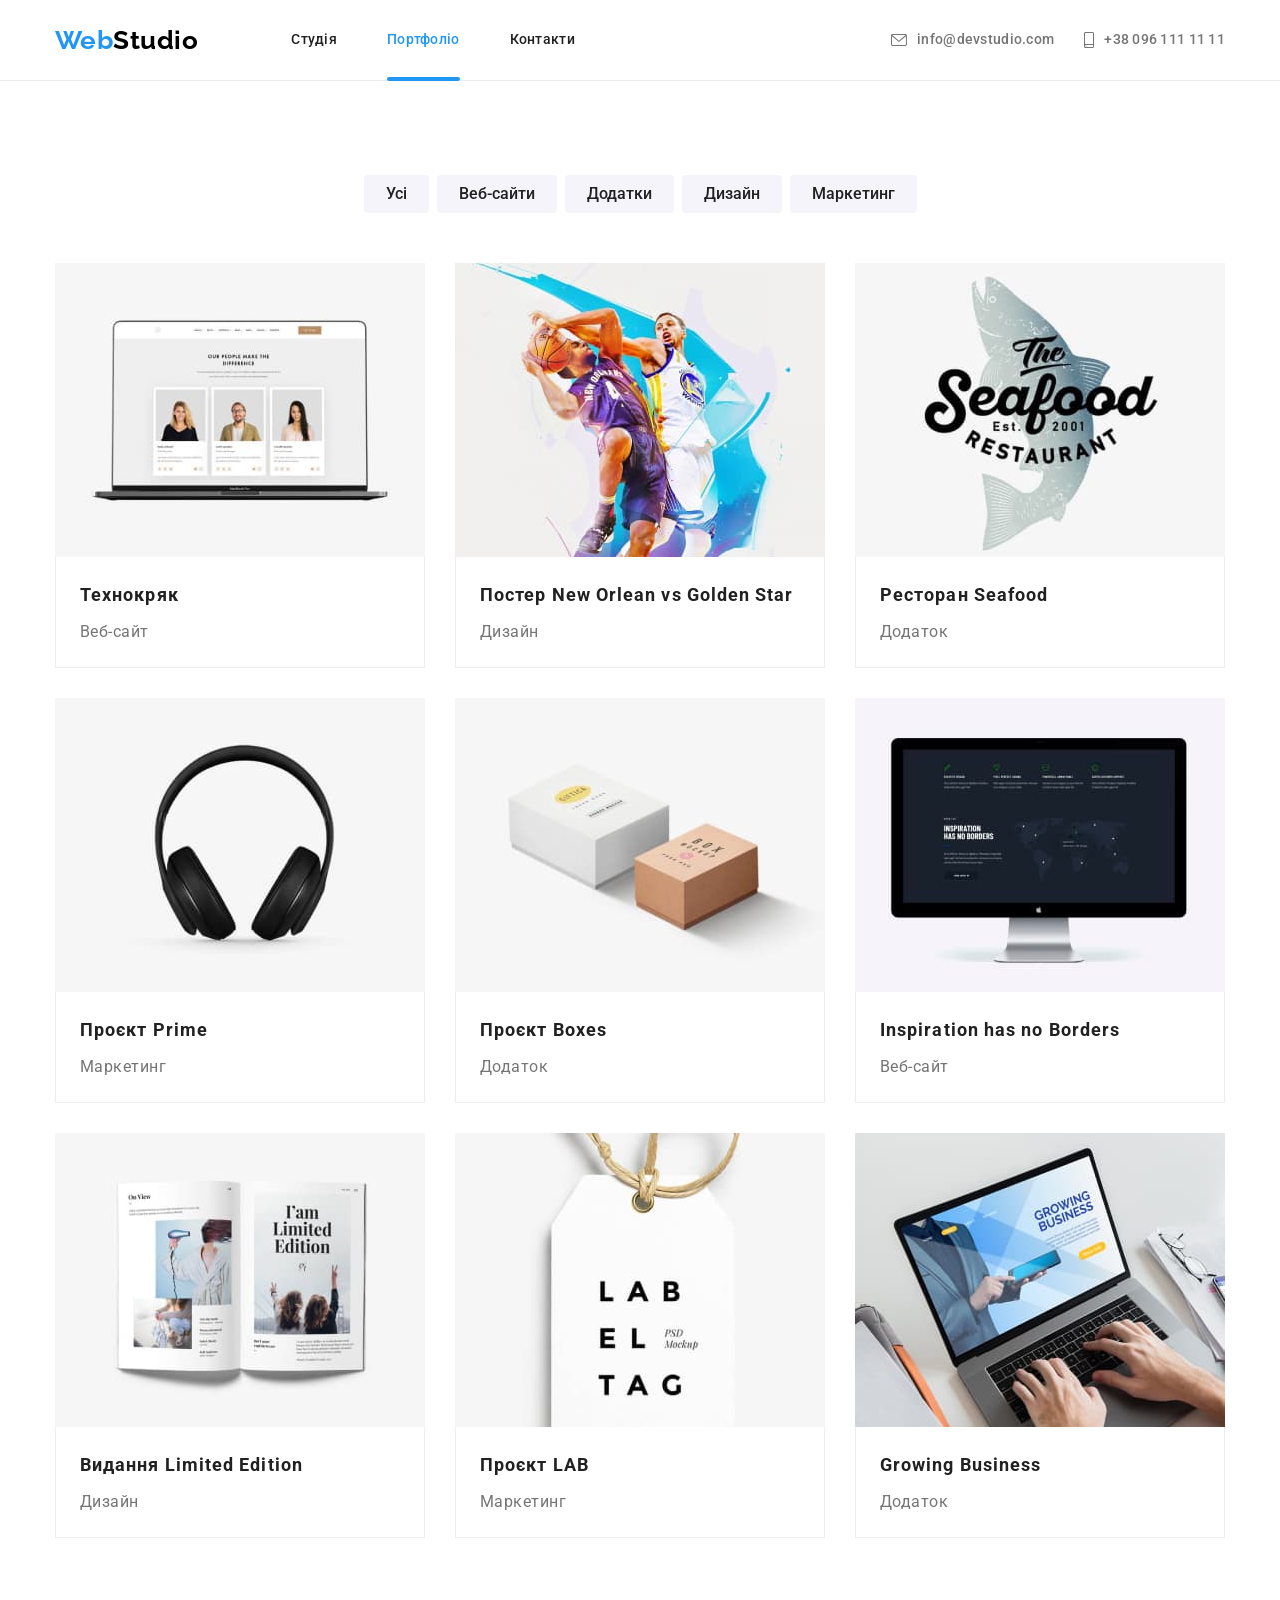
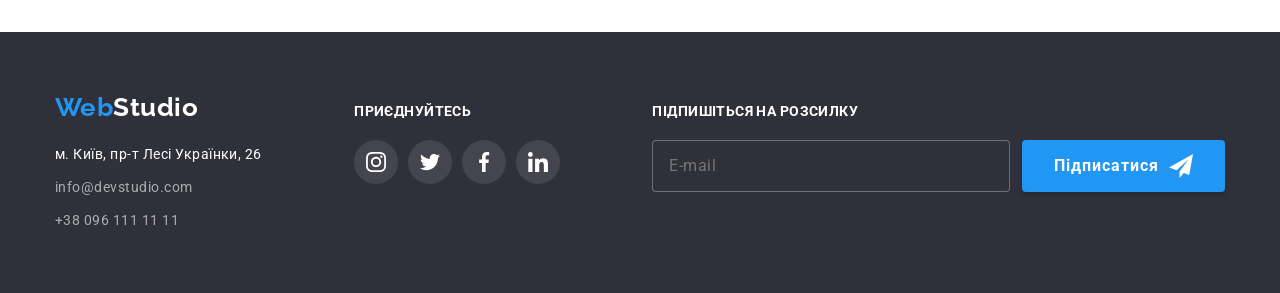
==== portfolio.html @ f2c70aa7 "created the project" ====
<!DOCTYPE html>
<html lang="uk">

<head>
    <meta charset="UTF-8">
    <meta http-equiv="X-UA-Compatible" content="IE=edge">
    <meta name="viewport" content="width=device-width, initial-scale=1.0">
    <link rel="preconnect" href="https://fonts.gstatic.com">
    <link href="https://fonts.googleapis.com/css2?family=Raleway:wght@700&family=Roboto:wght@400;500;700;900&display=swap" rel="stylesheet">

    <!-- <link rel="stylesheet" href="https://cdnjs.cloudflare.com/ajax/libs/modern-normalize/1.1.0/modern-normalize.min.css" integrity="sha512-wpPYUAdjBVSE4KJnH1VR1HeZfpl1ub8YT/NKx4PuQ5NmX2tKuGu6U/JRp5y+Y8XG2tV+wKQpNHVUX03MfMFn9Q==" crossorigin="anonymous" referrerpolicy="no-referrer"> -->

    <link rel="stylesheet" href="./css/main.min.css">
    <!-- <link rel="stylesheet" href="./css/style.css"> -->
    <title>Портфоліо</title>
</head>

<body>

    <!--header-->
    <header class="header">
        <div class="container">
            <div class="header__container">
                <nav class="header__main-nav">
                    <a class="logo logo__header link" href="./index.html" lang="en"><span class="logo-first">Web</span>Studio</a>
                    <ul class="header__menu">
                        <li class="header__item">
                            <a href=" ./index.html" class="link header__link">Студія</a>
                        </li>
                        <li class="header__item">
                            <a href="./portfolio.html" class="link header__link active">Портфоліо</a>
                        </li>
                        <li class="header__item">
                            <a href=" #" class="link header__link">Контакти</a>
                        </li>
                    </ul>
                </nav>
                <ul class="header__contacts">
                    <li class="header__item">
                        <a href="mailto:info@devstudio.com" class="header__contacts-link link ">
                            <svg class="envelope" width="16" height="12">
                                <use href="./images/icons.svg#envelope"></use>
                            </svg>info@devstudio.com
                        </a>
                    </li>
                    <li class="header__item">
                        <a href="tel:+380961111111" class="header__contacts-link link">
                            <svg class="smartphone" width="10" height="16">
                                <use href="./images/icons.svg#smartphone"></use>
                            </svg>+38 096 111 11 11
                        </a>
                    </li>
                </ul>
            </div>
        </div>
    </header>

    <!--Main content-->
    <main class="main">
        <section class="section">
            <div class="container">
                <!--This header must be hidden-->
                <h1 class="visually-hidden">Наші проекти</h1>
                <!--Filter-->
                <ul class="filter__list">
                    <li class="filter__item">
                        <button class="filter__button" type="button">Усі</button>
                    </li>
                    <li class="filter__item"><button class="filter__button" type="button">Веб-сайти</button></li>
                    <li class="filter__item"><button class="filter__button" type="button">Додатки</button></li>
                    <li class="filter__item"><button class="filter__button" type="button">Дизайн</button></li>
                    <li class="filter__item"><button class="filter__button" type="button">Маркетинг</button></li>
                </ul>
                <!--Galery projects-->
                <ul class="gallery">
                    <li class="project">
                        <a class="project__link link" href="#">
                            <div class="project__about">
                                <img src="./images/techcrack.jpg" alt="Технокряк" width="370">
                                <p class="project__about-text">Ресурс пропонує комплексні пропозиції з різним рівнем функціоналу та сервісів. Все це дозволить відвідувачу отримати вичерпні відомості про компанію чи приватну особу.</p>
                            </div>
                            <div class="project__description">
                                <h3 class="project__title">Технокряк</h3>
                                <p class="project__text">Веб-сайт</p>
                            </div>
                        </a>
                    </li>
                    <li class="project">
                        <a class="link project__link" href="#">
                            <div class="project__about">
                                <img src="./images/neworlean.jpg" alt="Постер New Orlean vs Golden Star" width="370">
                                <p class="project__about-text">Ресурс пропонує комплексні пропозиції з різним рівнем функціоналу та сервісів. Все це дозволить відвідувачу отримати вичерпні відомості про компанію чи приватну особу.</p>
                            </div>
                            <div class="project__description">
                                <h3 class="project__title"> Постер New Orlean vs Golden Star</h3>
                                <p class="project__text">Дизайн</p>
                            </div>
                        </a>
                    </li>
                    <li class="project">
                        <a class="link project__link" href="#">
                            <div class="project__about">
                                <img src="./images/seafood.jpg" alt="Ресторан Seafood" width="370">
                                <p class="project__about-text">Ресурс пропонує комплексні пропозиції з різним рівнем функціоналу та сервісів. Все це дозволить відвідувачу отримати вичерпні відомості про компанію чи приватну особу.</p>
                            </div>
                            <div class="project__description">
                                <h3 class="project__title"> Ресторан Seafood</h3>
                                <p class="project__text">Додаток</p>
                            </div>
                        </a>
                    </li>
                    <li class="project">
                        <a class="link project__link" href="#">
                            <div class="project__about">
                                <img src="./images/prime.jpg" alt="Проєкт Prime" width="370">
                                <p class="project__about-text">Ресурс пропонує комплексні пропозиції з різним рівнем функціоналу та сервісів. Все це дозволить відвідувачу отримати вичерпні відомості про компанію чи приватну особу.</p>
                            </div>
                            <div class="project__description">
                                <h3 class="project__title"> Проєкт Prime</h3>
                                <p class="project__text">Маркетинг</p>
                            </div>
                        </a>
                    </li>
                    <li class="project">
                        <a class="link project__link" href="#">
                            <div class="project__about">
                                <img src="./images/boxes.jpg" alt="Проєкт Boxes" width="370">
                                <p class="project__about-text">Ресурс пропонує комплексні пропозиції з різним рівнем функціоналу та сервісів. Все це дозволить відвідувачу отримати вичерпні відомості про компанію чи приватну особу.</p>
                            </div>
                            <div class="project__description">
                                <h3 class="project__title"> Проєкт Boxes</h3>
                                <p class="project__text">Додаток</p>
                            </div>
                        </a>
                    </li>
                    <li class="project">
                        <a class="link project__link" href="#">
                            <div class="project__about">
                                <img src="./images/inspiration.jpg" alt="Inspiration has no Borders" width="370">
                                <p class="project__about-text">Ресурс пропонує комплексні пропозиції з різним рівнем функціоналу та сервісів. Все це дозволить відвідувачу отримати вичерпні відомості про компанію чи приватну особу.</p>
                            </div>
                            <div class="project__description">
                                <h3 class="project__title"> Inspiration has no Borders</h3>
                                <p class="project__text">Веб-сайт</p>
                            </div>
                        </a>
                    </li>
                    <li class="project">
                        <a class="link project__link" href="#">
                            <div class="project__about">
                                <img src="./images/limitededition.jpg" alt="Видання Limited Edition" width="370">
                                <p class="project__about-text">Ресурс пропонує комплексні пропозиції з різним рівнем функціоналу та сервісів. Все це дозволить відвідувачу отримати вичерпні відомості про компанію чи приватну особу.</p>
                            </div>
                            <div class="project__description">
                                <h3 class="project__title"> Видання Limited Edition</h3>
                                <p class="project__text">Дизайн</p>
                            </div>
                        </a>
                    </li>
                    <li class="project">
                        <a class="link project__link" href="#">
                            <div class="project__about">
                                <img src="./images/lab.jpg" alt="Проєкт LAB" width="370">
                                <p class="project__about-text">Ресурс пропонує комплексні пропозиції з різним рівнем функціоналу та сервісів. Все це дозволить відвідувачу отримати вичерпні відомості про компанію чи приватну особу.</p>
                            </div>
                            <div class="project__description">
                                <h3 class="project__title"> Проєкт LAB</h3>
                                <p class="project__text">Маркетинг</p>
                            </div>
                        </a>
                    </li>
                    <li class="project">
                        <a class="link project__link" href="#">
                            <div class="project__about">
                                <img src="./images/growingbusiness.jpg" alt="Growing Business" width="370">
                                <p class="project__about-text">Ресурс пропонує комплексні пропозиції з різним рівнем функціоналу та сервісів. Все це дозволить відвідувачу отримати вичерпні відомості про компанію чи приватну особу.</p>
                            </div>
                            <div class="project__description">
                                <h3 class="project__title"> Growing Business</h3>
                                <p class="project__text">Додаток</p>
                            </div>
                        </a>
                    </li>
                </ul>
            </div>
        </section>
    </main>

    <!-- Footer -->
    <footer class="footer">
        <div class="container">
            <div class="footer__container">
                <div class="footer__post">
                    <a class="logo logo__footer link" href="./index.html" lang="en"><span class="logo-first">Web</span>Studio</a>
                    <address class="footer__address">
                        <ul class="footer__contacts">
                            <li class="footer__item"><a href="https://goo.gl/maps/LnJfRQLmFY5JwcpX6" class="link footer__postal-address" target="_blank" rel="nofollow noopener noreferrer">м. Київ, пр-т Лесі Українки, 26</a></li>
                            <li class="footer__item"><a href="mailto:info@devstudio.com" class="link footer__link">info@devstudio.com</a></li>
                            <li class="footer__item"><a href="tel:+380961111111" class="link footer__link">+38 096 111 11 11</a></li>
                        </ul>
                    </address>
                </div>
                <div class="footer__join">
                    <h3 class="footer__title">Приєднуйтесь</h3>
                    <ul class="social-list">
                        <li class="social-list__item">
                            <a class="social-list__link" href="#">
                                <svg class="social-list__icon">
                                    <use href="./images/icons.svg#instagram"></use>
                                </svg>
                            </a>
                        </li>
                        <li class="social-list__item">
                            <a class="social-list__link" href="#">
                                <svg class="social-list__icon">
                                    <use href="./images/icons.svg#twitter"></use>
                                </svg>
                            </a>
                        </li>
                        <li class="social-list__item">
                            <a class="social-list__link" href="#">
                                <svg class="social-list__icon">
                                    <use href="./images/icons.svg#facebook"></use>
                                </svg>
                            </a>
                        </li>
                        <li class="social-list__item">
                            <a class="social-list__link" href="#">
                                <svg class="social-list__icon">
                                    <use href="./images/icons.svg#linkedin"></use>
                                </svg>
                            </a>
                        </li>
                    </ul>
                </div>
                <div class="footer__subscribe">
                    <form class="footer__form-subscribe">
                        <p class="footer__title">Підпишіться на розсилку</p>
                        <div class="footer__form-wrop">
                            <input class="footer__form-input" type="text" id="user-email-subscribe" placeholder="E-mail">
                            <button class="button footer__button" type="submit">Підписатися
                                <svg class="icon-subscribe" width="24" height="24">
                                    <use href="./images/icons.svg#send"></use>
                                </svg>
                            </button>
                        </div>
                    </form>
                </div>
            </div>
        </div>
    </footer>

</body>

</html>
---- css/main.min.css ----
.visually-hidden{position:absolute;white-space:nowrap;width:1px;height:1px;overflow:hidden;border:0;padding:0;clip:rect(0 0 0 0);-webkit-clip-path:inset(50%);clip-path:inset(50%);margin:-1px}/*! modern-normalize v1.1.0 | MIT License | https://github.com/sindresorhus/modern-normalize */*,::before,::after{box-sizing:border-box}html{-moz-tab-size:4;-o-tab-size:4;tab-size:4}html{line-height:1.15;-webkit-text-size-adjust:100%}body{margin:0}body{font-family:system-ui,-apple-system,"Segoe UI",Roboto,Helvetica,Arial,sans-serif,"Apple Color Emoji","Segoe UI Emoji"}hr{height:0;color:inherit}abbr[title]{-webkit-text-decoration:underline dotted;text-decoration:underline dotted}b,strong{font-weight:bolder}code,kbd,samp,pre{font-family:ui-monospace,SFMono-Regular,Consolas,"Liberation Mono",Menlo,monospace;font-size:1em}small{font-size:80%}sub,sup{font-size:75%;line-height:0;position:relative;vertical-align:baseline}sub{bottom:-0.25em}sup{top:-0.5em}table{text-indent:0;border-color:inherit}button,input,optgroup,select,textarea{font-family:inherit;font-size:100%;line-height:1.15;margin:0}button,select{text-transform:none}button,[type=button],[type=reset],[type=submit]{-webkit-appearance:button}::-moz-focus-inner{border-style:none;padding:0}:-moz-focusring{outline:1px dotted ButtonText}:-moz-ui-invalid{box-shadow:none}legend{padding:0}progress{vertical-align:baseline}::-webkit-inner-spin-button,::-webkit-outer-spin-button{height:auto}[type=search]{-webkit-appearance:textfield;outline-offset:-2px}::-webkit-search-decoration{-webkit-appearance:none}::-webkit-file-upload-button{-webkit-appearance:button;font:inherit}summary{display:list-item}ul,p{list-style:none;margin:0;padding:0}h1,h2,h3{margin:0}.link{text-decoration:none}.section{padding-top:94px;padding-bottom:94px}body{background-color:#fff;color:#757575;font-family:roboto,sans-serif;letter-spacing:.03em}img{display:block}.logo{display:block;font-family:"Raleway";font-weight:700;font-size:26px;line-height:1.19}.logo-first{color:#2196f3}.logo__header{margin-right:93px;color:#000}.logo__footer{margin:0 0 20px 0;color:#fff}.button{padding:10px 32px;color:#fff;font-family:inherit;font-weight:700;font-size:16px;line-height:1.88;letter-spacing:.06em;cursor:pointer;border-radius:4px;border:none;background-color:#2196f3;box-shadow:0px 4px 4px rgba(0,0,0,.15);transition:background-color 250ms cubic-bezier(0.4, 0, 0.2, 1)}.button:hover,.button:focus{background-color:#188ce8}.order__button{display:block;margin-left:auto;margin-right:auto}.footer__button{display:flex;align-items:center}.modal__button{display:block;margin-left:auto;margin-right:auto}.modal__button-close{position:absolute;display:flex;width:30px;height:30px;padding:0;top:8px;right:8px;justify-content:center;align-items:center;cursor:pointer;border-radius:50%;background-color:#fff;border:1px solid rgba(0,0,0,.1)}.modal__icon-close{width:18px;height:18px;transition:fill 250ms cubic-bezier(0.4, 0, 0.2, 1)}.filter__button{padding:6px 22px;color:#212121;background-color:#f5f4fa;font-family:inherit;font-weight:500;font-size:16px;line-height:1.63;cursor:pointer;border:none;border-radius:4px;transition:color 250ms cubic-bezier(0.4, 0, 0.2, 1),background-color 250ms cubic-bezier(0.4, 0, 0.2, 1),box-shadow 250ms cubic-bezier(0.4, 0, 0.2, 1)}.filter__button:hover,.filter__button:focus{color:#fff;background-color:#2196f3;box-shadow:0px 3px 1px rgba(0,0,0,.1),0px 1px 2px rgba(0,0,0,.08),0px 2px 2px rgba(0,0,0,.12)}.social-list{display:flex;justify-content:center;-moz-column-gap:10px;column-gap:10px}.social-list__item{width:44px;height:44px}.social-list__link{display:flex;width:100%;height:100%;justify-content:center;align-items:center;border-radius:50%;fill:#afb1b8;background-color:rgba(255,255,255,.1);transition:background-color 250ms cubic-bezier(0.4, 0, 0.2, 1),fill 250ms cubic-bezier(0.4, 0, 0.2, 1)}.social-list__link:hover,.social-list__link:focus{background-color:#2196f3;fill:#fff}.social-list__icon{width:20px;height:20px}.overlay{max-width:1600px;margin-left:auto;margin-right:auto;padding:200px 0;background-color:#c4c4c4;background-image:linear-gradient(to right, rgba(47, 48, 58, 0.4), rgba(47, 48, 58, 0.4)),url(../images/overlay.jpg);background-position:center center;background-size:cover;background-repeat:no-repeat}.employee-cards{display:flex;align-items:center;-moz-column-gap:30px;column-gap:30px}.employee-cards__item{background-color:#fff;box-shadow:0px 1px 3px rgba(0,0,0,.12),0px 1px 1px rgba(0,0,0,.14),0px 2px 1px rgba(0,0,0,.2);border-radius:0px 0px 4px 4px}.employee-cards-text{padding:30px 0;text-align:center}.employee-title{margin-bottom:10px;color:#212121;font-weight:500;font-size:16px;line-height:1.19}.employee-description{margin-bottom:16px;color:#757575;font-size:16px;line-height:1.19}.clients__list{display:flex;align-items:center;-moz-column-gap:30px;column-gap:30px}.clients__link{display:flex;justify-content:center;width:170px;height:92px;fill:#afb1b8;border:1px solid #afb1b8;border-radius:4px;transition:color 250ms cubic-bezier(0.4, 0, 0.2, 1),fill 250ms cubic-bezier(0.4, 0, 0.2, 1),border 250ms cubic-bezier(0.4, 0, 0.2, 1)}.clients__link:hover,.clients__link:focus{color:#2196f3;fill:#2196f3;border:1px solid #2196f3}.footer__postal-address{color:#fff;font-style:normal;font-size:14px;line-height:1.71;transition:color 250ms cubic-bezier(0.4, 0, 0.2, 1)}.footer__postal-address:hover,.footer__postal-address:focus{color:#2196f3}.footer__link{color:rgba(255,255,255,.6);font-style:normal;font-size:14px;line-height:1.71;transition:color 250ms cubic-bezier(0.4, 0, 0.2, 1)}.footer__link:hover,.footer__link:focus{color:#2196f3}.footer__item:not(:last-child){margin-bottom:9px}.footer__title{margin-bottom:20px;font-size:14px;font-weight:700;line-height:1.14;letter-spacing:.03em;text-transform:uppercase;color:#fff}.project{flex-basis:calc(33.3333333333% - 30px)}.project__link{display:block;transition:box-shadow 250ms cubic-bezier(0.4, 0, 0.2, 1)}.project__link:hover,.project__link:focus{box-shadow:0px 1px 1px rgba(0,0,0,.12),0px 4px 4px rgba(0,0,0,.06),1px 4px 6px rgba(0,0,0,.16)}.project__link:hover .project__about-text,.project__link:focus .project__about-text{transform:translateY(-100%)}.project__description{padding:20px 24px;border-left:1px solid #eee;border-right:1px solid #eee;border-bottom:1px solid #eee}.project__title{margin-bottom:4px;color:#212121;font-weight:700;font-size:18px;line-height:2;letter-spacing:.06em}.project__text{color:#757575;font-size:16px;line-height:1.88}.project__about{position:relative;width:370px;height:294px;overflow:hidden}.project__about-text{position:absolute;width:100%;height:100%;padding:63px 24px;color:#fff;font-size:18px;line-height:1.56;letter-spacing:.03em;background-color:rgba(33,150,243,.9);transition:transform 250ms cubic-bezier(0.4, 0, 0.2, 1)}.container{max-width:1200px;margin:0 auto;padding:0 15px}.header{border-bottom:1px solid #ececec}.header__container,.header__main-nav{display:flex;align-items:center;justify-content:space-between}.header__contacts{display:flex;align-items:center;-moz-column-gap:30px;column-gap:30px}.header__contacts-link{display:flex;align-items:center;padding-top:32px;padding-bottom:32px;color:#757575;fill:#757575;font-weight:500;font-size:14px;line-height:1.14;letter-spacing:.02em;transition:color 250ms cubic-bezier(0.4, 0, 0.2, 1),fill 250ms cubic-bezier(0.4, 0, 0.2, 1)}.header__contacts-link:hover,.header__contacts-link:focus{color:#2196f3;fill:#2196f3}.header__link{display:block;padding-top:32px;padding-bottom:32px;color:#212121;font-weight:500;font-size:14px;line-height:1.14;letter-spacing:.02em;transition:color 250ms cubic-bezier(0.4, 0, 0.2, 1)}.header__item{position:relative}.header__menu{display:flex;align-items:center;-moz-column-gap:50px;column-gap:50px}.header__menu .active,.header__menu a:hover,.header__menu a:focus{color:#2196f3}.header .active::after{content:"";position:absolute;width:100%;height:4px;left:0;bottom:-1px;background-color:#2196f3;border-radius:2px}.envelope,.smartphone{margin-right:10px}.order-service{text-align:center}.main__title{max-width:696px;margin:0 auto 30px;color:#fff;font-weight:900;font-size:44px;line-height:1.36;letter-spacing:.06em;text-transform:uppercase}.features__list{display:flex;align-items:center;-moz-column-gap:30px;column-gap:30px}.feauteres__icons{width:70px;height:70px}.features__background{display:flex;justify-content:center;align-items:center;height:120px;margin-bottom:30px;background-color:#f5f4fa;border-radius:4px}.feature-title{margin-bottom:10px;color:#212121;font-weight:700;font-size:14px;line-height:1.14;text-transform:uppercase}.features__list{align-items:start}.features__item{width:270px}.feature-description{font-size:14px;line-height:1.7}.services{padding-top:0}.services__title{margin-bottom:50px;color:#212121;font-weight:700;font-size:36px;line-height:1.14;text-align:center}.services__subtitle{position:absolute;bottom:0;width:370px;padding:27px 0;font-size:14px;line-height:1.14;text-align:center;letter-spacing:.03em;text-transform:uppercase;color:#fff;background:rgba(47,48,58,.8)}.services__list{display:flex;align-items:center;-moz-column-gap:30px;column-gap:30px}.services__item{position:relative}.team{background-color:#f5f4fa}.team__title{margin-bottom:50px;color:#212121;font-weight:700;font-size:36px;line-height:1.14;text-align:center}.clients__title{margin-bottom:50px;color:#212121;font-weight:700;font-size:36px;line-height:1.14;text-align:center}.filter__list{display:flex;margin-bottom:50px;-moz-column-gap:8px;column-gap:8px;align-items:center;justify-content:center}.gallery{display:flex;align-items:center;flex-wrap:wrap;gap:30px}.footer{padding-top:60px;padding-bottom:60px;background-color:#2f303a}.footer__container{display:flex;-moz-column-gap:70px;column-gap:70px;justify-content:space-between;align-items:baseline}.footer .social-list__link{fill:#fff}.modal__form-field{display:flex;flex-direction:column;height:58px;margin-bottom:10px}.modal__form-label{margin-bottom:4px;font-size:12px;line-height:.86;letter-spacing:.01em;color:#757575}.modal__wrop{position:relative}.modal__form-input{width:100%;height:40px;padding-left:42px}.modal__form-icon{position:absolute;width:18px;height:18px;top:50%;left:12px;transform:translateY(-50%);transition:color 250ms cubic-bezier(0.4, 0, 0.2, 1),fill 250ms cubic-bezier(0.4, 0, 0.2, 1),border 250ms cubic-bezier(0.4, 0, 0.2, 1)}.modal__form-input,.modal__form-textarea{border:1px solid rgba(33,33,33,.2);border-radius:4px;transition:border 250ms cubic-bezier(0.4, 0, 0.2, 1)}.modal__form-comment{display:flex;flex-direction:column;margin-bottom:20px}.modal__form-textarea{height:120px;padding:12px 16px;resize:none}.modal__form-textarea::-moz-placeholder{font-family:inherit;font-size:12px;line-height:1.17;letter-spacing:.01em;color:rgba(117,117,117,.5)}.modal__form-textarea:-ms-input-placeholder{font-family:inherit;font-size:12px;line-height:1.17;letter-spacing:.01em;color:rgba(117,117,117,.5)}.modal__form-textarea::placeholder{font-family:inherit;font-size:12px;line-height:1.17;letter-spacing:.01em;color:rgba(117,117,117,.5)}:active,:hover,:focus{outline:0;outline-offset:0}.modal__icon-close:hover,.modal__button-close:focus,.modal__form-input:hover,.modal__form-input:hover+.modal__form-icon,.modal__form-input:focus,.modal__form-input:focus+.modal__form-icon,.modal__form-textarea:hover,.modal__form-textarea:focus{cursor:pointer;border-color:#2196f3;fill:#2196f3}.modal__form-check{margin-bottom:30px;text-align:center}.modal__check{-webkit-appearance:none;-moz-appearance:none;appearance:none}.modal__check:checked+.modal__icon-check{fill:#fff;background-color:#2196f3;border-color:#2196f3}.modal__icon-check{margin-right:8px;vertical-align:middle;border:2px solid #212121;border-radius:2px;fill:rgba(0,0,0,0);transition:color 250ms cubic-bezier(0.4, 0, 0.2, 1),fill 250ms cubic-bezier(0.4, 0, 0.2, 1),border 250ms cubic-bezier(0.4, 0, 0.2, 1)}.modal__form-agreement{display:inline-block;font-size:14px;line-height:1.71;letter-spacing:.03em;color:#757575}.terms-agreement{color:#2196f3}.footer__form-wrop{display:flex;-moz-column-gap:12px;column-gap:12px}.footer__form-input{width:358px;padding:15px 16px;font-size:16px;line-height:1.25;letter-spacing:.03em;color:var(--footer-contact-color);background-color:#2f303a;border:1px solid rgba(255,255,255,.3);border-radius:4px}.icon-subscribe{fill:#fff;margin-left:10px}.backdrop{position:fixed;width:100%;height:100%;top:0;background-color:rgba(0,0,0,.2);transition:opacity 250ms linear,visibility 250ms linear,transform 250ms linear}.backdrop.is-hidden{visibility:hidden;opacity:0;pointer-events:none;transform:scale(2)}.modal{display:flex;padding:20px 0;height:100%;align-content:center;justify-content:center;align-items:center}.modal__container{position:relative;max-width:528px;width:100%;max-height:581px;height:100%;background-color:#fff;border-radius:4px;overflow-y:auto;padding:40px}.modal__title{margin-bottom:12px;font-size:20px;line-height:1.15;text-align:center;letter-spacing:.03em;color:#212121}/*# sourceMappingURL=main.min.css.map */
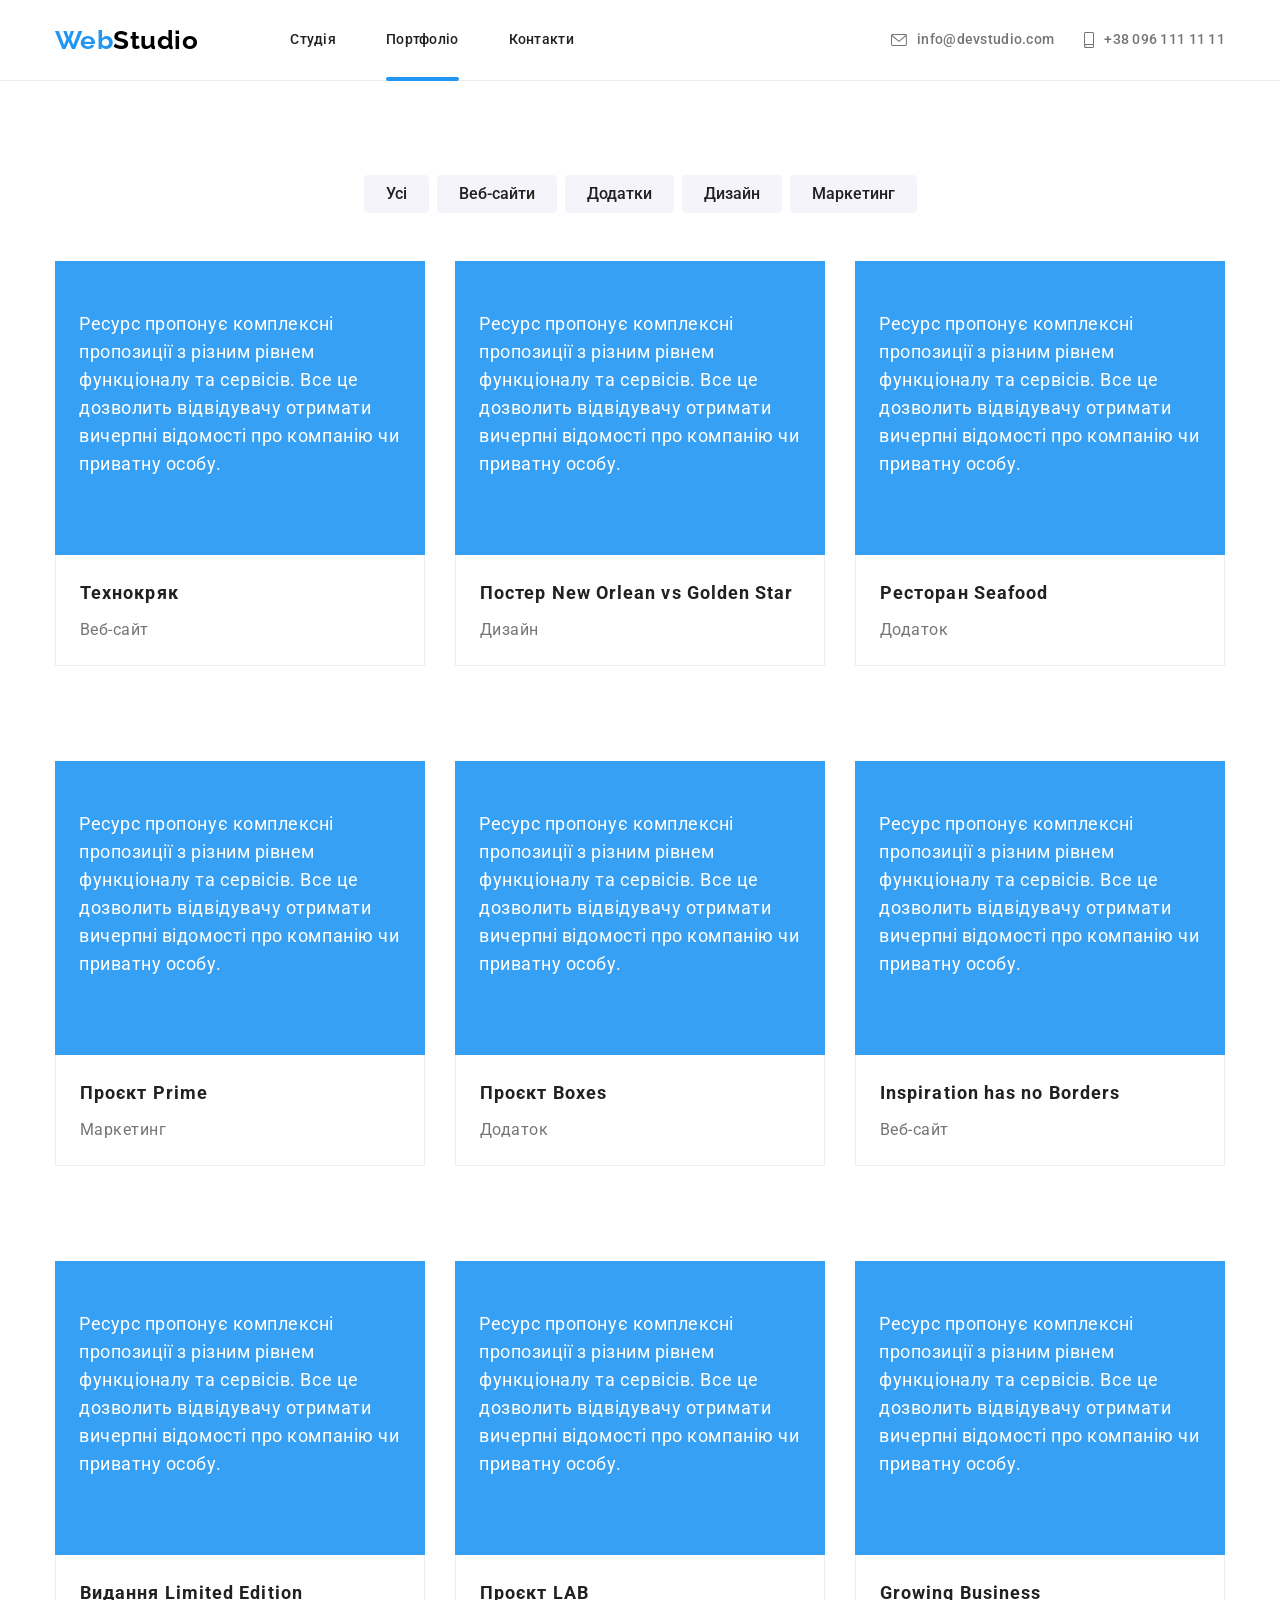
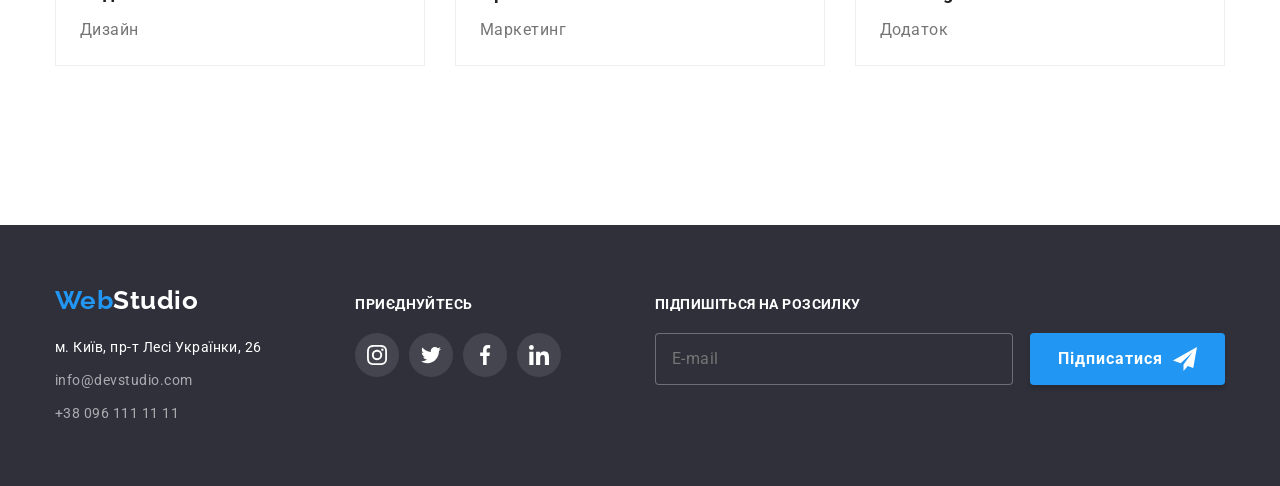
==== commit b3357859: "add adaptive for GALLERY" ====
--- a/portfolio.html
+++ b/portfolio.html
@@ -51,6 +51,13 @@
                         </a>
                     </li>
                 </ul>
+
+                <button class="mobile-menu__button-menu">
+                    <svg class="mobile-menu__button-menu__icon">
+                        <use href="./images/icons.svg#mobile-menu"></use>
+                    </svg>
+                </button>
+
             </div>
         </div>
     </header>
@@ -76,7 +83,7 @@
                     <li class="project">
                         <a class="project__link link" href="#">
                             <div class="project__about">
-                                <img src="./images/techcrack.jpg" alt="Технокряк" width="370">
+                                <!-- <img src="./images/techcrack.jpg" alt="Технокряк" width="370"> -->
                                 <p class="project__about-text">Ресурс пропонує комплексні пропозиції з різним рівнем функціоналу та сервісів. Все це дозволить відвідувачу отримати вичерпні відомості про компанію чи приватну особу.</p>
                             </div>
                             <div class="project__description">
@@ -88,7 +95,7 @@
                     <li class="project">
                         <a class="link project__link" href="#">
                             <div class="project__about">
-                                <img src="./images/neworlean.jpg" alt="Постер New Orlean vs Golden Star" width="370">
+                                <!-- <img src="./images/neworlean.jpg" alt="Постер New Orlean vs Golden Star" width="370"> -->
                                 <p class="project__about-text">Ресурс пропонує комплексні пропозиції з різним рівнем функціоналу та сервісів. Все це дозволить відвідувачу отримати вичерпні відомості про компанію чи приватну особу.</p>
                             </div>
                             <div class="project__description">
@@ -100,7 +107,7 @@
                     <li class="project">
                         <a class="link project__link" href="#">
                             <div class="project__about">
-                                <img src="./images/seafood.jpg" alt="Ресторан Seafood" width="370">
+                                <!-- <img src="./images/seafood.jpg" alt="Ресторан Seafood" width="370"> -->
                                 <p class="project__about-text">Ресурс пропонує комплексні пропозиції з різним рівнем функціоналу та сервісів. Все це дозволить відвідувачу отримати вичерпні відомості про компанію чи приватну особу.</p>
                             </div>
                             <div class="project__description">
@@ -112,7 +119,7 @@
                     <li class="project">
                         <a class="link project__link" href="#">
                             <div class="project__about">
-                                <img src="./images/prime.jpg" alt="Проєкт Prime" width="370">
+                                <!-- <img src="./images/prime.jpg" alt="Проєкт Prime" width="370"> -->
                                 <p class="project__about-text">Ресурс пропонує комплексні пропозиції з різним рівнем функціоналу та сервісів. Все це дозволить відвідувачу отримати вичерпні відомості про компанію чи приватну особу.</p>
                             </div>
                             <div class="project__description">
@@ -124,7 +131,7 @@
                     <li class="project">
                         <a class="link project__link" href="#">
                             <div class="project__about">
-                                <img src="./images/boxes.jpg" alt="Проєкт Boxes" width="370">
+                                <!-- <img src="./images/boxes.jpg" alt="Проєкт Boxes" width="370"> -->
                                 <p class="project__about-text">Ресурс пропонує комплексні пропозиції з різним рівнем функціоналу та сервісів. Все це дозволить відвідувачу отримати вичерпні відомості про компанію чи приватну особу.</p>
                             </div>
                             <div class="project__description">
@@ -136,7 +143,7 @@
                     <li class="project">
                         <a class="link project__link" href="#">
                             <div class="project__about">
-                                <img src="./images/inspiration.jpg" alt="Inspiration has no Borders" width="370">
+                                <!-- <img src="./images/inspiration.jpg" alt="Inspiration has no Borders" width="370"> -->
                                 <p class="project__about-text">Ресурс пропонує комплексні пропозиції з різним рівнем функціоналу та сервісів. Все це дозволить відвідувачу отримати вичерпні відомості про компанію чи приватну особу.</p>
                             </div>
                             <div class="project__description">
@@ -148,7 +155,7 @@
                     <li class="project">
                         <a class="link project__link" href="#">
                             <div class="project__about">
-                                <img src="./images/limitededition.jpg" alt="Видання Limited Edition" width="370">
+                                <!-- <img src="./images/limitededition.jpg" alt="Видання Limited Edition" width="370"> -->
                                 <p class="project__about-text">Ресурс пропонує комплексні пропозиції з різним рівнем функціоналу та сервісів. Все це дозволить відвідувачу отримати вичерпні відомості про компанію чи приватну особу.</p>
                             </div>
                             <div class="project__description">
@@ -160,7 +167,7 @@
                     <li class="project">
                         <a class="link project__link" href="#">
                             <div class="project__about">
-                                <img src="./images/lab.jpg" alt="Проєкт LAB" width="370">
+                                <!-- <img src="./images/lab.jpg" alt="Проєкт LAB" width="370"> -->
                                 <p class="project__about-text">Ресурс пропонує комплексні пропозиції з різним рівнем функціоналу та сервісів. Все це дозволить відвідувачу отримати вичерпні відомості про компанію чи приватну особу.</p>
                             </div>
                             <div class="project__description">
@@ -172,7 +179,7 @@
                     <li class="project">
                         <a class="link project__link" href="#">
                             <div class="project__about">
-                                <img src="./images/growingbusiness.jpg" alt="Growing Business" width="370">
+                                <!-- <img src="./images/growingbusiness.jpg" alt="Growing Business" width="370"> -->
                                 <p class="project__about-text">Ресурс пропонує комплексні пропозиції з різним рівнем функціоналу та сервісів. Все це дозволить відвідувачу отримати вичерпні відомості про компанію чи приватну особу.</p>
                             </div>
                             <div class="project__description">
--- a/css/main.min.css
+++ b/css/main.min.css
@@ -1 +1 @@
-.visually-hidden{position:absolute;white-space:nowrap;width:1px;height:1px;overflow:hidden;border:0;padding:0;clip:rect(0 0 0 0);-webkit-clip-path:inset(50%);clip-path:inset(50%);margin:-1px}/*! modern-normalize v1.1.0 | MIT License | https://github.com/sindresorhus/modern-normalize */*,::before,::after{box-sizing:border-box}html{-moz-tab-size:4;-o-tab-size:4;tab-size:4}html{line-height:1.15;-webkit-text-size-adjust:100%}body{margin:0}body{font-family:system-ui,-apple-system,"Segoe UI",Roboto,Helvetica,Arial,sans-serif,"Apple Color Emoji","Segoe UI Emoji"}hr{height:0;color:inherit}abbr[title]{-webkit-text-decoration:underline dotted;text-decoration:underline dotted}b,strong{font-weight:bolder}code,kbd,samp,pre{font-family:ui-monospace,SFMono-Regular,Consolas,"Liberation Mono",Menlo,monospace;font-size:1em}small{font-size:80%}sub,sup{font-size:75%;line-height:0;position:relative;vertical-align:baseline}sub{bottom:-0.25em}sup{top:-0.5em}table{text-indent:0;border-color:inherit}button,input,optgroup,select,textarea{font-family:inherit;font-size:100%;line-height:1.15;margin:0}button,select{text-transform:none}button,[type=button],[type=reset],[type=submit]{-webkit-appearance:button}::-moz-focus-inner{border-style:none;padding:0}:-moz-focusring{outline:1px dotted ButtonText}:-moz-ui-invalid{box-shadow:none}legend{padding:0}progress{vertical-align:baseline}::-webkit-inner-spin-button,::-webkit-outer-spin-button{height:auto}[type=search]{-webkit-appearance:textfield;outline-offset:-2px}::-webkit-search-decoration{-webkit-appearance:none}::-webkit-file-upload-button{-webkit-appearance:button;font:inherit}summary{display:list-item}ul,p{list-style:none;margin:0;padding:0}h1,h2,h3{margin:0}.link{text-decoration:none}.section{padding-top:94px;padding-bottom:94px}body{background-color:#fff;color:#757575;font-family:roboto,sans-serif;letter-spacing:.03em}img{display:block}.logo{display:block;font-family:"Raleway";font-weight:700;font-size:26px;line-height:1.19}.logo-first{color:#2196f3}.logo__header{margin-right:93px;color:#000}.logo__footer{margin:0 0 20px 0;color:#fff}.button{padding:10px 32px;color:#fff;font-family:inherit;font-weight:700;font-size:16px;line-height:1.88;letter-spacing:.06em;cursor:pointer;border-radius:4px;border:none;background-color:#2196f3;box-shadow:0px 4px 4px rgba(0,0,0,.15);transition:background-color 250ms cubic-bezier(0.4, 0, 0.2, 1)}.button:hover,.button:focus{background-color:#188ce8}.order__button{display:block;margin-left:auto;margin-right:auto}.footer__button{display:flex;align-items:center}.modal__button{display:block;margin-left:auto;margin-right:auto}.modal__button-close{position:absolute;display:flex;width:30px;height:30px;padding:0;top:8px;right:8px;justify-content:center;align-items:center;cursor:pointer;border-radius:50%;background-color:#fff;border:1px solid rgba(0,0,0,.1)}.modal__icon-close{width:18px;height:18px;transition:fill 250ms cubic-bezier(0.4, 0, 0.2, 1)}.filter__button{padding:6px 22px;color:#212121;background-color:#f5f4fa;font-family:inherit;font-weight:500;font-size:16px;line-height:1.63;cursor:pointer;border:none;border-radius:4px;transition:color 250ms cubic-bezier(0.4, 0, 0.2, 1),background-color 250ms cubic-bezier(0.4, 0, 0.2, 1),box-shadow 250ms cubic-bezier(0.4, 0, 0.2, 1)}.filter__button:hover,.filter__button:focus{color:#fff;background-color:#2196f3;box-shadow:0px 3px 1px rgba(0,0,0,.1),0px 1px 2px rgba(0,0,0,.08),0px 2px 2px rgba(0,0,0,.12)}.social-list{display:flex;justify-content:center;-moz-column-gap:10px;column-gap:10px}.social-list__item{width:44px;height:44px}.social-list__link{display:flex;width:100%;height:100%;justify-content:center;align-items:center;border-radius:50%;fill:#afb1b8;background-color:rgba(255,255,255,.1);transition:background-color 250ms cubic-bezier(0.4, 0, 0.2, 1),fill 250ms cubic-bezier(0.4, 0, 0.2, 1)}.social-list__link:hover,.social-list__link:focus{background-color:#2196f3;fill:#fff}.social-list__icon{width:20px;height:20px}.overlay{max-width:1600px;margin-left:auto;margin-right:auto;padding:200px 0;background-color:#c4c4c4;background-image:linear-gradient(to right, rgba(47, 48, 58, 0.4), rgba(47, 48, 58, 0.4)),url(../images/overlay.jpg);background-position:center center;background-size:cover;background-repeat:no-repeat}.employee-cards{display:flex;align-items:center;-moz-column-gap:30px;column-gap:30px}.employee-cards__item{background-color:#fff;box-shadow:0px 1px 3px rgba(0,0,0,.12),0px 1px 1px rgba(0,0,0,.14),0px 2px 1px rgba(0,0,0,.2);border-radius:0px 0px 4px 4px}.employee-cards-text{padding:30px 0;text-align:center}.employee-title{margin-bottom:10px;color:#212121;font-weight:500;font-size:16px;line-height:1.19}.employee-description{margin-bottom:16px;color:#757575;font-size:16px;line-height:1.19}.clients__list{display:flex;align-items:center;-moz-column-gap:30px;column-gap:30px}.clients__link{display:flex;justify-content:center;width:170px;height:92px;fill:#afb1b8;border:1px solid #afb1b8;border-radius:4px;transition:color 250ms cubic-bezier(0.4, 0, 0.2, 1),fill 250ms cubic-bezier(0.4, 0, 0.2, 1),border 250ms cubic-bezier(0.4, 0, 0.2, 1)}.clients__link:hover,.clients__link:focus{color:#2196f3;fill:#2196f3;border:1px solid #2196f3}.footer__postal-address{color:#fff;font-style:normal;font-size:14px;line-height:1.71;transition:color 250ms cubic-bezier(0.4, 0, 0.2, 1)}.footer__postal-address:hover,.footer__postal-address:focus{color:#2196f3}.footer__link{color:rgba(255,255,255,.6);font-style:normal;font-size:14px;line-height:1.71;transition:color 250ms cubic-bezier(0.4, 0, 0.2, 1)}.footer__link:hover,.footer__link:focus{color:#2196f3}.footer__item:not(:last-child){margin-bottom:9px}.footer__title{margin-bottom:20px;font-size:14px;font-weight:700;line-height:1.14;letter-spacing:.03em;text-transform:uppercase;color:#fff}.project{flex-basis:calc(33.3333333333% - 30px)}.project__link{display:block;transition:box-shadow 250ms cubic-bezier(0.4, 0, 0.2, 1)}.project__link:hover,.project__link:focus{box-shadow:0px 1px 1px rgba(0,0,0,.12),0px 4px 4px rgba(0,0,0,.06),1px 4px 6px rgba(0,0,0,.16)}.project__link:hover .project__about-text,.project__link:focus .project__about-text{transform:translateY(-100%)}.project__description{padding:20px 24px;border-left:1px solid #eee;border-right:1px solid #eee;border-bottom:1px solid #eee}.project__title{margin-bottom:4px;color:#212121;font-weight:700;font-size:18px;line-height:2;letter-spacing:.06em}.project__text{color:#757575;font-size:16px;line-height:1.88}.project__about{position:relative;width:370px;height:294px;overflow:hidden}.project__about-text{position:absolute;width:100%;height:100%;padding:63px 24px;color:#fff;font-size:18px;line-height:1.56;letter-spacing:.03em;background-color:rgba(33,150,243,.9);transition:transform 250ms cubic-bezier(0.4, 0, 0.2, 1)}.container{max-width:1200px;margin:0 auto;padding:0 15px}.header{border-bottom:1px solid #ececec}.header__container,.header__main-nav{display:flex;align-items:center;justify-content:space-between}.header__contacts{display:flex;align-items:center;-moz-column-gap:30px;column-gap:30px}.header__contacts-link{display:flex;align-items:center;padding-top:32px;padding-bottom:32px;color:#757575;fill:#757575;font-weight:500;font-size:14px;line-height:1.14;letter-spacing:.02em;transition:color 250ms cubic-bezier(0.4, 0, 0.2, 1),fill 250ms cubic-bezier(0.4, 0, 0.2, 1)}.header__contacts-link:hover,.header__contacts-link:focus{color:#2196f3;fill:#2196f3}.header__link{display:block;padding-top:32px;padding-bottom:32px;color:#212121;font-weight:500;font-size:14px;line-height:1.14;letter-spacing:.02em;transition:color 250ms cubic-bezier(0.4, 0, 0.2, 1)}.header__item{position:relative}.header__menu{display:flex;align-items:center;-moz-column-gap:50px;column-gap:50px}.header__menu .active,.header__menu a:hover,.header__menu a:focus{color:#2196f3}.header .active::after{content:"";position:absolute;width:100%;height:4px;left:0;bottom:-1px;background-color:#2196f3;border-radius:2px}.envelope,.smartphone{margin-right:10px}.order-service{text-align:center}.main__title{max-width:696px;margin:0 auto 30px;color:#fff;font-weight:900;font-size:44px;line-height:1.36;letter-spacing:.06em;text-transform:uppercase}.features__list{display:flex;align-items:center;-moz-column-gap:30px;column-gap:30px}.feauteres__icons{width:70px;height:70px}.features__background{display:flex;justify-content:center;align-items:center;height:120px;margin-bottom:30px;background-color:#f5f4fa;border-radius:4px}.feature-title{margin-bottom:10px;color:#212121;font-weight:700;font-size:14px;line-height:1.14;text-transform:uppercase}.features__list{align-items:start}.features__item{width:270px}.feature-description{font-size:14px;line-height:1.7}.services{padding-top:0}.services__title{margin-bottom:50px;color:#212121;font-weight:700;font-size:36px;line-height:1.14;text-align:center}.services__subtitle{position:absolute;bottom:0;width:370px;padding:27px 0;font-size:14px;line-height:1.14;text-align:center;letter-spacing:.03em;text-transform:uppercase;color:#fff;background:rgba(47,48,58,.8)}.services__list{display:flex;align-items:center;-moz-column-gap:30px;column-gap:30px}.services__item{position:relative}.team{background-color:#f5f4fa}.team__title{margin-bottom:50px;color:#212121;font-weight:700;font-size:36px;line-height:1.14;text-align:center}.clients__title{margin-bottom:50px;color:#212121;font-weight:700;font-size:36px;line-height:1.14;text-align:center}.filter__list{display:flex;margin-bottom:50px;-moz-column-gap:8px;column-gap:8px;align-items:center;justify-content:center}.gallery{display:flex;align-items:center;flex-wrap:wrap;gap:30px}.footer{padding-top:60px;padding-bottom:60px;background-color:#2f303a}.footer__container{display:flex;-moz-column-gap:70px;column-gap:70px;justify-content:space-between;align-items:baseline}.footer .social-list__link{fill:#fff}.modal__form-field{display:flex;flex-direction:column;height:58px;margin-bottom:10px}.modal__form-label{margin-bottom:4px;font-size:12px;line-height:.86;letter-spacing:.01em;color:#757575}.modal__wrop{position:relative}.modal__form-input{width:100%;height:40px;padding-left:42px}.modal__form-icon{position:absolute;width:18px;height:18px;top:50%;left:12px;transform:translateY(-50%);transition:color 250ms cubic-bezier(0.4, 0, 0.2, 1),fill 250ms cubic-bezier(0.4, 0, 0.2, 1),border 250ms cubic-bezier(0.4, 0, 0.2, 1)}.modal__form-input,.modal__form-textarea{border:1px solid rgba(33,33,33,.2);border-radius:4px;transition:border 250ms cubic-bezier(0.4, 0, 0.2, 1)}.modal__form-comment{display:flex;flex-direction:column;margin-bottom:20px}.modal__form-textarea{height:120px;padding:12px 16px;resize:none}.modal__form-textarea::-moz-placeholder{font-family:inherit;font-size:12px;line-height:1.17;letter-spacing:.01em;color:rgba(117,117,117,.5)}.modal__form-textarea:-ms-input-placeholder{font-family:inherit;font-size:12px;line-height:1.17;letter-spacing:.01em;color:rgba(117,117,117,.5)}.modal__form-textarea::placeholder{font-family:inherit;font-size:12px;line-height:1.17;letter-spacing:.01em;color:rgba(117,117,117,.5)}:active,:hover,:focus{outline:0;outline-offset:0}.modal__icon-close:hover,.modal__button-close:focus,.modal__form-input:hover,.modal__form-input:hover+.modal__form-icon,.modal__form-input:focus,.modal__form-input:focus+.modal__form-icon,.modal__form-textarea:hover,.modal__form-textarea:focus{cursor:pointer;border-color:#2196f3;fill:#2196f3}.modal__form-check{margin-bottom:30px;text-align:center}.modal__check{-webkit-appearance:none;-moz-appearance:none;appearance:none}.modal__check:checked+.modal__icon-check{fill:#fff;background-color:#2196f3;border-color:#2196f3}.modal__icon-check{margin-right:8px;vertical-align:middle;border:2px solid #212121;border-radius:2px;fill:rgba(0,0,0,0);transition:color 250ms cubic-bezier(0.4, 0, 0.2, 1),fill 250ms cubic-bezier(0.4, 0, 0.2, 1),border 250ms cubic-bezier(0.4, 0, 0.2, 1)}.modal__form-agreement{display:inline-block;font-size:14px;line-height:1.71;letter-spacing:.03em;color:#757575}.terms-agreement{color:#2196f3}.footer__form-wrop{display:flex;-moz-column-gap:12px;column-gap:12px}.footer__form-input{width:358px;padding:15px 16px;font-size:16px;line-height:1.25;letter-spacing:.03em;color:var(--footer-contact-color);background-color:#2f303a;border:1px solid rgba(255,255,255,.3);border-radius:4px}.icon-subscribe{fill:#fff;margin-left:10px}.backdrop{position:fixed;width:100%;height:100%;top:0;background-color:rgba(0,0,0,.2);transition:opacity 250ms linear,visibility 250ms linear,transform 250ms linear}.backdrop.is-hidden{visibility:hidden;opacity:0;pointer-events:none;transform:scale(2)}.modal{display:flex;padding:20px 0;height:100%;align-content:center;justify-content:center;align-items:center}.modal__container{position:relative;max-width:528px;width:100%;max-height:581px;height:100%;background-color:#fff;border-radius:4px;overflow-y:auto;padding:40px}.modal__title{margin-bottom:12px;font-size:20px;line-height:1.15;text-align:center;letter-spacing:.03em;color:#212121}/*# sourceMappingURL=main.min.css.map */+.visually-hidden{position:absolute;white-space:nowrap;width:1px;height:1px;overflow:hidden;border:0;padding:0;clip:rect(0 0 0 0);-webkit-clip-path:inset(50%);clip-path:inset(50%);margin:-1px}.active{color:#2196f3}/*! modern-normalize v1.1.0 | MIT License | https://github.com/sindresorhus/modern-normalize */*,::before,::after{box-sizing:border-box}html{-moz-tab-size:4;-o-tab-size:4;tab-size:4}html{line-height:1.15;-webkit-text-size-adjust:100%}body{margin:0}body{font-family:system-ui,-apple-system,"Segoe UI",Roboto,Helvetica,Arial,sans-serif,"Apple Color Emoji","Segoe UI Emoji"}hr{height:0;color:inherit}abbr[title]{-webkit-text-decoration:underline dotted;text-decoration:underline dotted}b,strong{font-weight:bolder}code,kbd,samp,pre{font-family:ui-monospace,SFMono-Regular,Consolas,"Liberation Mono",Menlo,monospace;font-size:1em}small{font-size:80%}sub,sup{font-size:75%;line-height:0;position:relative;vertical-align:baseline}sub{bottom:-0.25em}sup{top:-0.5em}table{text-indent:0;border-color:inherit}button,input,optgroup,select,textarea{font-family:inherit;font-size:100%;line-height:1.15;margin:0}button,select{text-transform:none}button,[type=button],[type=reset],[type=submit]{-webkit-appearance:button}::-moz-focus-inner{border-style:none;padding:0}:-moz-focusring{outline:1px dotted ButtonText}:-moz-ui-invalid{box-shadow:none}legend{padding:0}progress{vertical-align:baseline}::-webkit-inner-spin-button,::-webkit-outer-spin-button{height:auto}[type=search]{-webkit-appearance:textfield;outline-offset:-2px}::-webkit-search-decoration{-webkit-appearance:none}::-webkit-file-upload-button{-webkit-appearance:button;font:inherit}summary{display:list-item}ul,p{list-style:none;margin:0;padding:0}h1,h2,h3{margin:0}.link{text-decoration:none}.section{padding:60px 0}@media screen and (min-width: 1200px){.section{padding-top:94px;padding-bottom:94px}}body{background-color:#fff;color:#757575;font-family:roboto,sans-serif;letter-spacing:.03em;min-width:240px}img{display:block}.logo{display:block;font-family:"Raleway";font-weight:700;font-size:24px;line-height:1.17}.logo-first{color:#2196f3}.logo__header{color:#000}.logo__footer{margin:0 0 20px 0;color:#fff}@media screen and (min-width: 1200px){.logo{font-size:26px;line-height:1.19}}.button{padding:10px 24px;color:#fff;font-family:inherit;font-weight:700;font-size:16px;line-height:1.88;letter-spacing:.06em;cursor:pointer;border-radius:4px;border:none;background-color:#2196f3;box-shadow:0px 4px 4px rgba(0,0,0,.15);transition:background-color 250ms cubic-bezier(0.4, 0, 0.2, 1)}.button:hover,.button:focus{background-color:#188ce8}@media screen and (min-width: 1200px){.button{padding:10px 32px}}.mobile-menu__button-close{display:flex;padding:0;justify-content:center;align-items:center;width:40px;height:40px;position:absolute;top:10px;right:15px;border:none;background-color:rgba(0,0,0,0)}.mobile-menu__button-menu{width:40px;height:40px;top:10px;right:15px;padding:0;border:none;background:none}@media screen and (min-width: 768px){.mobile-menu__button-menu{display:none}}.mobile-menu__button-menu__icon{width:40px;height:40px}.order__button{display:block;margin-left:auto;margin-right:auto}.footer__button{display:flex;align-items:center;margin-left:auto;margin-right:auto;padding:10px 28px}@media screen and (min-width: 1200px){.footer__button{margin:0}}.modal__button{display:block;margin-left:auto;margin-right:auto}.modal__button-close{position:absolute;display:flex;width:30px;height:30px;padding:0;top:8px;right:8px;justify-content:center;align-items:center;cursor:pointer;border-radius:50%;background-color:#fff;border:1px solid rgba(0,0,0,.1)}.modal__icon-close{width:18px;height:18px;transition:fill 250ms cubic-bezier(0.4, 0, 0.2, 1)}.filter__button{padding:6px 22px;color:#212121;background-color:#f5f4fa;font-family:inherit;font-weight:500;font-size:16px;line-height:1.63;cursor:pointer;border:none;border-radius:4px;transition:color 250ms cubic-bezier(0.4, 0, 0.2, 1),background-color 250ms cubic-bezier(0.4, 0, 0.2, 1),box-shadow 250ms cubic-bezier(0.4, 0, 0.2, 1)}.filter__button:hover,.filter__button:focus{color:#fff;background-color:#2196f3;box-shadow:0px 3px 1px rgba(0,0,0,.1),0px 1px 2px rgba(0,0,0,.08),0px 2px 2px rgba(0,0,0,.12)}.social-list{display:flex;justify-content:center;-moz-column-gap:10px;column-gap:10px}.social-list__item{width:44px;height:44px}.social-list__link{display:flex;width:100%;height:100%;justify-content:center;align-items:center;border-radius:50%;fill:#afb1b8;background-color:rgba(255,255,255,.1);transition:background-color 250ms cubic-bezier(0.4, 0, 0.2, 1),fill 250ms cubic-bezier(0.4, 0, 0.2, 1)}.social-list__link:hover,.social-list__link:focus{background-color:#2196f3;fill:#fff}.social-list__icon{width:20px;height:20px}.overlay{height:400px;margin-left:auto;margin-right:auto;padding:118px 0;background-color:#c4c4c4;background-position:center center;background-size:cover;background-repeat:no-repeat}@media screen and (min-width: 1200px){.overlay{max-width:1600px;height:600px;padding:200px 0}}@media screen and (min-width: 768px){.employee-cards{max-width:768px;margin-left:auto;margin-right:auto;display:flex;flex-wrap:wrap;justify-content:center;gap:30px}}@media screen and (min-width: 1200px){.employee-cards{max-width:1200px}}.employee-cards__item{max-width:450px;height:622px;margin-bottom:30px;margin-left:auto;margin-right:auto;background-color:#fff;box-shadow:0px 1px 3px rgba(0,0,0,.12),0px 1px 1px rgba(0,0,0,.14),0px 2px 1px rgba(0,0,0,.2);border-radius:0px 0px 4px 4px}@media screen and (min-width: 768px){.employee-cards__item{margin-bottom:0;width:354px;height:536px}}@media screen and (min-width: 1200px){.employee-cards__item{width:270px;height:428px}}.employee-cards-text{padding:30px 0;text-align:center}.employee-title{margin-bottom:10px;color:#212121;font-weight:500;font-size:16px;line-height:1.19}.employee-description{margin-bottom:16px;color:#757575;font-size:16px;line-height:1.19}.clients__list{display:flex;align-items:center;gap:30px;flex-wrap:wrap;justify-content:center}@media screen and (min-width: 480px){.clients__list{max-width:480px;margin-left:auto;margin-right:auto}}@media screen and (min-width: 768px){.clients__list{max-width:768px;margin-left:auto;margin-right:auto}}@media screen and (min-width: 1200px){.clients__list{max-width:1200px;margin-left:auto;margin-right:auto}}.clients__link{display:flex;justify-content:center;width:210px;height:92px;fill:#afb1b8;border:1px solid #afb1b8;border-radius:4px;transition:color 250ms cubic-bezier(0.4, 0, 0.2, 1),fill 250ms cubic-bezier(0.4, 0, 0.2, 1),border 250ms cubic-bezier(0.4, 0, 0.2, 1)}.clients__link:hover,.clients__link:focus{color:#2196f3;fill:#2196f3;border:1px solid #2196f3}@media screen and (min-width: 1200px){.clients__link{width:170px}}.footer__postal-address{color:#fff;font-style:normal;font-size:14px;line-height:1.71;transition:color 250ms cubic-bezier(0.4, 0, 0.2, 1)}.footer__postal-address:hover,.footer__postal-address:focus{color:#2196f3}.footer__link{color:rgba(255,255,255,.6);font-style:normal;font-size:14px;line-height:1.71;transition:color 250ms cubic-bezier(0.4, 0, 0.2, 1)}.footer__link:hover,.footer__link:focus{color:#2196f3}.footer__item:not(:last-child){margin-bottom:8px}@media screen and (min-width: 1200px){.footer__item:not(:last-child){margin-bottom:9px}}.footer__title{margin-bottom:20px;font-size:14px;font-weight:700;line-height:1.14;letter-spacing:.03em;text-transform:uppercase;color:#fff}.project{max-width:450px;margin-left:auto;margin-right:auto;overflow-y:hidden}.project:not(:last-child){margin-bottom:30px}@media screen and (min-width: 768px){.project{width:354px;height:440px;margin-left:initial;margin-right:auto}}@media screen and (min-width: 1200px){.project{width:370px}}.project__link{display:block;transition:box-shadow 250ms cubic-bezier(0.4, 0, 0.2, 1)}.project__link:hover,.project__link:focus{box-shadow:0px 1px 1px rgba(0,0,0,.12),0px 4px 4px rgba(0,0,0,.06),1px 4px 6px rgba(0,0,0,.16)}.project__link:hover .project__about-text,.project__link:focus .project__about-text{transform:translateY(-100%)}.project__description{padding:20px 24px;border-left:1px solid #eee;border-right:1px solid #eee;border-bottom:1px solid #eee}.project__title{margin-bottom:4px;color:#212121;font-weight:700;font-size:18px;line-height:2;letter-spacing:.06em}.project__text{color:#757575;font-size:16px;line-height:1.88}.project__about{position:relative;height:294px;overflow:hidden}.project__about-text{position:absolute;width:100%;height:100%;padding:77px 24px;overflow:auto;color:#fff;font-size:18px;line-height:1.56;letter-spacing:.03em;background-color:rgba(33,150,243,.9);transition:transform 250ms cubic-bezier(0.4, 0, 0.2, 1)}@media screen and (min-width: 768px){.project__about-text{padding:49px 24px}}.container{min-width:200px;max-width:1200px;margin:0 auto;padding:0 15px}.header{border-bottom:1px solid #ececec}.header__main-nav{display:flex;align-items:center;justify-content:space-between}@media screen and (min-width: 480px){.header__main-nav{-moz-column-gap:87px;column-gap:87px}}@media screen and (min-width: 1200px){.header__main-nav{-moz-column-gap:92px;column-gap:92px}}.header__container{display:flex;align-items:center;justify-content:space-between}@media screen and (min-width: 768px){.header__container{padding:0}}.header__contacts{display:none}@media screen and (min-width: 768px){.header__contacts{display:flex;row-gap:10px;flex-direction:column;align-items:flex-start}}@media screen and (min-width: 1200px){.header__contacts{align-items:center;-moz-column-gap:30px;column-gap:30px;flex-direction:row}}.header__contacts-link{display:flex;align-items:center;color:#757575;fill:#757575;font-weight:500;font-size:12px;line-height:1.17;letter-spacing:.02em;transition:color 250ms cubic-bezier(0.4, 0, 0.2, 1),fill 250ms cubic-bezier(0.4, 0, 0.2, 1)}@media screen and (min-width: 1200px){.header__contacts-link{font-size:14px;line-height:1.14}}.header__contacts-link:hover,.header__contacts-link:focus{color:#2196f3;fill:#2196f3}.header__link{display:block;padding-top:32px;padding-bottom:32px;color:#212121;font-weight:500;font-size:14px;line-height:1.14;letter-spacing:.02em;transition:color 250ms cubic-bezier(0.4, 0, 0.2, 1)}.header__item{position:relative}.header__menu{display:none}.header__menu a:hover,.header__menu a:focus{color:#2196f3}@media screen and (min-width: 768px){.header__menu{display:flex;-moz-column-gap:50px;column-gap:50px;align-items:center}}.header .active::after{content:"";position:absolute;width:100%;height:4px;left:0;bottom:-1px;background-color:#2196f3;border-radius:2px}.envelope,.smartphone{margin-right:10px}.order-service{text-align:center}.main__title{max-width:360px;margin:0 auto 30px;color:#fff;font-weight:900;font-size:26px;line-height:1.62;letter-spacing:.06em;text-transform:uppercase}@media screen and (min-width: 1200px){.main__title{max-width:696px;font-size:44px;line-height:1.36}}@media screen and (min-width: 768px){.features{max-width:768px;margin-left:auto;margin-right:auto}}@media screen and (min-width: 1200px){.features{min-width:1200px}}@media screen and (min-width: 768px){.features__list{display:flex;align-items:center;gap:30px;flex-wrap:wrap;justify-content:center}}@media screen and (min-width: 1200px){.features__list{flex-wrap:nowrap;align-items:normal;justify-content:normal}}.feauteres__icons{width:70px;height:70px}.features__background{display:flex;justify-content:center;align-items:center;height:120px;margin-bottom:30px;background-color:#f5f4fa;border-radius:4px}.feature-title{margin-bottom:10px;color:#212121;font-weight:700;font-size:14px;line-height:1.14;text-transform:uppercase;text-align:center}@media screen and (min-width: 768px){.feature-title{text-align:start}}.features__item{width:100%;margin-bottom:30px}@media screen and (min-width: 768px){.features__item{width:354px}}@media screen and (min-width: 1200px){.features__item{width:270px}}.feature-description{font-size:14px;line-height:1.7}.services{display:none;padding-top:0}.services__title{margin-bottom:50px;color:#212121;font-weight:700;font-size:36px;line-height:1.14;text-align:center}.services__subtitle{position:absolute;bottom:0;width:370px;padding:27px 0;font-size:14px;line-height:1.14;text-align:center;letter-spacing:.03em;text-transform:uppercase;color:#fff;background:rgba(47,48,58,.8)}.services__list{display:flex;align-items:center;-moz-column-gap:30px;column-gap:30px}.services__item{position:relative}@media screen and (min-width: 1200px){.services{display:block}}.team{background-color:#f5f4fa}.team__title{margin-bottom:30px;color:#212121;font-weight:700;font-size:28px;line-height:1.18;text-align:center}@media screen and (min-width: 1200px){.team__title{font-size:36px;line-height:1.14;margin-bottom:50px}}.team img{max-width:450px}.clients__title{margin-bottom:30px;color:#212121;font-weight:700;font-size:24px;line-height:1.18;text-align:center}@media screen and (min-width: 1200px){.clients__title{margin-bottom:50px;font-size:36px;line-height:1.14}}.filter__list{display:flex;max-width:326px;margin-left:auto;margin-right:auto;margin-bottom:40px;-moz-column-gap:8px;column-gap:8px;row-gap:15px;flex-wrap:wrap;align-items:center;justify-content:center}@media screen and (min-width: 768px){.filter__list{max-width:768px;margin-bottom:30px}}@media screen and (min-width: 1200px){.filter__list{max-width:1200px;margin-bottom:48px}}@media screen and (min-width: 768px){.gallery{display:flex;max-width:738px;margin-left:auto;margin-right:auto;flex-wrap:wrap;justify-content:center;gap:30px}}@media screen and (min-width: 1200px){.gallery{max-width:1200px}}.footer{padding-top:60px;padding-bottom:60px;background-color:#2f303a}.footer__container{-moz-column-gap:70px;column-gap:70px;text-align:center;justify-content:space-between;align-items:baseline}@media screen and (min-width: 768px){.footer__container{max-width:768px;margin-left:auto;margin-right:auto;display:flex;flex-wrap:wrap;justify-content:space-around}}@media screen and (min-width: 1200px){.footer__container{max-width:1200px;text-align:start;margin:0;display:flex;flex-wrap:nowrap;justify-content:space-between;align-items:baseline}}.footer .social-list__link{fill:#fff}.footer__post{margin-bottom:60px}@media screen and (min-width: 1200px){.footer__post{margin-bottom:0}}.footer__join{margin-bottom:60px}@media screen and (min-width: 1200px){.footer__join{margin-bottom:0}}.modal__form-field{display:flex;flex-direction:column;height:58px;margin-bottom:10px}.modal__form-label{margin-bottom:4px;font-size:12px;line-height:.86;letter-spacing:.01em;color:#757575}.modal__wrop{position:relative}.modal__form-input{width:100%;height:40px;padding-left:42px}.modal__form-icon{position:absolute;width:18px;height:18px;top:50%;left:12px;transform:translateY(-50%);transition:color 250ms cubic-bezier(0.4, 0, 0.2, 1),fill 250ms cubic-bezier(0.4, 0, 0.2, 1),border 250ms cubic-bezier(0.4, 0, 0.2, 1)}.modal__form-input,.modal__form-textarea{border:1px solid rgba(33,33,33,.2);border-radius:4px;transition:border 250ms cubic-bezier(0.4, 0, 0.2, 1)}.modal__form-comment{display:flex;flex-direction:column;margin-bottom:20px}.modal__form-textarea{height:120px;padding:12px 16px;resize:none}.modal__form-textarea::-moz-placeholder{font-family:inherit;font-size:12px;line-height:1.17;letter-spacing:.01em;color:rgba(117,117,117,.5)}.modal__form-textarea:-ms-input-placeholder{font-family:inherit;font-size:12px;line-height:1.17;letter-spacing:.01em;color:rgba(117,117,117,.5)}.modal__form-textarea::placeholder{font-family:inherit;font-size:12px;line-height:1.17;letter-spacing:.01em;color:rgba(117,117,117,.5)}:active,:hover,:focus{outline:0;outline-offset:0}.modal__icon-close:hover,.modal__button-close:focus,.modal__form-input:hover,.modal__form-input:hover+.modal__form-icon,.modal__form-input:focus,.modal__form-input:focus+.modal__form-icon,.modal__form-textarea:hover,.modal__form-textarea:focus{cursor:pointer;border-color:#2196f3;fill:#2196f3}.modal__form-check{margin-bottom:30px;text-align:center}.modal__check{-webkit-appearance:none;-moz-appearance:none;appearance:none}.modal__check:checked+.modal__icon-check{fill:#fff;background-color:#2196f3;border-color:#2196f3}.modal__icon-check{margin-right:8px;vertical-align:middle;border:2px solid #212121;border-radius:2px;fill:rgba(0,0,0,0);transition:color 250ms cubic-bezier(0.4, 0, 0.2, 1),fill 250ms cubic-bezier(0.4, 0, 0.2, 1),border 250ms cubic-bezier(0.4, 0, 0.2, 1)}.modal__form-agreement{display:inline-block;font-size:14px;line-height:1.71;letter-spacing:.03em;color:#757575}.terms-agreement{color:#2196f3}@media screen and (min-width: 768px){.footer__form-subscribe{width:450px}}@media screen and (min-width: 1200px){.footer__form-subscribe{width:570px}}.footer__form-wrop{margin-left:auto;margin-right:auto}@media screen and (min-width: 1200px){.footer__form-wrop{display:flex;-moz-column-gap:12px;column-gap:12px;justify-content:space-between}}.footer__form-input{width:100%;max-width:450px;margin-bottom:20px;padding:15px 16px;font-size:16px;line-height:1.25;letter-spacing:.03em;color:var(--footer-contact-color);background-color:#2f303a;border:1px solid rgba(255,255,255,.3);border-radius:4px}@media screen and (min-width: 1200px){.footer__form-input{width:358px;margin-bottom:0}}.icon-subscribe{fill:#fff;margin-left:10px}.backdrop{position:fixed;width:100%;height:100%;top:0;background-color:rgba(0,0,0,.2);transition:opacity 250ms linear,visibility 250ms linear,transform 250ms linear}.backdrop.is-hidden{visibility:hidden;opacity:0;pointer-events:none;transform:scale(2)}.modal{display:flex;padding:20px 0;height:100%;align-content:center;justify-content:center;align-items:center}.modal__container{position:relative;max-width:528px;width:100%;max-height:581px;height:100%;background-color:#fff;border-radius:4px;overflow-y:auto;padding:40px}.modal__title{margin-bottom:12px;font-size:20px;line-height:1.15;text-align:center;letter-spacing:.03em;color:#212121}.mobile-menu{outline:solid red;display:none;background:gray;position:fixed;top:0;left:0;width:100%}/*# sourceMappingURL=main.min.css.map */
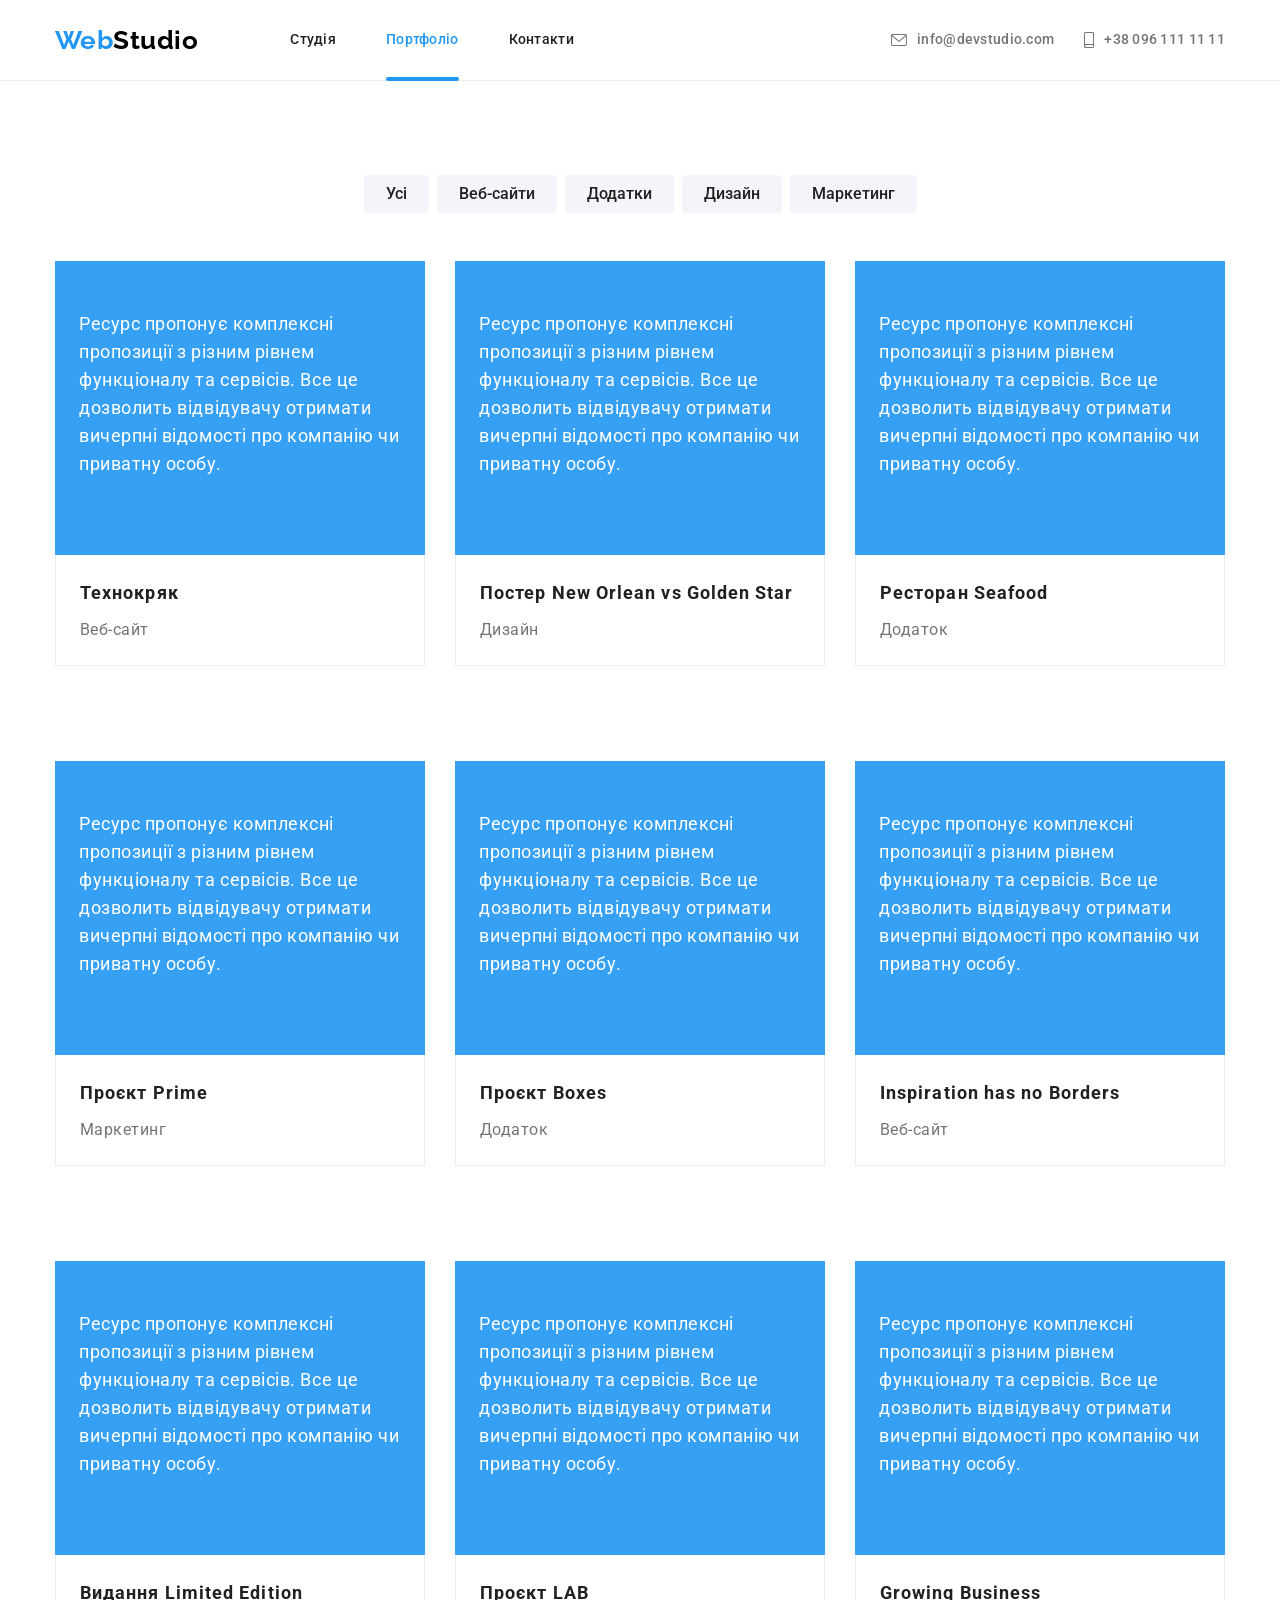
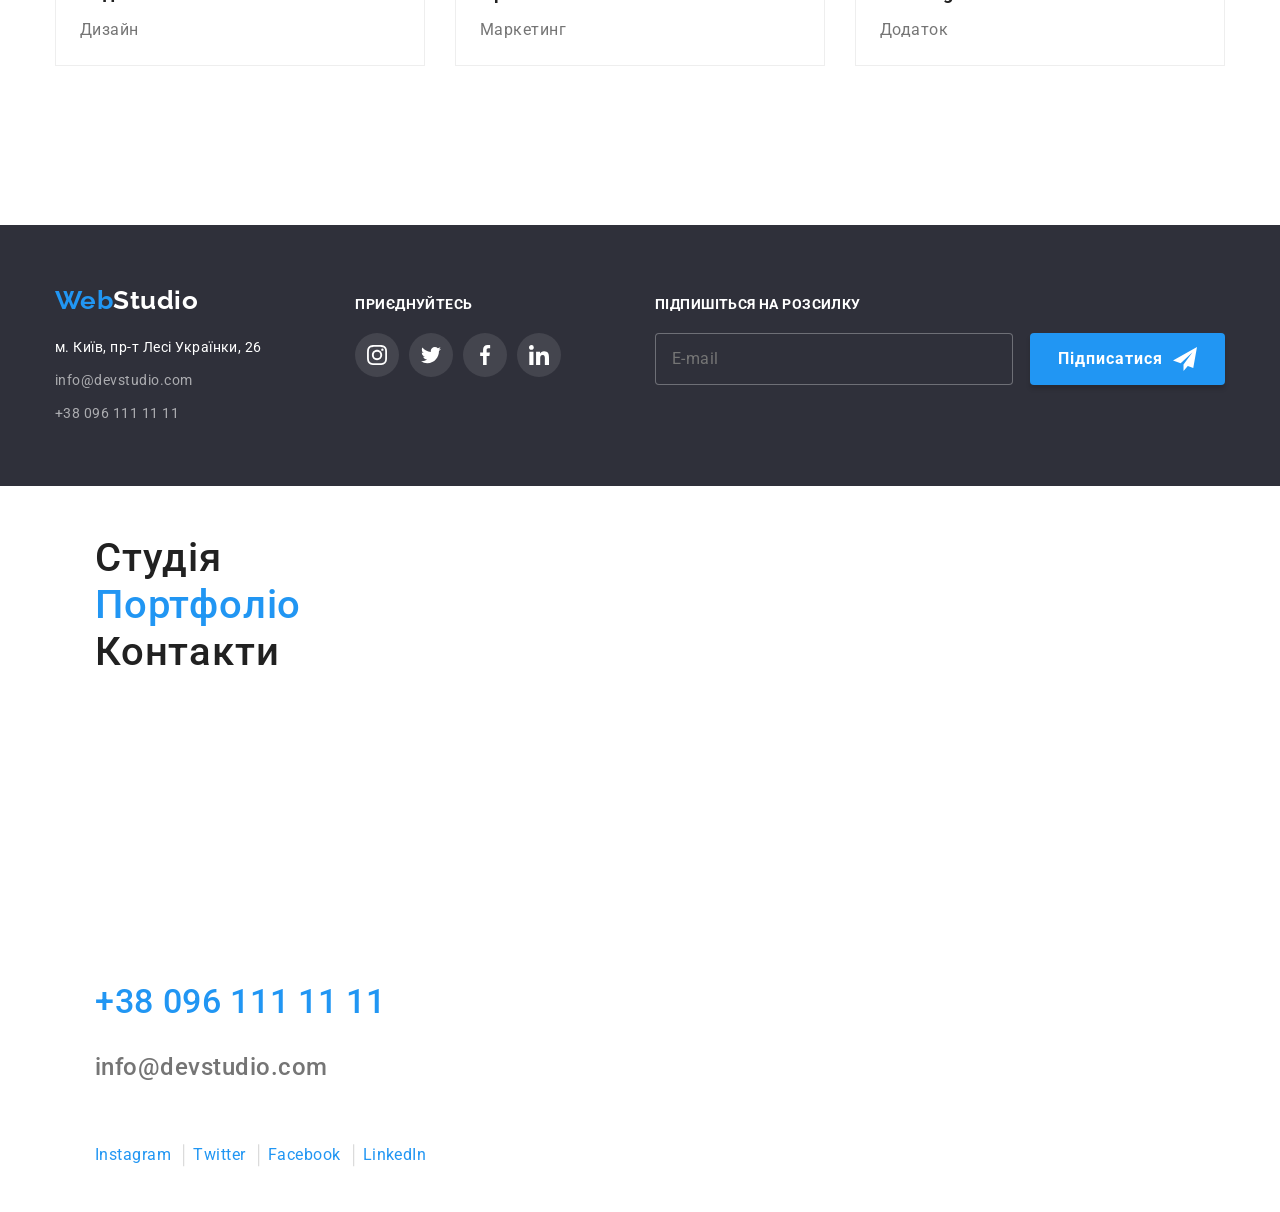
==== commit 0e0014e4: "created MOBILE-MENU" ====
--- a/portfolio.html
+++ b/portfolio.html
@@ -28,7 +28,7 @@
                             <a href=" ./index.html" class="link header__link">Студія</a>
                         </li>
                         <li class="header__item">
-                            <a href="./portfolio.html" class="link header__link active">Портфоліо</a>
+                            <a href="./portfolio.html" class="link header__link  active">Портфоліо</a>
                         </li>
                         <li class="header__item">
                             <a href=" #" class="link header__link">Контакти</a>
@@ -52,12 +52,13 @@
                     </li>
                 </ul>
 
-                <button class="mobile-menu__button-menu">
-                    <svg class="mobile-menu__button-menu__icon">
-                        <use href="./images/icons.svg#mobile-menu"></use>
+                <button class="mobile-menu__button-menu" type="button" mobile-menu-open>
+                    <svg class="mobile-menu__button-menu__icon" aria-label="Mobile menu">
+                        <use class="mobile-menu__open" href="./images/icons.svg#mobile-menu"></use>
+                        <!-- <use class="mobile-menu__close " href="./images/icons.svg#mobile-close"></use> -->
                     </svg>
                 </button>
-
+                
             </div>
         </div>
     </header>
@@ -257,6 +258,55 @@
         </div>
     </footer>
 
+        <!-- Mobile menu -->
+        <div class="mobile-menu" mobile-menu>
+            <div class="container">
+                <button class="mobile-menu__button-close" type="button" mobile-menu-close>
+                    <svg class="mobile-menu__icon-close">
+                        <use href="./images/icons.svg#mobile-close"></use>
+                    </svg>
+                </button>
+                <div class="mobile-menu__content">
+                    <ul class="mobile-menu__nav">
+                        <li class="mobile-menu__item">
+                            <a href=" ./index.html" class="link mobile-menu__link">Студія</a>
+                        </li>
+                        <li class="mobile-menu__item">
+                            <a href="./portfolio.html" class="link mobile-menu__link active">Портфоліо</a>
+                        </li>
+                        <li class="mobile-menu__item">
+                        <a href=" #" class="link mobile-menu__link">Контакти</a>
+                        </li>
+                    </ul>
+                    <ul class="mobile-menu__contacts">
+                    
+                        <li class="mobile-menu__contacts-item">
+                            <a href="tel:+380961111111" class="mobile-menu__contacts-phone link">+38 096 111 11 11</a>
+                        </li>
+                        <li class="mobile-menu__contacts-item">
+                            <a href="mailto:info@devstudio.com" class="mobile-menu__contacts-mail link ">info@devstudio.com</a>
+                        </li>
+                    </ul>
+                    <ul class="mobile-menu__socials">
+                        <li class="mobile-menu__socials-item">
+                            <a href="" class="mobile-menu__socials-link link">Instagram</a>
+                        </li>
+                        <li class="mobile-menu-socials__item">
+                            <a href="" class="mobile-menu__socials-link soclink-before link">Twitter</a>
+                        </li>
+                        <li class="mobile-menu-socials__item">
+                            <a href="" class="mobile-menu__socials-link soclink-before link">Facebook</a>
+                        </li>
+                        <li class="mobile-menu-socials__item">
+                            <a href="" class="mobile-menu__socials-link soclink-before link">LinkedIn</a>
+                        </li>
+                    </ul>
+                </div>
+            </div>
+        </div>
+        
+        <script src="./js/mobile-menu.js"></script>
+
 </body>
 
 </html>
--- a/css/main.min.css
+++ b/css/main.min.css
@@ -1 +1 @@
-.visually-hidden{position:absolute;white-space:nowrap;width:1px;height:1px;overflow:hidden;border:0;padding:0;clip:rect(0 0 0 0);-webkit-clip-path:inset(50%);clip-path:inset(50%);margin:-1px}.active{color:#2196f3}/*! modern-normalize v1.1.0 | MIT License | https://github.com/sindresorhus/modern-normalize */*,::before,::after{box-sizing:border-box}html{-moz-tab-size:4;-o-tab-size:4;tab-size:4}html{line-height:1.15;-webkit-text-size-adjust:100%}body{margin:0}body{font-family:system-ui,-apple-system,"Segoe UI",Roboto,Helvetica,Arial,sans-serif,"Apple Color Emoji","Segoe UI Emoji"}hr{height:0;color:inherit}abbr[title]{-webkit-text-decoration:underline dotted;text-decoration:underline dotted}b,strong{font-weight:bolder}code,kbd,samp,pre{font-family:ui-monospace,SFMono-Regular,Consolas,"Liberation Mono",Menlo,monospace;font-size:1em}small{font-size:80%}sub,sup{font-size:75%;line-height:0;position:relative;vertical-align:baseline}sub{bottom:-0.25em}sup{top:-0.5em}table{text-indent:0;border-color:inherit}button,input,optgroup,select,textarea{font-family:inherit;font-size:100%;line-height:1.15;margin:0}button,select{text-transform:none}button,[type=button],[type=reset],[type=submit]{-webkit-appearance:button}::-moz-focus-inner{border-style:none;padding:0}:-moz-focusring{outline:1px dotted ButtonText}:-moz-ui-invalid{box-shadow:none}legend{padding:0}progress{vertical-align:baseline}::-webkit-inner-spin-button,::-webkit-outer-spin-button{height:auto}[type=search]{-webkit-appearance:textfield;outline-offset:-2px}::-webkit-search-decoration{-webkit-appearance:none}::-webkit-file-upload-button{-webkit-appearance:button;font:inherit}summary{display:list-item}ul,p{list-style:none;margin:0;padding:0}h1,h2,h3{margin:0}.link{text-decoration:none}.section{padding:60px 0}@media screen and (min-width: 1200px){.section{padding-top:94px;padding-bottom:94px}}body{background-color:#fff;color:#757575;font-family:roboto,sans-serif;letter-spacing:.03em;min-width:240px}img{display:block}.logo{display:block;font-family:"Raleway";font-weight:700;font-size:24px;line-height:1.17}.logo-first{color:#2196f3}.logo__header{color:#000}.logo__footer{margin:0 0 20px 0;color:#fff}@media screen and (min-width: 1200px){.logo{font-size:26px;line-height:1.19}}.button{padding:10px 24px;color:#fff;font-family:inherit;font-weight:700;font-size:16px;line-height:1.88;letter-spacing:.06em;cursor:pointer;border-radius:4px;border:none;background-color:#2196f3;box-shadow:0px 4px 4px rgba(0,0,0,.15);transition:background-color 250ms cubic-bezier(0.4, 0, 0.2, 1)}.button:hover,.button:focus{background-color:#188ce8}@media screen and (min-width: 1200px){.button{padding:10px 32px}}.mobile-menu__button-close{display:flex;padding:0;justify-content:center;align-items:center;width:40px;height:40px;position:absolute;top:10px;right:15px;border:none;background-color:rgba(0,0,0,0)}.mobile-menu__button-menu{width:40px;height:40px;top:10px;right:15px;padding:0;border:none;background:none}@media screen and (min-width: 768px){.mobile-menu__button-menu{display:none}}.mobile-menu__button-menu__icon{width:40px;height:40px}.order__button{display:block;margin-left:auto;margin-right:auto}.footer__button{display:flex;align-items:center;margin-left:auto;margin-right:auto;padding:10px 28px}@media screen and (min-width: 1200px){.footer__button{margin:0}}.modal__button{display:block;margin-left:auto;margin-right:auto}.modal__button-close{position:absolute;display:flex;width:30px;height:30px;padding:0;top:8px;right:8px;justify-content:center;align-items:center;cursor:pointer;border-radius:50%;background-color:#fff;border:1px solid rgba(0,0,0,.1)}.modal__icon-close{width:18px;height:18px;transition:fill 250ms cubic-bezier(0.4, 0, 0.2, 1)}.filter__button{padding:6px 22px;color:#212121;background-color:#f5f4fa;font-family:inherit;font-weight:500;font-size:16px;line-height:1.63;cursor:pointer;border:none;border-radius:4px;transition:color 250ms cubic-bezier(0.4, 0, 0.2, 1),background-color 250ms cubic-bezier(0.4, 0, 0.2, 1),box-shadow 250ms cubic-bezier(0.4, 0, 0.2, 1)}.filter__button:hover,.filter__button:focus{color:#fff;background-color:#2196f3;box-shadow:0px 3px 1px rgba(0,0,0,.1),0px 1px 2px rgba(0,0,0,.08),0px 2px 2px rgba(0,0,0,.12)}.social-list{display:flex;justify-content:center;-moz-column-gap:10px;column-gap:10px}.social-list__item{width:44px;height:44px}.social-list__link{display:flex;width:100%;height:100%;justify-content:center;align-items:center;border-radius:50%;fill:#afb1b8;background-color:rgba(255,255,255,.1);transition:background-color 250ms cubic-bezier(0.4, 0, 0.2, 1),fill 250ms cubic-bezier(0.4, 0, 0.2, 1)}.social-list__link:hover,.social-list__link:focus{background-color:#2196f3;fill:#fff}.social-list__icon{width:20px;height:20px}.overlay{height:400px;margin-left:auto;margin-right:auto;padding:118px 0;background-color:#c4c4c4;background-position:center center;background-size:cover;background-repeat:no-repeat}@media screen and (min-width: 1200px){.overlay{max-width:1600px;height:600px;padding:200px 0}}@media screen and (min-width: 768px){.employee-cards{max-width:768px;margin-left:auto;margin-right:auto;display:flex;flex-wrap:wrap;justify-content:center;gap:30px}}@media screen and (min-width: 1200px){.employee-cards{max-width:1200px}}.employee-cards__item{max-width:450px;height:622px;margin-bottom:30px;margin-left:auto;margin-right:auto;background-color:#fff;box-shadow:0px 1px 3px rgba(0,0,0,.12),0px 1px 1px rgba(0,0,0,.14),0px 2px 1px rgba(0,0,0,.2);border-radius:0px 0px 4px 4px}@media screen and (min-width: 768px){.employee-cards__item{margin-bottom:0;width:354px;height:536px}}@media screen and (min-width: 1200px){.employee-cards__item{width:270px;height:428px}}.employee-cards-text{padding:30px 0;text-align:center}.employee-title{margin-bottom:10px;color:#212121;font-weight:500;font-size:16px;line-height:1.19}.employee-description{margin-bottom:16px;color:#757575;font-size:16px;line-height:1.19}.clients__list{display:flex;align-items:center;gap:30px;flex-wrap:wrap;justify-content:center}@media screen and (min-width: 480px){.clients__list{max-width:480px;margin-left:auto;margin-right:auto}}@media screen and (min-width: 768px){.clients__list{max-width:768px;margin-left:auto;margin-right:auto}}@media screen and (min-width: 1200px){.clients__list{max-width:1200px;margin-left:auto;margin-right:auto}}.clients__link{display:flex;justify-content:center;width:210px;height:92px;fill:#afb1b8;border:1px solid #afb1b8;border-radius:4px;transition:color 250ms cubic-bezier(0.4, 0, 0.2, 1),fill 250ms cubic-bezier(0.4, 0, 0.2, 1),border 250ms cubic-bezier(0.4, 0, 0.2, 1)}.clients__link:hover,.clients__link:focus{color:#2196f3;fill:#2196f3;border:1px solid #2196f3}@media screen and (min-width: 1200px){.clients__link{width:170px}}.footer__postal-address{color:#fff;font-style:normal;font-size:14px;line-height:1.71;transition:color 250ms cubic-bezier(0.4, 0, 0.2, 1)}.footer__postal-address:hover,.footer__postal-address:focus{color:#2196f3}.footer__link{color:rgba(255,255,255,.6);font-style:normal;font-size:14px;line-height:1.71;transition:color 250ms cubic-bezier(0.4, 0, 0.2, 1)}.footer__link:hover,.footer__link:focus{color:#2196f3}.footer__item:not(:last-child){margin-bottom:8px}@media screen and (min-width: 1200px){.footer__item:not(:last-child){margin-bottom:9px}}.footer__title{margin-bottom:20px;font-size:14px;font-weight:700;line-height:1.14;letter-spacing:.03em;text-transform:uppercase;color:#fff}.project{max-width:450px;margin-left:auto;margin-right:auto;overflow-y:hidden}.project:not(:last-child){margin-bottom:30px}@media screen and (min-width: 768px){.project{width:354px;height:440px;margin-left:initial;margin-right:auto}}@media screen and (min-width: 1200px){.project{width:370px}}.project__link{display:block;transition:box-shadow 250ms cubic-bezier(0.4, 0, 0.2, 1)}.project__link:hover,.project__link:focus{box-shadow:0px 1px 1px rgba(0,0,0,.12),0px 4px 4px rgba(0,0,0,.06),1px 4px 6px rgba(0,0,0,.16)}.project__link:hover .project__about-text,.project__link:focus .project__about-text{transform:translateY(-100%)}.project__description{padding:20px 24px;border-left:1px solid #eee;border-right:1px solid #eee;border-bottom:1px solid #eee}.project__title{margin-bottom:4px;color:#212121;font-weight:700;font-size:18px;line-height:2;letter-spacing:.06em}.project__text{color:#757575;font-size:16px;line-height:1.88}.project__about{position:relative;height:294px;overflow:hidden}.project__about-text{position:absolute;width:100%;height:100%;padding:77px 24px;overflow:auto;color:#fff;font-size:18px;line-height:1.56;letter-spacing:.03em;background-color:rgba(33,150,243,.9);transition:transform 250ms cubic-bezier(0.4, 0, 0.2, 1)}@media screen and (min-width: 768px){.project__about-text{padding:49px 24px}}.container{min-width:200px;max-width:1200px;margin:0 auto;padding:0 15px}.header{border-bottom:1px solid #ececec}.header__main-nav{display:flex;align-items:center;justify-content:space-between}@media screen and (min-width: 480px){.header__main-nav{-moz-column-gap:87px;column-gap:87px}}@media screen and (min-width: 1200px){.header__main-nav{-moz-column-gap:92px;column-gap:92px}}.header__container{display:flex;align-items:center;justify-content:space-between}@media screen and (min-width: 768px){.header__container{padding:0}}.header__contacts{display:none}@media screen and (min-width: 768px){.header__contacts{display:flex;row-gap:10px;flex-direction:column;align-items:flex-start}}@media screen and (min-width: 1200px){.header__contacts{align-items:center;-moz-column-gap:30px;column-gap:30px;flex-direction:row}}.header__contacts-link{display:flex;align-items:center;color:#757575;fill:#757575;font-weight:500;font-size:12px;line-height:1.17;letter-spacing:.02em;transition:color 250ms cubic-bezier(0.4, 0, 0.2, 1),fill 250ms cubic-bezier(0.4, 0, 0.2, 1)}@media screen and (min-width: 1200px){.header__contacts-link{font-size:14px;line-height:1.14}}.header__contacts-link:hover,.header__contacts-link:focus{color:#2196f3;fill:#2196f3}.header__link{display:block;padding-top:32px;padding-bottom:32px;color:#212121;font-weight:500;font-size:14px;line-height:1.14;letter-spacing:.02em;transition:color 250ms cubic-bezier(0.4, 0, 0.2, 1)}.header__item{position:relative}.header__menu{display:none}.header__menu a:hover,.header__menu a:focus{color:#2196f3}@media screen and (min-width: 768px){.header__menu{display:flex;-moz-column-gap:50px;column-gap:50px;align-items:center}}.header .active::after{content:"";position:absolute;width:100%;height:4px;left:0;bottom:-1px;background-color:#2196f3;border-radius:2px}.envelope,.smartphone{margin-right:10px}.order-service{text-align:center}.main__title{max-width:360px;margin:0 auto 30px;color:#fff;font-weight:900;font-size:26px;line-height:1.62;letter-spacing:.06em;text-transform:uppercase}@media screen and (min-width: 1200px){.main__title{max-width:696px;font-size:44px;line-height:1.36}}@media screen and (min-width: 768px){.features{max-width:768px;margin-left:auto;margin-right:auto}}@media screen and (min-width: 1200px){.features{min-width:1200px}}@media screen and (min-width: 768px){.features__list{display:flex;align-items:center;gap:30px;flex-wrap:wrap;justify-content:center}}@media screen and (min-width: 1200px){.features__list{flex-wrap:nowrap;align-items:normal;justify-content:normal}}.feauteres__icons{width:70px;height:70px}.features__background{display:flex;justify-content:center;align-items:center;height:120px;margin-bottom:30px;background-color:#f5f4fa;border-radius:4px}.feature-title{margin-bottom:10px;color:#212121;font-weight:700;font-size:14px;line-height:1.14;text-transform:uppercase;text-align:center}@media screen and (min-width: 768px){.feature-title{text-align:start}}.features__item{width:100%;margin-bottom:30px}@media screen and (min-width: 768px){.features__item{width:354px}}@media screen and (min-width: 1200px){.features__item{width:270px}}.feature-description{font-size:14px;line-height:1.7}.services{display:none;padding-top:0}.services__title{margin-bottom:50px;color:#212121;font-weight:700;font-size:36px;line-height:1.14;text-align:center}.services__subtitle{position:absolute;bottom:0;width:370px;padding:27px 0;font-size:14px;line-height:1.14;text-align:center;letter-spacing:.03em;text-transform:uppercase;color:#fff;background:rgba(47,48,58,.8)}.services__list{display:flex;align-items:center;-moz-column-gap:30px;column-gap:30px}.services__item{position:relative}@media screen and (min-width: 1200px){.services{display:block}}.team{background-color:#f5f4fa}.team__title{margin-bottom:30px;color:#212121;font-weight:700;font-size:28px;line-height:1.18;text-align:center}@media screen and (min-width: 1200px){.team__title{font-size:36px;line-height:1.14;margin-bottom:50px}}.team img{max-width:450px}.clients__title{margin-bottom:30px;color:#212121;font-weight:700;font-size:24px;line-height:1.18;text-align:center}@media screen and (min-width: 1200px){.clients__title{margin-bottom:50px;font-size:36px;line-height:1.14}}.filter__list{display:flex;max-width:326px;margin-left:auto;margin-right:auto;margin-bottom:40px;-moz-column-gap:8px;column-gap:8px;row-gap:15px;flex-wrap:wrap;align-items:center;justify-content:center}@media screen and (min-width: 768px){.filter__list{max-width:768px;margin-bottom:30px}}@media screen and (min-width: 1200px){.filter__list{max-width:1200px;margin-bottom:48px}}@media screen and (min-width: 768px){.gallery{display:flex;max-width:738px;margin-left:auto;margin-right:auto;flex-wrap:wrap;justify-content:center;gap:30px}}@media screen and (min-width: 1200px){.gallery{max-width:1200px}}.footer{padding-top:60px;padding-bottom:60px;background-color:#2f303a}.footer__container{-moz-column-gap:70px;column-gap:70px;text-align:center;justify-content:space-between;align-items:baseline}@media screen and (min-width: 768px){.footer__container{max-width:768px;margin-left:auto;margin-right:auto;display:flex;flex-wrap:wrap;justify-content:space-around}}@media screen and (min-width: 1200px){.footer__container{max-width:1200px;text-align:start;margin:0;display:flex;flex-wrap:nowrap;justify-content:space-between;align-items:baseline}}.footer .social-list__link{fill:#fff}.footer__post{margin-bottom:60px}@media screen and (min-width: 1200px){.footer__post{margin-bottom:0}}.footer__join{margin-bottom:60px}@media screen and (min-width: 1200px){.footer__join{margin-bottom:0}}.modal__form-field{display:flex;flex-direction:column;height:58px;margin-bottom:10px}.modal__form-label{margin-bottom:4px;font-size:12px;line-height:.86;letter-spacing:.01em;color:#757575}.modal__wrop{position:relative}.modal__form-input{width:100%;height:40px;padding-left:42px}.modal__form-icon{position:absolute;width:18px;height:18px;top:50%;left:12px;transform:translateY(-50%);transition:color 250ms cubic-bezier(0.4, 0, 0.2, 1),fill 250ms cubic-bezier(0.4, 0, 0.2, 1),border 250ms cubic-bezier(0.4, 0, 0.2, 1)}.modal__form-input,.modal__form-textarea{border:1px solid rgba(33,33,33,.2);border-radius:4px;transition:border 250ms cubic-bezier(0.4, 0, 0.2, 1)}.modal__form-comment{display:flex;flex-direction:column;margin-bottom:20px}.modal__form-textarea{height:120px;padding:12px 16px;resize:none}.modal__form-textarea::-moz-placeholder{font-family:inherit;font-size:12px;line-height:1.17;letter-spacing:.01em;color:rgba(117,117,117,.5)}.modal__form-textarea:-ms-input-placeholder{font-family:inherit;font-size:12px;line-height:1.17;letter-spacing:.01em;color:rgba(117,117,117,.5)}.modal__form-textarea::placeholder{font-family:inherit;font-size:12px;line-height:1.17;letter-spacing:.01em;color:rgba(117,117,117,.5)}:active,:hover,:focus{outline:0;outline-offset:0}.modal__icon-close:hover,.modal__button-close:focus,.modal__form-input:hover,.modal__form-input:hover+.modal__form-icon,.modal__form-input:focus,.modal__form-input:focus+.modal__form-icon,.modal__form-textarea:hover,.modal__form-textarea:focus{cursor:pointer;border-color:#2196f3;fill:#2196f3}.modal__form-check{margin-bottom:30px;text-align:center}.modal__check{-webkit-appearance:none;-moz-appearance:none;appearance:none}.modal__check:checked+.modal__icon-check{fill:#fff;background-color:#2196f3;border-color:#2196f3}.modal__icon-check{margin-right:8px;vertical-align:middle;border:2px solid #212121;border-radius:2px;fill:rgba(0,0,0,0);transition:color 250ms cubic-bezier(0.4, 0, 0.2, 1),fill 250ms cubic-bezier(0.4, 0, 0.2, 1),border 250ms cubic-bezier(0.4, 0, 0.2, 1)}.modal__form-agreement{display:inline-block;font-size:14px;line-height:1.71;letter-spacing:.03em;color:#757575}.terms-agreement{color:#2196f3}@media screen and (min-width: 768px){.footer__form-subscribe{width:450px}}@media screen and (min-width: 1200px){.footer__form-subscribe{width:570px}}.footer__form-wrop{margin-left:auto;margin-right:auto}@media screen and (min-width: 1200px){.footer__form-wrop{display:flex;-moz-column-gap:12px;column-gap:12px;justify-content:space-between}}.footer__form-input{width:100%;max-width:450px;margin-bottom:20px;padding:15px 16px;font-size:16px;line-height:1.25;letter-spacing:.03em;color:var(--footer-contact-color);background-color:#2f303a;border:1px solid rgba(255,255,255,.3);border-radius:4px}@media screen and (min-width: 1200px){.footer__form-input{width:358px;margin-bottom:0}}.icon-subscribe{fill:#fff;margin-left:10px}.backdrop{position:fixed;width:100%;height:100%;top:0;background-color:rgba(0,0,0,.2);transition:opacity 250ms linear,visibility 250ms linear,transform 250ms linear}.backdrop.is-hidden{visibility:hidden;opacity:0;pointer-events:none;transform:scale(2)}.modal{display:flex;padding:20px 0;height:100%;align-content:center;justify-content:center;align-items:center}.modal__container{position:relative;max-width:528px;width:100%;max-height:581px;height:100%;background-color:#fff;border-radius:4px;overflow-y:auto;padding:40px}.modal__title{margin-bottom:12px;font-size:20px;line-height:1.15;text-align:center;letter-spacing:.03em;color:#212121}.mobile-menu{outline:solid red;display:none;background:gray;position:fixed;top:0;left:0;width:100%}/*# sourceMappingURL=main.min.css.map */+.visually-hidden{position:absolute;white-space:nowrap;width:1px;height:1px;overflow:hidden;border:0;padding:0;clip:rect(0 0 0 0);-webkit-clip-path:inset(50%);clip-path:inset(50%);margin:-1px}.mobile-menu.is-open{display:block;opacity:1;visibility:visible;pointer-events:auto}/*! modern-normalize v1.1.0 | MIT License | https://github.com/sindresorhus/modern-normalize */*,::before,::after{box-sizing:border-box}html{-moz-tab-size:4;-o-tab-size:4;tab-size:4}html{line-height:1.15;-webkit-text-size-adjust:100%}body{margin:0}body{font-family:system-ui,-apple-system,"Segoe UI",Roboto,Helvetica,Arial,sans-serif,"Apple Color Emoji","Segoe UI Emoji"}hr{height:0;color:inherit}abbr[title]{-webkit-text-decoration:underline dotted;text-decoration:underline dotted}b,strong{font-weight:bolder}code,kbd,samp,pre{font-family:ui-monospace,SFMono-Regular,Consolas,"Liberation Mono",Menlo,monospace;font-size:1em}small{font-size:80%}sub,sup{font-size:75%;line-height:0;position:relative;vertical-align:baseline}sub{bottom:-0.25em}sup{top:-0.5em}table{text-indent:0;border-color:inherit}button,input,optgroup,select,textarea{font-family:inherit;font-size:100%;line-height:1.15;margin:0}button,select{text-transform:none}button,[type=button],[type=reset],[type=submit]{-webkit-appearance:button}::-moz-focus-inner{border-style:none;padding:0}:-moz-focusring{outline:1px dotted ButtonText}:-moz-ui-invalid{box-shadow:none}legend{padding:0}progress{vertical-align:baseline}::-webkit-inner-spin-button,::-webkit-outer-spin-button{height:auto}[type=search]{-webkit-appearance:textfield;outline-offset:-2px}::-webkit-search-decoration{-webkit-appearance:none}::-webkit-file-upload-button{-webkit-appearance:button;font:inherit}summary{display:list-item}ul,p{list-style:none;margin:0;padding:0}h1,h2,h3{margin:0}.link{text-decoration:none}.section{padding:60px 0}@media screen and (min-width: 1200px){.section{padding-top:94px;padding-bottom:94px}}body{background-color:#fff;color:#757575;font-family:roboto,sans-serif;letter-spacing:.03em;min-width:240px}img{display:block}.logo{display:block;font-family:"Raleway";font-weight:700;font-size:24px;line-height:1.17}.logo-first{color:#2196f3}.logo__header{color:#000}.logo__footer{margin:0 0 20px 0;color:#fff}@media screen and (min-width: 1200px){.logo{font-size:26px;line-height:1.19}}.button{padding:10px 24px;color:#fff;font-family:inherit;font-weight:700;font-size:16px;line-height:1.88;letter-spacing:.06em;cursor:pointer;border-radius:4px;border:none;background-color:#2196f3;box-shadow:0px 4px 4px rgba(0,0,0,.15);transition:background-color 250ms cubic-bezier(0.4, 0, 0.2, 1)}.button:hover,.button:focus{background-color:#188ce8}@media screen and (min-width: 1200px){.button{padding:10px 32px}}.mobile-menu__button-menu{width:40px;height:40px;top:10px;right:15px;padding:0;border:none;background:none}.mobile-menu__button-menu:hover,.mobile-menu__button-menu:focus{cursor:pointer;border-color:#2196f3;fill:#2196f3}.mobile-menu__button-menu .mobile-menu__close{display:none}.mobile-menu__button-menu.is-open .mobile-menu__close{display:block}.mobile-menu__button-menu.is-open .mobile-menu__open{display:none}@media screen and (min-width: 768px){.mobile-menu__button-menu{display:none}}.mobile-menu__button-menu__icon{width:40px;height:40px}.mobile-menu__button-close{position:absolute;display:flex;width:40px;height:40px;padding:0;top:8px;right:8px;justify-content:center;align-items:center;background-color:rgba(0,0,0,0);border:none}.mobile-menu__button-close:hover,.mobile-menu__button-close:focus{cursor:pointer;border-color:#2196f3;fill:#2196f3}@media screen and (min-width: 768px){.mobile-menu__button-close{display:none}}.order__button{display:block;margin-left:auto;margin-right:auto}.footer__button{display:flex;align-items:center;margin-left:auto;margin-right:auto;padding:10px 28px}@media screen and (min-width: 1200px){.footer__button{margin:0}}.modal__button{display:block;margin-left:auto;margin-right:auto}.modal__button-close{position:absolute;display:flex;width:30px;height:30px;padding:0;top:8px;right:8px;justify-content:center;align-items:center;cursor:pointer;border-radius:50%;background-color:#fff;border:1px solid rgba(0,0,0,.1)}.modal__icon-close{width:18px;height:18px;transition:fill 250ms cubic-bezier(0.4, 0, 0.2, 1)}.filter__button{padding:6px 22px;color:#212121;background-color:#f5f4fa;font-family:inherit;font-weight:500;font-size:16px;line-height:1.63;cursor:pointer;border:none;border-radius:4px;transition:color 250ms cubic-bezier(0.4, 0, 0.2, 1),background-color 250ms cubic-bezier(0.4, 0, 0.2, 1),box-shadow 250ms cubic-bezier(0.4, 0, 0.2, 1)}.filter__button:hover,.filter__button:focus{color:#fff;background-color:#2196f3;box-shadow:0px 3px 1px rgba(0,0,0,.1),0px 1px 2px rgba(0,0,0,.08),0px 2px 2px rgba(0,0,0,.12)}.social-list{display:flex;justify-content:center;-moz-column-gap:10px;column-gap:10px}.social-list__item{width:44px;height:44px}.social-list__link{display:flex;width:100%;height:100%;justify-content:center;align-items:center;border-radius:50%;fill:#afb1b8;background-color:rgba(255,255,255,.1);transition:background-color 250ms cubic-bezier(0.4, 0, 0.2, 1),fill 250ms cubic-bezier(0.4, 0, 0.2, 1)}.social-list__link:hover,.social-list__link:focus{background-color:#2196f3;fill:#fff}.social-list__icon{width:20px;height:20px}.overlay{height:400px;margin-left:auto;margin-right:auto;padding:118px 0;background-color:#c4c4c4;background-position:center center;background-size:cover;background-repeat:no-repeat}@media screen and (min-width: 1200px){.overlay{max-width:1600px;height:600px;padding:200px 0}}@media screen and (min-width: 768px){.employee-cards{max-width:768px;margin-left:auto;margin-right:auto;display:flex;flex-wrap:wrap;justify-content:center;gap:30px}}@media screen and (min-width: 1200px){.employee-cards{max-width:1200px}}.employee-cards__item{max-width:450px;height:622px;margin-bottom:30px;margin-left:auto;margin-right:auto;background-color:#fff;box-shadow:0px 1px 3px rgba(0,0,0,.12),0px 1px 1px rgba(0,0,0,.14),0px 2px 1px rgba(0,0,0,.2);border-radius:0px 0px 4px 4px}@media screen and (min-width: 768px){.employee-cards__item{margin-bottom:0;width:354px;height:536px}}@media screen and (min-width: 1200px){.employee-cards__item{width:270px;height:428px}}.employee-cards-text{padding:30px 0;text-align:center}.employee-title{margin-bottom:10px;color:#212121;font-weight:500;font-size:16px;line-height:1.19}.employee-description{margin-bottom:16px;color:#757575;font-size:16px;line-height:1.19}.clients__list{display:flex;align-items:center;gap:30px;flex-wrap:wrap;justify-content:center}@media screen and (min-width: 480px){.clients__list{max-width:480px;margin-left:auto;margin-right:auto}}@media screen and (min-width: 768px){.clients__list{max-width:768px;margin-left:auto;margin-right:auto}}@media screen and (min-width: 1200px){.clients__list{max-width:1200px;margin-left:auto;margin-right:auto}}.clients__link{display:flex;justify-content:center;width:210px;height:92px;fill:#afb1b8;border:1px solid #afb1b8;border-radius:4px;transition:color 250ms cubic-bezier(0.4, 0, 0.2, 1),fill 250ms cubic-bezier(0.4, 0, 0.2, 1),border 250ms cubic-bezier(0.4, 0, 0.2, 1)}.clients__link:hover,.clients__link:focus{color:#2196f3;fill:#2196f3;border:1px solid #2196f3}@media screen and (min-width: 1200px){.clients__link{width:170px}}.footer__postal-address{color:#fff;font-style:normal;font-size:14px;line-height:1.71;transition:color 250ms cubic-bezier(0.4, 0, 0.2, 1)}.footer__postal-address:hover,.footer__postal-address:focus{color:#2196f3}.footer__link{color:rgba(255,255,255,.6);font-style:normal;font-size:14px;line-height:1.71;transition:color 250ms cubic-bezier(0.4, 0, 0.2, 1)}.footer__link:hover,.footer__link:focus{color:#2196f3}.footer__item:not(:last-child){margin-bottom:8px}@media screen and (min-width: 1200px){.footer__item:not(:last-child){margin-bottom:9px}}.footer__title{margin-bottom:20px;font-size:14px;font-weight:700;line-height:1.14;letter-spacing:.03em;text-transform:uppercase;color:#fff}.project{max-width:450px;margin-left:auto;margin-right:auto;overflow-y:hidden}.project:not(:last-child){margin-bottom:30px}@media screen and (min-width: 768px){.project{width:354px;height:440px;margin-left:initial;margin-right:auto}}@media screen and (min-width: 1200px){.project{width:370px}}.project__link{display:block;transition:box-shadow 250ms cubic-bezier(0.4, 0, 0.2, 1)}.project__link:hover,.project__link:focus{box-shadow:0px 1px 1px rgba(0,0,0,.12),0px 4px 4px rgba(0,0,0,.06),1px 4px 6px rgba(0,0,0,.16)}.project__link:hover .project__about-text,.project__link:focus .project__about-text{transform:translateY(-100%)}.project__description{padding:20px 24px;border-left:1px solid #eee;border-right:1px solid #eee;border-bottom:1px solid #eee}.project__title{margin-bottom:4px;color:#212121;font-weight:700;font-size:18px;line-height:2;letter-spacing:.06em}.project__text{color:#757575;font-size:16px;line-height:1.88}.project__about{position:relative;height:294px;overflow:hidden}.project__about-text{position:absolute;width:100%;height:100%;padding:77px 24px;overflow:auto;color:#fff;font-size:18px;line-height:1.56;letter-spacing:.03em;background-color:rgba(33,150,243,.9);transition:transform 250ms cubic-bezier(0.4, 0, 0.2, 1)}@media screen and (min-width: 768px){.project__about-text{padding:49px 24px}}.container{min-width:200px;max-width:1200px;margin:0 auto;padding:0 15px}.header{border-bottom:1px solid #ececec}.header__main-nav{display:flex;align-items:center;justify-content:space-between}@media screen and (min-width: 480px){.header__main-nav{-moz-column-gap:87px;column-gap:87px}}@media screen and (min-width: 1200px){.header__main-nav{-moz-column-gap:92px;column-gap:92px}}.header__container{display:flex;align-items:center;justify-content:space-between}@media screen and (min-width: 768px){.header__container{padding:0}}.header__contacts{display:none}@media screen and (min-width: 768px){.header__contacts{display:flex;row-gap:10px;flex-direction:column;align-items:flex-start}}@media screen and (min-width: 1200px){.header__contacts{align-items:center;-moz-column-gap:30px;column-gap:30px;flex-direction:row}}.header__contacts-link{display:flex;align-items:center;color:#757575;fill:#757575;font-weight:500;font-size:12px;line-height:1.17;letter-spacing:.02em;transition:color 250ms cubic-bezier(0.4, 0, 0.2, 1),fill 250ms cubic-bezier(0.4, 0, 0.2, 1)}@media screen and (min-width: 1200px){.header__contacts-link{font-size:14px;line-height:1.14}}.header__contacts-link:hover,.header__contacts-link:focus{color:#2196f3;fill:#2196f3}.header__link{display:block;padding-top:32px;padding-bottom:32px;color:#212121;font-weight:500;font-size:14px;line-height:1.14;letter-spacing:.02em;transition:color 250ms cubic-bezier(0.4, 0, 0.2, 1)}.header__item{position:relative}.header__menu{display:none}.header__menu a:hover,.header__menu a:focus{color:#2196f3}@media screen and (min-width: 768px){.header__menu{display:flex;-moz-column-gap:50px;column-gap:50px;align-items:center}}.header .active::after{content:"";position:absolute;width:100%;height:4px;left:0;bottom:-1px;background-color:#2196f3;border-radius:2px}.envelope,.smartphone{margin-right:10px}.order-service{text-align:center}.main__title{max-width:360px;margin:0 auto 30px;color:#fff;font-weight:900;font-size:26px;line-height:1.62;letter-spacing:.06em;text-transform:uppercase}@media screen and (min-width: 1200px){.main__title{max-width:696px;font-size:44px;line-height:1.36}}@media screen and (min-width: 768px){.features{max-width:768px;margin-left:auto;margin-right:auto}}@media screen and (min-width: 1200px){.features{min-width:1200px}}@media screen and (min-width: 768px){.features__list{display:flex;align-items:center;gap:30px;flex-wrap:wrap;justify-content:center}}@media screen and (min-width: 1200px){.features__list{flex-wrap:nowrap;align-items:normal;justify-content:normal}}.feauteres__icons{width:70px;height:70px}.features__background{display:flex;justify-content:center;align-items:center;height:120px;margin-bottom:30px;background-color:#f5f4fa;border-radius:4px}.feature-title{margin-bottom:10px;color:#212121;font-weight:700;font-size:14px;line-height:1.14;text-transform:uppercase;text-align:center}@media screen and (min-width: 768px){.feature-title{text-align:start}}.features__item{width:100%;margin-bottom:30px}@media screen and (min-width: 768px){.features__item{width:354px}}@media screen and (min-width: 1200px){.features__item{width:270px}}.feature-description{font-size:14px;line-height:1.7}.services{display:none;padding-top:0}.services__title{margin-bottom:50px;color:#212121;font-weight:700;font-size:36px;line-height:1.14;text-align:center}.services__subtitle{position:absolute;bottom:0;width:370px;padding:27px 0;font-size:14px;line-height:1.14;text-align:center;letter-spacing:.03em;text-transform:uppercase;color:#fff;background:rgba(47,48,58,.8)}.services__list{display:flex;align-items:center;-moz-column-gap:30px;column-gap:30px}.services__item{position:relative}@media screen and (min-width: 1200px){.services{display:block}}.team{background-color:#f5f4fa}.team__title{margin-bottom:30px;color:#212121;font-weight:700;font-size:28px;line-height:1.18;text-align:center}@media screen and (min-width: 1200px){.team__title{font-size:36px;line-height:1.14;margin-bottom:50px}}.team img{max-width:450px}.clients__title{margin-bottom:30px;color:#212121;font-weight:700;font-size:24px;line-height:1.18;text-align:center}@media screen and (min-width: 1200px){.clients__title{margin-bottom:50px;font-size:36px;line-height:1.14}}.filter__list{display:flex;max-width:326px;margin-left:auto;margin-right:auto;margin-bottom:40px;-moz-column-gap:8px;column-gap:8px;row-gap:15px;flex-wrap:wrap;align-items:center;justify-content:center}@media screen and (min-width: 768px){.filter__list{max-width:768px;margin-bottom:30px}}@media screen and (min-width: 1200px){.filter__list{max-width:1200px;margin-bottom:48px}}@media screen and (min-width: 768px){.gallery{display:flex;max-width:738px;margin-left:auto;margin-right:auto;flex-wrap:wrap;justify-content:center;gap:30px}}@media screen and (min-width: 1200px){.gallery{max-width:1200px}}.footer{padding-top:60px;padding-bottom:60px;background-color:#2f303a}.footer__container{-moz-column-gap:70px;column-gap:70px;text-align:center;justify-content:space-between;align-items:baseline}@media screen and (min-width: 768px){.footer__container{max-width:768px;margin-left:auto;margin-right:auto;display:flex;flex-wrap:wrap;justify-content:space-around}}@media screen and (min-width: 1200px){.footer__container{max-width:1200px;text-align:start;margin:0;display:flex;flex-wrap:nowrap;justify-content:space-between;align-items:baseline}}.footer .social-list__link{fill:#fff}.footer__post{margin-bottom:60px}@media screen and (min-width: 1200px){.footer__post{margin-bottom:0}}.footer__join{margin-bottom:60px}@media screen and (min-width: 1200px){.footer__join{margin-bottom:0}}.modal__form-field{display:flex;flex-direction:column;height:58px;margin-bottom:10px}.modal__form-label{margin-bottom:4px;font-size:12px;line-height:.86;letter-spacing:.01em;color:#757575}.modal__wrop{position:relative}.modal__form-input{width:100%;height:40px;padding-left:42px}.modal__form-icon{position:absolute;width:18px;height:18px;top:50%;left:12px;transform:translateY(-50%);transition:color 250ms cubic-bezier(0.4, 0, 0.2, 1),fill 250ms cubic-bezier(0.4, 0, 0.2, 1),border 250ms cubic-bezier(0.4, 0, 0.2, 1)}.modal__form-input,.modal__form-textarea{border:1px solid rgba(33,33,33,.2);border-radius:4px;transition:border 250ms cubic-bezier(0.4, 0, 0.2, 1)}.modal__form-comment{display:flex;flex-direction:column;margin-bottom:20px}.modal__form-textarea{height:120px;padding:12px 16px;resize:none}.modal__form-textarea::-moz-placeholder{font-family:inherit;font-size:12px;line-height:1.17;letter-spacing:.01em;color:rgba(117,117,117,.5)}.modal__form-textarea:-ms-input-placeholder{font-family:inherit;font-size:12px;line-height:1.17;letter-spacing:.01em;color:rgba(117,117,117,.5)}.modal__form-textarea::placeholder{font-family:inherit;font-size:12px;line-height:1.17;letter-spacing:.01em;color:rgba(117,117,117,.5)}:active,:hover,:focus{outline:0;outline-offset:0}.modal__icon-close:hover,.modal__button-close:focus,.modal__form-input:hover,.modal__form-input:hover+.modal__form-icon,.modal__form-input:focus,.modal__form-input:focus+.modal__form-icon,.modal__form-textarea:hover,.modal__form-textarea:focus{cursor:pointer;border-color:#2196f3;fill:#2196f3}.modal__form-check{margin-bottom:30px;text-align:center}.modal__check{-webkit-appearance:none;-moz-appearance:none;appearance:none}.modal__check:checked+.modal__icon-check{fill:#fff;background-color:#2196f3;border-color:#2196f3}.modal__icon-check{margin-right:8px;vertical-align:middle;border:2px solid #212121;border-radius:2px;fill:rgba(0,0,0,0);transition:color 250ms cubic-bezier(0.4, 0, 0.2, 1),fill 250ms cubic-bezier(0.4, 0, 0.2, 1),border 250ms cubic-bezier(0.4, 0, 0.2, 1)}.modal__form-agreement{display:inline-block;font-size:14px;line-height:1.71;letter-spacing:.03em;color:#757575}.terms-agreement{color:#2196f3}@media screen and (min-width: 768px){.footer__form-subscribe{width:450px}}@media screen and (min-width: 1200px){.footer__form-subscribe{width:570px}}.footer__form-wrop{margin-left:auto;margin-right:auto}@media screen and (min-width: 1200px){.footer__form-wrop{display:flex;-moz-column-gap:12px;column-gap:12px;justify-content:space-between}}.footer__form-input{width:100%;max-width:450px;margin-bottom:20px;padding:15px 16px;font-size:16px;line-height:1.25;letter-spacing:.03em;color:var(--footer-contact-color);background-color:#2f303a;border:1px solid rgba(255,255,255,.3);border-radius:4px}@media screen and (min-width: 1200px){.footer__form-input{width:358px;margin-bottom:0}}.icon-subscribe{fill:#fff;margin-left:10px}.backdrop{position:fixed;width:100%;height:100%;top:0;background-color:rgba(0,0,0,.2);transition:opacity 250ms linear,visibility 250ms linear,transform 250ms linear}.backdrop.is-hidden{visibility:hidden;opacity:0;pointer-events:none;transform:scale(2)}.modal{display:flex;padding:20px 0;height:100%;align-content:center;justify-content:center;align-items:center}.modal__container{position:relative;max-width:528px;width:100%;max-height:581px;height:100%;background-color:#fff;border-radius:4px;overflow-y:auto;padding:40px}.modal__title{margin-bottom:12px;font-size:20px;line-height:1.15;text-align:center;letter-spacing:.03em;color:#212121}@media screen and (max-width: 767px){.mobile-menu{outline:solid red;display:none;width:100%;height:100%;background:#fff;position:fixed;top:0;left:0;width:100%}.mobile-menu__icon-close{width:40px;height:40px}.mobile-menu__item:not(:last-child){margin-bottom:32px}}@media screen and (max-width: 767px)and (min-width: 768px){.mobile-menu{display:none}}.mobile-menu__nav{top:0;left:0;width:100%;margin-bottom:306px;font-weight:500;font-size:40px;line-height:1.18;letter-spacing:.02em}.mobile-menu__nav .mobile-menu__link:focus,.mobile-menu__nav .mobile-menu__link:focus{cursor:pointer;border-color:#2196f3;color:#2196f3}.mobile-menu__content{padding:48px 40px}.mobile-menu__link{color:#212121}.mobile-menu__contacts{margin-bottom:64px}.mobile-menu__contacts-item:first-child{margin-bottom:32px}.mobile-menu__contacts-mail{color:#757575;font-weight:500;font-size:24px;line-height:1.17;letter-spacing:.02em}.mobile-menu__contacts-phone{color:#2196f3;font-weight:500;font-size:34px;line-height:1.18;letter-spacing:.02em}.mobile-menu__socials{display:flex;justify-content:flex-start;align-items:center;flex-wrap:wrap;-moz-column-gap:10px;column-gap:10px}.mobile-menu__socials-link{color:#2196f3;display:flex}.soclink-before::before{content:"";display:inline-block;width:22px;margin-right:-10px;border-bottom:1px solid rgba(33,33,33,.2);transform:rotate(90deg)}.active{color:#2196f3}/*# sourceMappingURL=main.min.css.map */
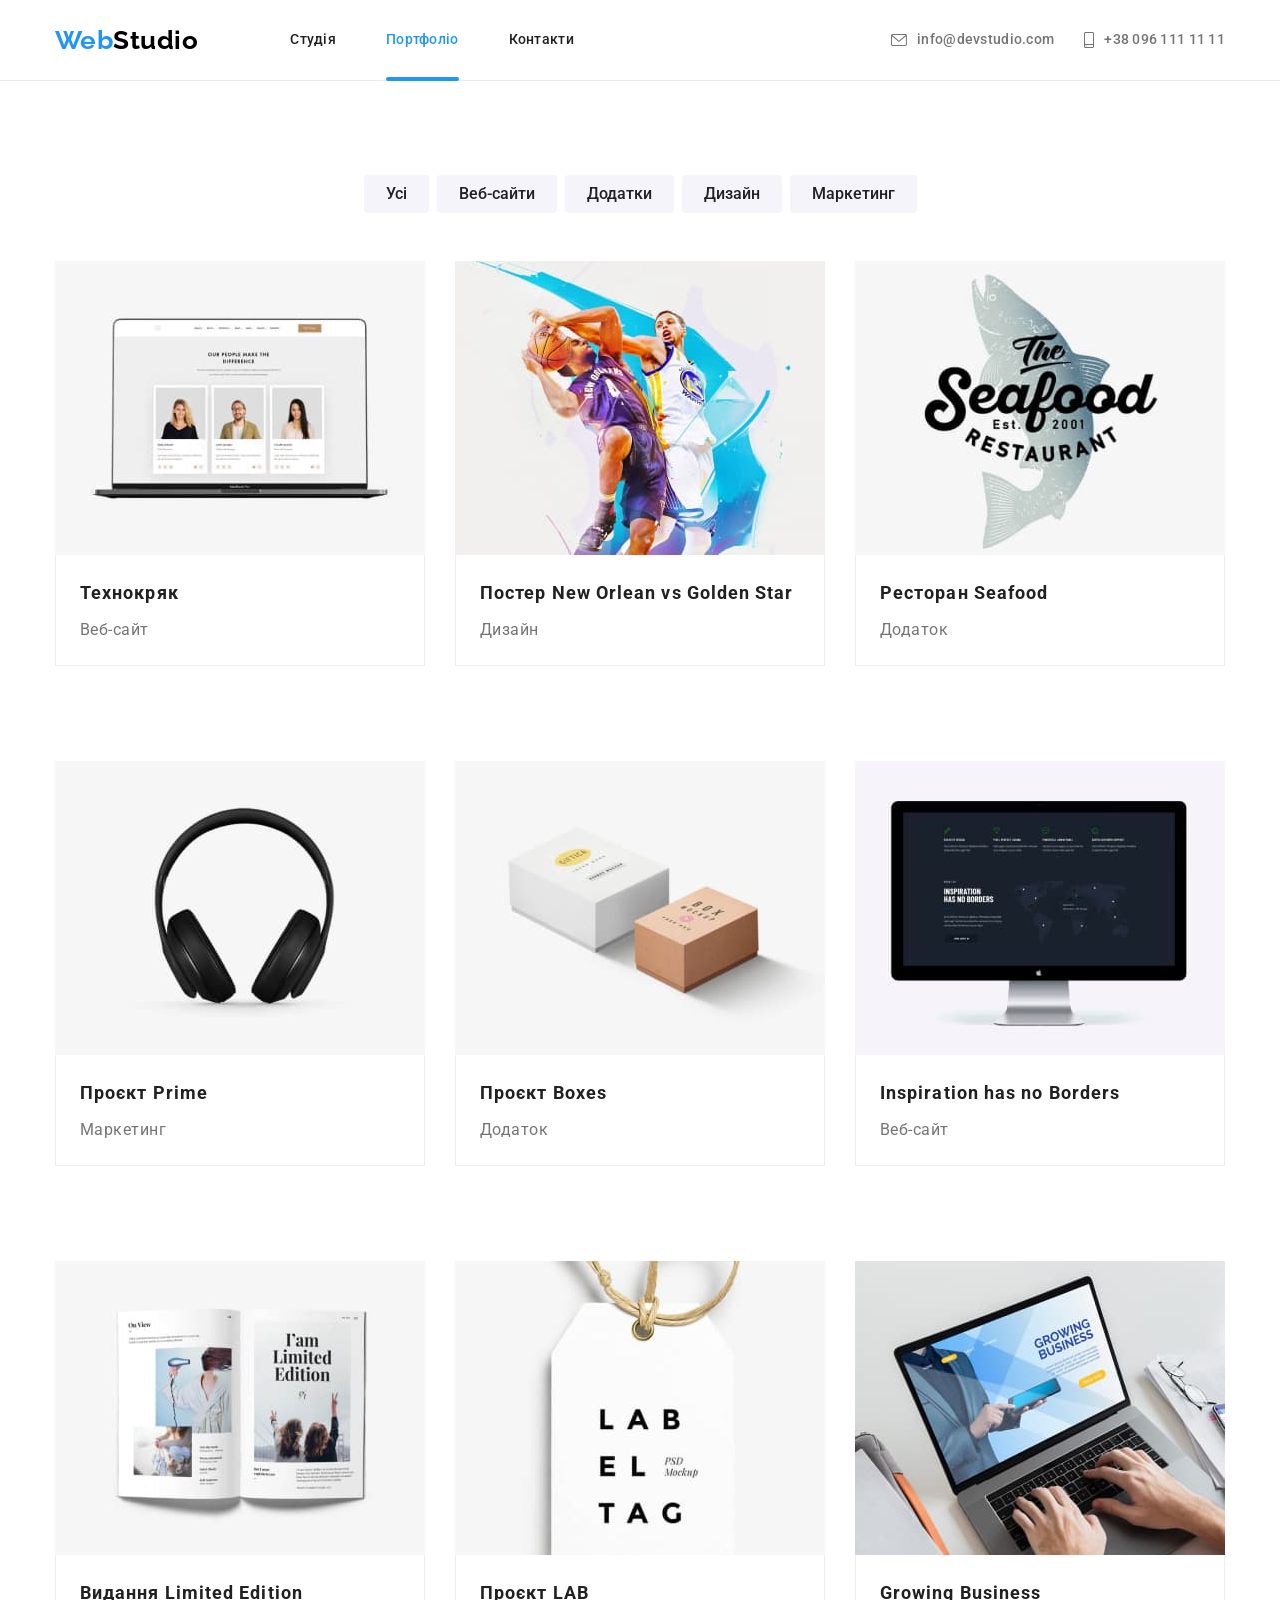
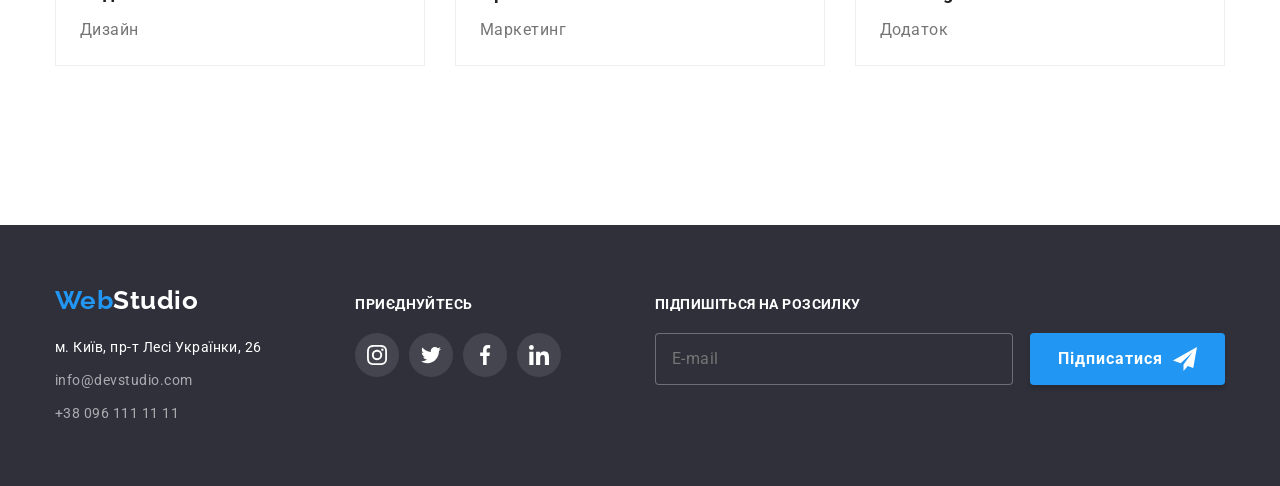
==== commit b294b8e0: "add MEDIA for images in portfolio.html" ====
--- a/portfolio.html
+++ b/portfolio.html
@@ -84,7 +84,13 @@
                     <li class="project">
                         <a class="project__link link" href="#">
                             <div class="project__about">
-                                <!-- <img src="./images/techcrack.jpg" alt="Технокряк" width="370"> -->
+                                <picture>
+                                    <source srcset="./images/technocrack-mobile.jpg 1x, ./images/technocrack-mobile@2x.jpg 2x" media="(max-width: 767px)">
+                                    <source srcset="./images/technocrack-tablet.jpg 1x, ./images/technocrack-tablet@2x.jpg 2x" media="(max-width: 1199px)">
+                                    <source srcset="./images/technocrack-desktop.jpg 1x, ./images/technocrack-desktop@2x.jpg 2x" media="(min-width: 1200px)">
+                                    <img class="" src="./images/technocrack-mobile.jpg" alt="Технокряк">
+                                </picture>
+                                <!-- <img src="./images/technocrack.jpg" alt="Технокряк" width="370"> -->
                                 <p class="project__about-text">Ресурс пропонує комплексні пропозиції з різним рівнем функціоналу та сервісів. Все це дозволить відвідувачу отримати вичерпні відомості про компанію чи приватну особу.</p>
                             </div>
                             <div class="project__description">
@@ -96,6 +102,12 @@
                     <li class="project">
                         <a class="link project__link" href="#">
                             <div class="project__about">
+                                <picture>
+                                    <source srcset="./images/neworlean-mobile.jpg 1x, ./images/neworlean-mobile2x.jpg 2x" media="(max-width: 767px)">
+                                    <source srcset="./images/neworlean-tablet.jpg 1x, ./images/neworlean-tablet@2x.jpg 2x" media="(max-width: 1199px)">
+                                    <source srcset="./images/neworlean-desktop.jpg 1x, ./images/neworlean-desktop@2x.jpg 2x" media="(min-width: 1200px)">
+                                    <img class="" src="./images/technocrack-mobile.jpg" alt="Постер New Orlean vs Golden Star">
+                                </picture>
                                 <!-- <img src="./images/neworlean.jpg" alt="Постер New Orlean vs Golden Star" width="370"> -->
                                 <p class="project__about-text">Ресурс пропонує комплексні пропозиції з різним рівнем функціоналу та сервісів. Все це дозволить відвідувачу отримати вичерпні відомості про компанію чи приватну особу.</p>
                             </div>
@@ -108,6 +120,12 @@
                     <li class="project">
                         <a class="link project__link" href="#">
                             <div class="project__about">
+                                <picture>
+                                    <source srcset="./images/seafood-mobile.jpg 1x, ./images/seafood-ьщишду@2x.jpg 2x" media="(max-width: 767px)">
+                                    <source srcset="./images/seafood-tablet.jpg 1x, ./images/seafood-tablet@2x.jpg 2x" media="(max-width: 1199px)">
+                                    <source srcset="./images/seafood-desktop.jpg 1x, ./images/seafood-desktop@2x.jpg 2x" media="(min-width: 1200px)">
+                                    <img class="" src="./images/seafood-mobile.jpg" alt="Ресторан Seafood">
+                                </picture>
                                 <!-- <img src="./images/seafood.jpg" alt="Ресторан Seafood" width="370"> -->
                                 <p class="project__about-text">Ресурс пропонує комплексні пропозиції з різним рівнем функціоналу та сервісів. Все це дозволить відвідувачу отримати вичерпні відомості про компанію чи приватну особу.</p>
                             </div>
@@ -120,6 +138,12 @@
                     <li class="project">
                         <a class="link project__link" href="#">
                             <div class="project__about">
+                                <picture>
+                                    <source srcset="./images/prime-mobile.jpg 1x, ./images/prime-mobile@2x.jpg 2x" media="(max-width: 767px)">
+                                    <source srcset="./images/prime-tablet.jpg 1x, ./images/prime-tablet@2x.jpg 2x" media="(max-width: 1199px)">
+                                    <source srcset="./images/prime-desktop.jpg 1x, ./images/prime-desktop@2x.jpg 2x" media="(min-width: 1200px)">
+                                    <img class="" src="./images/prime-mobile.jpg" alt="Проєкт Prime">
+                                </picture>
                                 <!-- <img src="./images/prime.jpg" alt="Проєкт Prime" width="370"> -->
                                 <p class="project__about-text">Ресурс пропонує комплексні пропозиції з різним рівнем функціоналу та сервісів. Все це дозволить відвідувачу отримати вичерпні відомості про компанію чи приватну особу.</p>
                             </div>
@@ -132,6 +156,12 @@
                     <li class="project">
                         <a class="link project__link" href="#">
                             <div class="project__about">
+                                <picture>
+                                    <source srcset="./images/boxes-mobile.jpg 1x, ./images/boxes-mobile@2x.jpg 2x" media="(max-width: 767px)">
+                                    <source srcset="./images/boxes-tablet.jpg 1x, ./images/boxes-tablet@2x.jpg 2x" media="(max-width: 1199px)">
+                                    <source srcset="./images/boxes-desktop.jpg 1x, ./images/boxes-desktop@2x.jpg 2x" media="(min-width: 1200px)">
+                                    <img class="" src="./images/boxes-mobile.jpg" alt="Проєкт Boxes">
+                                </picture>
                                 <!-- <img src="./images/boxes.jpg" alt="Проєкт Boxes" width="370"> -->
                                 <p class="project__about-text">Ресурс пропонує комплексні пропозиції з різним рівнем функціоналу та сервісів. Все це дозволить відвідувачу отримати вичерпні відомості про компанію чи приватну особу.</p>
                             </div>
@@ -144,6 +174,12 @@
                     <li class="project">
                         <a class="link project__link" href="#">
                             <div class="project__about">
+                                <picture>
+                                    <source srcset="./images/inspiration-mobile.jpg 1x, ./images/inspiration-mobile@2x.jpg 2x" media="(max-width: 767px)">
+                                    <source srcset="./images/inspiration-tablet.jpg 1x, ./images/inspiration-tablet@2x.jpg 2x" media="(max-width: 1199px)">
+                                    <source srcset="./images/inspiration-desktop.jpg 1x, ./images/inspiration-desktop@2x.jpg 2x" media="(min-width: 1200px)">
+                                    <img class="" src="./images/inspiration-mobile.jpg" alt="Inspiration has no Borders">
+                                </picture>
                                 <!-- <img src="./images/inspiration.jpg" alt="Inspiration has no Borders" width="370"> -->
                                 <p class="project__about-text">Ресурс пропонує комплексні пропозиції з різним рівнем функціоналу та сервісів. Все це дозволить відвідувачу отримати вичерпні відомості про компанію чи приватну особу.</p>
                             </div>
@@ -156,6 +192,12 @@
                     <li class="project">
                         <a class="link project__link" href="#">
                             <div class="project__about">
+                                <picture>
+                                    <source srcset="./images/limitededition-mobile.jpg 1x, ./images/limitededition-mobile@2x.jpg 2x" media="(max-width: 767px)">
+                                    <source srcset="./images/limitededition-tablet.jpg 1x, ./images/limitededition-tablet@2x.jpg 2x" media="(max-width: 1199px)">
+                                    <source srcset="./images/limitededition-desktop.jpg 1x, ./images/limitededition-desktop@2x.jpg 2x" media="(min-width: 1200px)">
+                                    <img class="" src="./images/limitededition-mobile.jpg" alt="Видання Limited Edition">
+                                </picture>
                                 <!-- <img src="./images/limitededition.jpg" alt="Видання Limited Edition" width="370"> -->
                                 <p class="project__about-text">Ресурс пропонує комплексні пропозиції з різним рівнем функціоналу та сервісів. Все це дозволить відвідувачу отримати вичерпні відомості про компанію чи приватну особу.</p>
                             </div>
@@ -168,6 +210,12 @@
                     <li class="project">
                         <a class="link project__link" href="#">
                             <div class="project__about">
+                                <picture>
+                                    <source srcset="./images/lab-mobile.jpg 1x, ./images/lab-mobile@2x.jpg 2x" media="(max-width: 767px)">
+                                    <source srcset="./images/lab-tablet.jpg 1x, ./images/lab-tablet@2x.jpg 2x" media="(max-width: 1199px)">
+                                    <source srcset="./images/lab-desktop.jpg 1x, ./images/lab-desktop@2x.jpg 2x" media="(min-width: 1200px)">
+                                    <img class="" src="./images/lab-mobile.jpg" alt="Проєкт LAB">
+                                </picture>
                                 <!-- <img src="./images/lab.jpg" alt="Проєкт LAB" width="370"> -->
                                 <p class="project__about-text">Ресурс пропонує комплексні пропозиції з різним рівнем функціоналу та сервісів. Все це дозволить відвідувачу отримати вичерпні відомості про компанію чи приватну особу.</p>
                             </div>
@@ -180,6 +228,12 @@
                     <li class="project">
                         <a class="link project__link" href="#">
                             <div class="project__about">
+                                <picture>
+                                    <source srcset="./images/growingbusiness-mobile.jpg 1x, ./images/growingbusiness-mobile@2x.jpg 2x" media="(max-width: 767px)">
+                                    <source srcset="./images/growingbusiness-tablet.jpg 1x, ./images/growingbusiness-tablet@2x.jpg 2x" media="(max-width: 1199px)">
+                                    <source srcset="./images/growingbusiness-desktop.jpg 1x, ./images/growingbusiness-desktop@2x.jpg 2x" media="(min-width: 1200px)">
+                                    <img class="" src="./images/growingbusiness-mobile.jpg" alt="Growing Business">
+                                </picture>
                                 <!-- <img src="./images/growingbusiness.jpg" alt="Growing Business" width="370"> -->
                                 <p class="project__about-text">Ресурс пропонує комплексні пропозиції з різним рівнем функціоналу та сервісів. Все це дозволить відвідувачу отримати вичерпні відомості про компанію чи приватну особу.</p>
                             </div>
--- a/css/main.min.css
+++ b/css/main.min.css
@@ -1 +1 @@
-.visually-hidden{position:absolute;white-space:nowrap;width:1px;height:1px;overflow:hidden;border:0;padding:0;clip:rect(0 0 0 0);-webkit-clip-path:inset(50%);clip-path:inset(50%);margin:-1px}.mobile-menu.is-open{display:block;opacity:1;visibility:visible;pointer-events:auto}/*! modern-normalize v1.1.0 | MIT License | https://github.com/sindresorhus/modern-normalize */*,::before,::after{box-sizing:border-box}html{-moz-tab-size:4;-o-tab-size:4;tab-size:4}html{line-height:1.15;-webkit-text-size-adjust:100%}body{margin:0}body{font-family:system-ui,-apple-system,"Segoe UI",Roboto,Helvetica,Arial,sans-serif,"Apple Color Emoji","Segoe UI Emoji"}hr{height:0;color:inherit}abbr[title]{-webkit-text-decoration:underline dotted;text-decoration:underline dotted}b,strong{font-weight:bolder}code,kbd,samp,pre{font-family:ui-monospace,SFMono-Regular,Consolas,"Liberation Mono",Menlo,monospace;font-size:1em}small{font-size:80%}sub,sup{font-size:75%;line-height:0;position:relative;vertical-align:baseline}sub{bottom:-0.25em}sup{top:-0.5em}table{text-indent:0;border-color:inherit}button,input,optgroup,select,textarea{font-family:inherit;font-size:100%;line-height:1.15;margin:0}button,select{text-transform:none}button,[type=button],[type=reset],[type=submit]{-webkit-appearance:button}::-moz-focus-inner{border-style:none;padding:0}:-moz-focusring{outline:1px dotted ButtonText}:-moz-ui-invalid{box-shadow:none}legend{padding:0}progress{vertical-align:baseline}::-webkit-inner-spin-button,::-webkit-outer-spin-button{height:auto}[type=search]{-webkit-appearance:textfield;outline-offset:-2px}::-webkit-search-decoration{-webkit-appearance:none}::-webkit-file-upload-button{-webkit-appearance:button;font:inherit}summary{display:list-item}ul,p{list-style:none;margin:0;padding:0}h1,h2,h3{margin:0}.link{text-decoration:none}.section{padding:60px 0}@media screen and (min-width: 1200px){.section{padding-top:94px;padding-bottom:94px}}body{background-color:#fff;color:#757575;font-family:roboto,sans-serif;letter-spacing:.03em;min-width:240px}img{display:block}.logo{display:block;font-family:"Raleway";font-weight:700;font-size:24px;line-height:1.17}.logo-first{color:#2196f3}.logo__header{color:#000}.logo__footer{margin:0 0 20px 0;color:#fff}@media screen and (min-width: 1200px){.logo{font-size:26px;line-height:1.19}}.button{padding:10px 24px;color:#fff;font-family:inherit;font-weight:700;font-size:16px;line-height:1.88;letter-spacing:.06em;cursor:pointer;border-radius:4px;border:none;background-color:#2196f3;box-shadow:0px 4px 4px rgba(0,0,0,.15);transition:background-color 250ms cubic-bezier(0.4, 0, 0.2, 1)}.button:hover,.button:focus{background-color:#188ce8}@media screen and (min-width: 1200px){.button{padding:10px 32px}}.mobile-menu__button-menu{width:40px;height:40px;top:10px;right:15px;padding:0;border:none;background:none}.mobile-menu__button-menu:hover,.mobile-menu__button-menu:focus{cursor:pointer;border-color:#2196f3;fill:#2196f3}.mobile-menu__button-menu .mobile-menu__close{display:none}.mobile-menu__button-menu.is-open .mobile-menu__close{display:block}.mobile-menu__button-menu.is-open .mobile-menu__open{display:none}@media screen and (min-width: 768px){.mobile-menu__button-menu{display:none}}.mobile-menu__button-menu__icon{width:40px;height:40px}.mobile-menu__button-close{position:absolute;display:flex;width:40px;height:40px;padding:0;top:8px;right:8px;justify-content:center;align-items:center;background-color:rgba(0,0,0,0);border:none}.mobile-menu__button-close:hover,.mobile-menu__button-close:focus{cursor:pointer;border-color:#2196f3;fill:#2196f3}@media screen and (min-width: 768px){.mobile-menu__button-close{display:none}}.order__button{display:block;margin-left:auto;margin-right:auto}.footer__button{display:flex;align-items:center;margin-left:auto;margin-right:auto;padding:10px 28px}@media screen and (min-width: 1200px){.footer__button{margin:0}}.modal__button{display:block;margin-left:auto;margin-right:auto}.modal__button-close{position:absolute;display:flex;width:30px;height:30px;padding:0;top:8px;right:8px;justify-content:center;align-items:center;cursor:pointer;border-radius:50%;background-color:#fff;border:1px solid rgba(0,0,0,.1)}.modal__icon-close{width:18px;height:18px;transition:fill 250ms cubic-bezier(0.4, 0, 0.2, 1)}.filter__button{padding:6px 22px;color:#212121;background-color:#f5f4fa;font-family:inherit;font-weight:500;font-size:16px;line-height:1.63;cursor:pointer;border:none;border-radius:4px;transition:color 250ms cubic-bezier(0.4, 0, 0.2, 1),background-color 250ms cubic-bezier(0.4, 0, 0.2, 1),box-shadow 250ms cubic-bezier(0.4, 0, 0.2, 1)}.filter__button:hover,.filter__button:focus{color:#fff;background-color:#2196f3;box-shadow:0px 3px 1px rgba(0,0,0,.1),0px 1px 2px rgba(0,0,0,.08),0px 2px 2px rgba(0,0,0,.12)}.social-list{display:flex;justify-content:center;-moz-column-gap:10px;column-gap:10px}.social-list__item{width:44px;height:44px}.social-list__link{display:flex;width:100%;height:100%;justify-content:center;align-items:center;border-radius:50%;fill:#afb1b8;background-color:rgba(255,255,255,.1);transition:background-color 250ms cubic-bezier(0.4, 0, 0.2, 1),fill 250ms cubic-bezier(0.4, 0, 0.2, 1)}.social-list__link:hover,.social-list__link:focus{background-color:#2196f3;fill:#fff}.social-list__icon{width:20px;height:20px}.overlay{height:400px;margin-left:auto;margin-right:auto;padding:118px 0;background-color:#c4c4c4;background-position:center center;background-size:cover;background-repeat:no-repeat}@media screen and (min-width: 1200px){.overlay{max-width:1600px;height:600px;padding:200px 0}}@media screen and (min-width: 768px){.employee-cards{max-width:768px;margin-left:auto;margin-right:auto;display:flex;flex-wrap:wrap;justify-content:center;gap:30px}}@media screen and (min-width: 1200px){.employee-cards{max-width:1200px}}.employee-cards__item{max-width:450px;height:622px;margin-bottom:30px;margin-left:auto;margin-right:auto;background-color:#fff;box-shadow:0px 1px 3px rgba(0,0,0,.12),0px 1px 1px rgba(0,0,0,.14),0px 2px 1px rgba(0,0,0,.2);border-radius:0px 0px 4px 4px}@media screen and (min-width: 768px){.employee-cards__item{margin-bottom:0;width:354px;height:536px}}@media screen and (min-width: 1200px){.employee-cards__item{width:270px;height:428px}}.employee-cards-text{padding:30px 0;text-align:center}.employee-title{margin-bottom:10px;color:#212121;font-weight:500;font-size:16px;line-height:1.19}.employee-description{margin-bottom:16px;color:#757575;font-size:16px;line-height:1.19}.clients__list{display:flex;align-items:center;gap:30px;flex-wrap:wrap;justify-content:center}@media screen and (min-width: 480px){.clients__list{max-width:480px;margin-left:auto;margin-right:auto}}@media screen and (min-width: 768px){.clients__list{max-width:768px;margin-left:auto;margin-right:auto}}@media screen and (min-width: 1200px){.clients__list{max-width:1200px;margin-left:auto;margin-right:auto}}.clients__link{display:flex;justify-content:center;width:210px;height:92px;fill:#afb1b8;border:1px solid #afb1b8;border-radius:4px;transition:color 250ms cubic-bezier(0.4, 0, 0.2, 1),fill 250ms cubic-bezier(0.4, 0, 0.2, 1),border 250ms cubic-bezier(0.4, 0, 0.2, 1)}.clients__link:hover,.clients__link:focus{color:#2196f3;fill:#2196f3;border:1px solid #2196f3}@media screen and (min-width: 1200px){.clients__link{width:170px}}.footer__postal-address{color:#fff;font-style:normal;font-size:14px;line-height:1.71;transition:color 250ms cubic-bezier(0.4, 0, 0.2, 1)}.footer__postal-address:hover,.footer__postal-address:focus{color:#2196f3}.footer__link{color:rgba(255,255,255,.6);font-style:normal;font-size:14px;line-height:1.71;transition:color 250ms cubic-bezier(0.4, 0, 0.2, 1)}.footer__link:hover,.footer__link:focus{color:#2196f3}.footer__item:not(:last-child){margin-bottom:8px}@media screen and (min-width: 1200px){.footer__item:not(:last-child){margin-bottom:9px}}.footer__title{margin-bottom:20px;font-size:14px;font-weight:700;line-height:1.14;letter-spacing:.03em;text-transform:uppercase;color:#fff}.project{max-width:450px;margin-left:auto;margin-right:auto;overflow-y:hidden}.project:not(:last-child){margin-bottom:30px}@media screen and (min-width: 768px){.project{width:354px;height:440px;margin-left:initial;margin-right:auto}}@media screen and (min-width: 1200px){.project{width:370px}}.project__link{display:block;transition:box-shadow 250ms cubic-bezier(0.4, 0, 0.2, 1)}.project__link:hover,.project__link:focus{box-shadow:0px 1px 1px rgba(0,0,0,.12),0px 4px 4px rgba(0,0,0,.06),1px 4px 6px rgba(0,0,0,.16)}.project__link:hover .project__about-text,.project__link:focus .project__about-text{transform:translateY(-100%)}.project__description{padding:20px 24px;border-left:1px solid #eee;border-right:1px solid #eee;border-bottom:1px solid #eee}.project__title{margin-bottom:4px;color:#212121;font-weight:700;font-size:18px;line-height:2;letter-spacing:.06em}.project__text{color:#757575;font-size:16px;line-height:1.88}.project__about{position:relative;height:294px;overflow:hidden}.project__about-text{position:absolute;width:100%;height:100%;padding:77px 24px;overflow:auto;color:#fff;font-size:18px;line-height:1.56;letter-spacing:.03em;background-color:rgba(33,150,243,.9);transition:transform 250ms cubic-bezier(0.4, 0, 0.2, 1)}@media screen and (min-width: 768px){.project__about-text{padding:49px 24px}}.container{min-width:200px;max-width:1200px;margin:0 auto;padding:0 15px}.header{border-bottom:1px solid #ececec}.header__main-nav{display:flex;align-items:center;justify-content:space-between}@media screen and (min-width: 480px){.header__main-nav{-moz-column-gap:87px;column-gap:87px}}@media screen and (min-width: 1200px){.header__main-nav{-moz-column-gap:92px;column-gap:92px}}.header__container{display:flex;align-items:center;justify-content:space-between}@media screen and (min-width: 768px){.header__container{padding:0}}.header__contacts{display:none}@media screen and (min-width: 768px){.header__contacts{display:flex;row-gap:10px;flex-direction:column;align-items:flex-start}}@media screen and (min-width: 1200px){.header__contacts{align-items:center;-moz-column-gap:30px;column-gap:30px;flex-direction:row}}.header__contacts-link{display:flex;align-items:center;color:#757575;fill:#757575;font-weight:500;font-size:12px;line-height:1.17;letter-spacing:.02em;transition:color 250ms cubic-bezier(0.4, 0, 0.2, 1),fill 250ms cubic-bezier(0.4, 0, 0.2, 1)}@media screen and (min-width: 1200px){.header__contacts-link{font-size:14px;line-height:1.14}}.header__contacts-link:hover,.header__contacts-link:focus{color:#2196f3;fill:#2196f3}.header__link{display:block;padding-top:32px;padding-bottom:32px;color:#212121;font-weight:500;font-size:14px;line-height:1.14;letter-spacing:.02em;transition:color 250ms cubic-bezier(0.4, 0, 0.2, 1)}.header__item{position:relative}.header__menu{display:none}.header__menu a:hover,.header__menu a:focus{color:#2196f3}@media screen and (min-width: 768px){.header__menu{display:flex;-moz-column-gap:50px;column-gap:50px;align-items:center}}.header .active::after{content:"";position:absolute;width:100%;height:4px;left:0;bottom:-1px;background-color:#2196f3;border-radius:2px}.envelope,.smartphone{margin-right:10px}.order-service{text-align:center}.main__title{max-width:360px;margin:0 auto 30px;color:#fff;font-weight:900;font-size:26px;line-height:1.62;letter-spacing:.06em;text-transform:uppercase}@media screen and (min-width: 1200px){.main__title{max-width:696px;font-size:44px;line-height:1.36}}@media screen and (min-width: 768px){.features{max-width:768px;margin-left:auto;margin-right:auto}}@media screen and (min-width: 1200px){.features{min-width:1200px}}@media screen and (min-width: 768px){.features__list{display:flex;align-items:center;gap:30px;flex-wrap:wrap;justify-content:center}}@media screen and (min-width: 1200px){.features__list{flex-wrap:nowrap;align-items:normal;justify-content:normal}}.feauteres__icons{width:70px;height:70px}.features__background{display:flex;justify-content:center;align-items:center;height:120px;margin-bottom:30px;background-color:#f5f4fa;border-radius:4px}.feature-title{margin-bottom:10px;color:#212121;font-weight:700;font-size:14px;line-height:1.14;text-transform:uppercase;text-align:center}@media screen and (min-width: 768px){.feature-title{text-align:start}}.features__item{width:100%;margin-bottom:30px}@media screen and (min-width: 768px){.features__item{width:354px}}@media screen and (min-width: 1200px){.features__item{width:270px}}.feature-description{font-size:14px;line-height:1.7}.services{display:none;padding-top:0}.services__title{margin-bottom:50px;color:#212121;font-weight:700;font-size:36px;line-height:1.14;text-align:center}.services__subtitle{position:absolute;bottom:0;width:370px;padding:27px 0;font-size:14px;line-height:1.14;text-align:center;letter-spacing:.03em;text-transform:uppercase;color:#fff;background:rgba(47,48,58,.8)}.services__list{display:flex;align-items:center;-moz-column-gap:30px;column-gap:30px}.services__item{position:relative}@media screen and (min-width: 1200px){.services{display:block}}.team{background-color:#f5f4fa}.team__title{margin-bottom:30px;color:#212121;font-weight:700;font-size:28px;line-height:1.18;text-align:center}@media screen and (min-width: 1200px){.team__title{font-size:36px;line-height:1.14;margin-bottom:50px}}.team img{max-width:450px}.clients__title{margin-bottom:30px;color:#212121;font-weight:700;font-size:24px;line-height:1.18;text-align:center}@media screen and (min-width: 1200px){.clients__title{margin-bottom:50px;font-size:36px;line-height:1.14}}.filter__list{display:flex;max-width:326px;margin-left:auto;margin-right:auto;margin-bottom:40px;-moz-column-gap:8px;column-gap:8px;row-gap:15px;flex-wrap:wrap;align-items:center;justify-content:center}@media screen and (min-width: 768px){.filter__list{max-width:768px;margin-bottom:30px}}@media screen and (min-width: 1200px){.filter__list{max-width:1200px;margin-bottom:48px}}@media screen and (min-width: 768px){.gallery{display:flex;max-width:738px;margin-left:auto;margin-right:auto;flex-wrap:wrap;justify-content:center;gap:30px}}@media screen and (min-width: 1200px){.gallery{max-width:1200px}}.footer{padding-top:60px;padding-bottom:60px;background-color:#2f303a}.footer__container{-moz-column-gap:70px;column-gap:70px;text-align:center;justify-content:space-between;align-items:baseline}@media screen and (min-width: 768px){.footer__container{max-width:768px;margin-left:auto;margin-right:auto;display:flex;flex-wrap:wrap;justify-content:space-around}}@media screen and (min-width: 1200px){.footer__container{max-width:1200px;text-align:start;margin:0;display:flex;flex-wrap:nowrap;justify-content:space-between;align-items:baseline}}.footer .social-list__link{fill:#fff}.footer__post{margin-bottom:60px}@media screen and (min-width: 1200px){.footer__post{margin-bottom:0}}.footer__join{margin-bottom:60px}@media screen and (min-width: 1200px){.footer__join{margin-bottom:0}}.modal__form-field{display:flex;flex-direction:column;height:58px;margin-bottom:10px}.modal__form-label{margin-bottom:4px;font-size:12px;line-height:.86;letter-spacing:.01em;color:#757575}.modal__wrop{position:relative}.modal__form-input{width:100%;height:40px;padding-left:42px}.modal__form-icon{position:absolute;width:18px;height:18px;top:50%;left:12px;transform:translateY(-50%);transition:color 250ms cubic-bezier(0.4, 0, 0.2, 1),fill 250ms cubic-bezier(0.4, 0, 0.2, 1),border 250ms cubic-bezier(0.4, 0, 0.2, 1)}.modal__form-input,.modal__form-textarea{border:1px solid rgba(33,33,33,.2);border-radius:4px;transition:border 250ms cubic-bezier(0.4, 0, 0.2, 1)}.modal__form-comment{display:flex;flex-direction:column;margin-bottom:20px}.modal__form-textarea{height:120px;padding:12px 16px;resize:none}.modal__form-textarea::-moz-placeholder{font-family:inherit;font-size:12px;line-height:1.17;letter-spacing:.01em;color:rgba(117,117,117,.5)}.modal__form-textarea:-ms-input-placeholder{font-family:inherit;font-size:12px;line-height:1.17;letter-spacing:.01em;color:rgba(117,117,117,.5)}.modal__form-textarea::placeholder{font-family:inherit;font-size:12px;line-height:1.17;letter-spacing:.01em;color:rgba(117,117,117,.5)}:active,:hover,:focus{outline:0;outline-offset:0}.modal__icon-close:hover,.modal__button-close:focus,.modal__form-input:hover,.modal__form-input:hover+.modal__form-icon,.modal__form-input:focus,.modal__form-input:focus+.modal__form-icon,.modal__form-textarea:hover,.modal__form-textarea:focus{cursor:pointer;border-color:#2196f3;fill:#2196f3}.modal__form-check{margin-bottom:30px;text-align:center}.modal__check{-webkit-appearance:none;-moz-appearance:none;appearance:none}.modal__check:checked+.modal__icon-check{fill:#fff;background-color:#2196f3;border-color:#2196f3}.modal__icon-check{margin-right:8px;vertical-align:middle;border:2px solid #212121;border-radius:2px;fill:rgba(0,0,0,0);transition:color 250ms cubic-bezier(0.4, 0, 0.2, 1),fill 250ms cubic-bezier(0.4, 0, 0.2, 1),border 250ms cubic-bezier(0.4, 0, 0.2, 1)}.modal__form-agreement{display:inline-block;font-size:14px;line-height:1.71;letter-spacing:.03em;color:#757575}.terms-agreement{color:#2196f3}@media screen and (min-width: 768px){.footer__form-subscribe{width:450px}}@media screen and (min-width: 1200px){.footer__form-subscribe{width:570px}}.footer__form-wrop{margin-left:auto;margin-right:auto}@media screen and (min-width: 1200px){.footer__form-wrop{display:flex;-moz-column-gap:12px;column-gap:12px;justify-content:space-between}}.footer__form-input{width:100%;max-width:450px;margin-bottom:20px;padding:15px 16px;font-size:16px;line-height:1.25;letter-spacing:.03em;color:var(--footer-contact-color);background-color:#2f303a;border:1px solid rgba(255,255,255,.3);border-radius:4px}@media screen and (min-width: 1200px){.footer__form-input{width:358px;margin-bottom:0}}.icon-subscribe{fill:#fff;margin-left:10px}.backdrop{position:fixed;width:100%;height:100%;top:0;background-color:rgba(0,0,0,.2);transition:opacity 250ms linear,visibility 250ms linear,transform 250ms linear}.backdrop.is-hidden{visibility:hidden;opacity:0;pointer-events:none;transform:scale(2)}.modal{display:flex;padding:20px 0;height:100%;align-content:center;justify-content:center;align-items:center}.modal__container{position:relative;max-width:528px;width:100%;max-height:581px;height:100%;background-color:#fff;border-radius:4px;overflow-y:auto;padding:40px}.modal__title{margin-bottom:12px;font-size:20px;line-height:1.15;text-align:center;letter-spacing:.03em;color:#212121}@media screen and (max-width: 767px){.mobile-menu{outline:solid red;display:none;width:100%;height:100%;background:#fff;position:fixed;top:0;left:0;width:100%}.mobile-menu__icon-close{width:40px;height:40px}.mobile-menu__item:not(:last-child){margin-bottom:32px}}@media screen and (max-width: 767px)and (min-width: 768px){.mobile-menu{display:none}}.mobile-menu__nav{top:0;left:0;width:100%;margin-bottom:306px;font-weight:500;font-size:40px;line-height:1.18;letter-spacing:.02em}.mobile-menu__nav .mobile-menu__link:focus,.mobile-menu__nav .mobile-menu__link:focus{cursor:pointer;border-color:#2196f3;color:#2196f3}.mobile-menu__content{padding:48px 40px}.mobile-menu__link{color:#212121}.mobile-menu__contacts{margin-bottom:64px}.mobile-menu__contacts-item:first-child{margin-bottom:32px}.mobile-menu__contacts-mail{color:#757575;font-weight:500;font-size:24px;line-height:1.17;letter-spacing:.02em}.mobile-menu__contacts-phone{color:#2196f3;font-weight:500;font-size:34px;line-height:1.18;letter-spacing:.02em}.mobile-menu__socials{display:flex;justify-content:flex-start;align-items:center;flex-wrap:wrap;-moz-column-gap:10px;column-gap:10px}.mobile-menu__socials-link{color:#2196f3;display:flex}.soclink-before::before{content:"";display:inline-block;width:22px;margin-right:-10px;border-bottom:1px solid rgba(33,33,33,.2);transform:rotate(90deg)}.active{color:#2196f3}/*# sourceMappingURL=main.min.css.map */+.visually-hidden{position:absolute;white-space:nowrap;width:1px;height:1px;overflow:hidden;border:0;padding:0;clip:rect(0 0 0 0);-webkit-clip-path:inset(50%);clip-path:inset(50%);margin:-1px}.mobile-menu.is-open{display:block;opacity:1;visibility:visible;pointer-events:auto}/*! modern-normalize v1.1.0 | MIT License | https://github.com/sindresorhus/modern-normalize */*,::before,::after{box-sizing:border-box}html{-moz-tab-size:4;-o-tab-size:4;tab-size:4}html{line-height:1.15;-webkit-text-size-adjust:100%}body{margin:0}body{font-family:system-ui,-apple-system,"Segoe UI",Roboto,Helvetica,Arial,sans-serif,"Apple Color Emoji","Segoe UI Emoji"}hr{height:0;color:inherit}abbr[title]{-webkit-text-decoration:underline dotted;text-decoration:underline dotted}b,strong{font-weight:bolder}code,kbd,samp,pre{font-family:ui-monospace,SFMono-Regular,Consolas,"Liberation Mono",Menlo,monospace;font-size:1em}small{font-size:80%}sub,sup{font-size:75%;line-height:0;position:relative;vertical-align:baseline}sub{bottom:-0.25em}sup{top:-0.5em}table{text-indent:0;border-color:inherit}button,input,optgroup,select,textarea{font-family:inherit;font-size:100%;line-height:1.15;margin:0}button,select{text-transform:none}button,[type=button],[type=reset],[type=submit]{-webkit-appearance:button}::-moz-focus-inner{border-style:none;padding:0}:-moz-focusring{outline:1px dotted ButtonText}:-moz-ui-invalid{box-shadow:none}legend{padding:0}progress{vertical-align:baseline}::-webkit-inner-spin-button,::-webkit-outer-spin-button{height:auto}[type=search]{-webkit-appearance:textfield;outline-offset:-2px}::-webkit-search-decoration{-webkit-appearance:none}::-webkit-file-upload-button{-webkit-appearance:button;font:inherit}summary{display:list-item}ul,p{list-style:none;margin:0;padding:0}h1,h2,h3{margin:0}.link{text-decoration:none}.section{padding:60px 0}@media screen and (min-width: 1200px){.section{padding-top:94px;padding-bottom:94px}}body{background-color:#fff;color:#757575;font-family:roboto,sans-serif;letter-spacing:.03em;min-width:240px}img{display:block}.logo{display:block;font-family:"Raleway";font-weight:700;font-size:24px;line-height:1.17}.logo-first{color:#2196f3}.logo__header{color:#000}.logo__footer{margin:0 0 20px 0;color:#fff}@media screen and (min-width: 1200px){.logo{font-size:26px;line-height:1.19}}.button{padding:10px 24px;color:#fff;font-family:inherit;font-weight:700;font-size:16px;line-height:1.88;letter-spacing:.06em;cursor:pointer;border-radius:4px;border:none;background-color:#2196f3;box-shadow:0px 4px 4px rgba(0,0,0,.15);transition:background-color 250ms cubic-bezier(0.4, 0, 0.2, 1)}.button:hover,.button:focus{background-color:#188ce8}@media screen and (min-width: 1200px){.button{padding:10px 32px}}.mobile-menu__button-menu{width:40px;height:40px;top:10px;right:15px;padding:0;border:none;background:none}.mobile-menu__button-menu:hover,.mobile-menu__button-menu:focus{cursor:pointer;border-color:#2196f3;fill:#2196f3}.mobile-menu__button-menu .mobile-menu__close{display:none}.mobile-menu__button-menu.is-open .mobile-menu__close{display:block}.mobile-menu__button-menu.is-open .mobile-menu__open{display:none}@media screen and (min-width: 768px){.mobile-menu__button-menu{display:none}}.mobile-menu__button-menu__icon{width:40px;height:40px}.mobile-menu__button-close{position:absolute;display:flex;width:40px;height:40px;padding:0;top:8px;right:8px;justify-content:center;align-items:center;background-color:rgba(0,0,0,0);border:none}.mobile-menu__button-close:hover,.mobile-menu__button-close:focus{cursor:pointer;border-color:#2196f3;fill:#2196f3}@media screen and (min-width: 768px){.mobile-menu__button-close{display:none}}.order__button{display:block;margin-left:auto;margin-right:auto}.footer__button{display:flex;align-items:center;margin-left:auto;margin-right:auto;padding:10px 28px}@media screen and (min-width: 1200px){.footer__button{margin:0}}.modal__button{display:block;margin-left:auto;margin-right:auto}.modal__button-close{position:absolute;display:flex;width:30px;height:30px;padding:0;top:8px;right:8px;justify-content:center;align-items:center;cursor:pointer;border-radius:50%;background-color:#fff;border:1px solid rgba(0,0,0,.1)}.modal__icon-close{width:18px;height:18px;transition:fill 250ms cubic-bezier(0.4, 0, 0.2, 1)}.filter__button{padding:6px 22px;color:#212121;background-color:#f5f4fa;font-family:inherit;font-weight:500;font-size:16px;line-height:1.63;cursor:pointer;border:none;border-radius:4px;transition:color 250ms cubic-bezier(0.4, 0, 0.2, 1),background-color 250ms cubic-bezier(0.4, 0, 0.2, 1),box-shadow 250ms cubic-bezier(0.4, 0, 0.2, 1)}.filter__button:hover,.filter__button:focus{color:#fff;background-color:#2196f3;box-shadow:0px 3px 1px rgba(0,0,0,.1),0px 1px 2px rgba(0,0,0,.08),0px 2px 2px rgba(0,0,0,.12)}.social-list{display:flex;justify-content:center;-moz-column-gap:10px;column-gap:10px}.social-list__item{width:44px;height:44px}.social-list__link{display:flex;width:100%;height:100%;justify-content:center;align-items:center;border-radius:50%;fill:#afb1b8;background-color:rgba(255,255,255,.1);transition:background-color 250ms cubic-bezier(0.4, 0, 0.2, 1),fill 250ms cubic-bezier(0.4, 0, 0.2, 1)}.social-list__link:hover,.social-list__link:focus{background-color:#2196f3;fill:#fff}.social-list__icon{width:20px;height:20px}.overlay{height:400px;margin-left:auto;margin-right:auto;padding:118px 0;background-color:#c4c4c4;background-position:center center;background-size:cover;background-repeat:no-repeat}@media screen and (min-width: 1200px){.overlay{max-width:1600px;height:600px;padding:200px 0}}@media screen and (max-width: 767px){.overlay{background-image:linear-gradient(to right, rgba(47, 48, 58, 0.4), rgba(47, 48, 58, 0.4)),url(../images/overlay-mobile.jpg)}}@media screen and (max-width: 767px)and (min-device-pixel-ratio: 2),screen and (max-width: 767px)and (-webkit-min-device-pixel-ratio: 2),screen and (max-width: 767px)and (min-resolution: 192dpi),screen and (max-width: 767px)and (min-resolution: 2dppx){.overlay{background-image:linear-gradient(to right, rgba(47, 48, 58, 0.4), rgba(47, 48, 58, 0.4)),url(../images/overlay-mobile@2x.jpg)}}@media screen and (min-width: 768px){.overlay{background-image:linear-gradient(to right, rgba(47, 48, 58, 0.4), rgba(47, 48, 58, 0.4)),url(../images/overlay-tablet.jpg)}}@media screen and (min-width: 768px)and (min-device-pixel-ratio: 2),screen and (min-width: 768px)and (-webkit-min-device-pixel-ratio: 2),screen and (min-width: 768px)and (min-resolution: 192dpi),screen and (min-width: 768px)and (min-resolution: 2dppx){.overlay{background-image:linear-gradient(to right, rgba(47, 48, 58, 0.4), rgba(47, 48, 58, 0.4)),url(../images/overlay-tablet@2x.jpg)}}@media screen and (min-width: 1200px){.overlay{padding:200px 0;max-width:1600px;height:600px;background-image:linear-gradient(to right, rgba(47, 48, 58, 0.4), rgba(47, 48, 58, 0.4)),url(../images/overlay-desktop.jpg)}}@media screen and (min-width: 1200px)and (min-device-pixel-ratio: 2),screen and (min-width: 1200px)and (-webkit-min-device-pixel-ratio: 2),screen and (min-width: 1200px)and (min-resolution: 192dpi),screen and (min-width: 1200px)and (min-resolution: 2dppx){.overlay{background-image:linear-gradient(to right, rgba(47, 48, 58, 0.4), rgba(47, 48, 58, 0.4)),url(../images/overlay-desktop@2x.jpg)}}@media screen and (min-width: 768px){.employee-cards{max-width:768px;margin-left:auto;margin-right:auto;display:flex;flex-wrap:wrap;justify-content:center;gap:30px}}@media screen and (min-width: 1200px){.employee-cards{max-width:1200px}}.employee-cards__item{max-width:450px;height:622px;margin-bottom:30px;margin-left:auto;margin-right:auto;background-color:#fff;box-shadow:0px 1px 3px rgba(0,0,0,.12),0px 1px 1px rgba(0,0,0,.14),0px 2px 1px rgba(0,0,0,.2);border-radius:0px 0px 4px 4px}@media screen and (min-width: 768px){.employee-cards__item{margin-bottom:0;width:354px;height:536px}}@media screen and (min-width: 1200px){.employee-cards__item{width:270px;height:428px}}.employee-cards-text{padding:30px 0;text-align:center}.employee-title{margin-bottom:10px;color:#212121;font-weight:500;font-size:16px;line-height:1.19}.employee-description{margin-bottom:16px;color:#757575;font-size:16px;line-height:1.19}.clients__list{display:flex;align-items:center;gap:30px;flex-wrap:wrap;justify-content:center}@media screen and (min-width: 480px){.clients__list{max-width:480px;margin-left:auto;margin-right:auto}}@media screen and (min-width: 768px){.clients__list{max-width:768px;margin-left:auto;margin-right:auto}}@media screen and (min-width: 1200px){.clients__list{max-width:1200px;margin-left:auto;margin-right:auto}}.clients__link{display:flex;justify-content:center;width:210px;height:92px;fill:#afb1b8;border:1px solid #afb1b8;border-radius:4px;transition:color 250ms cubic-bezier(0.4, 0, 0.2, 1),fill 250ms cubic-bezier(0.4, 0, 0.2, 1),border 250ms cubic-bezier(0.4, 0, 0.2, 1)}.clients__link:hover,.clients__link:focus{color:#2196f3;fill:#2196f3;border:1px solid #2196f3}@media screen and (min-width: 1200px){.clients__link{width:170px}}.footer__postal-address{color:#fff;font-style:normal;font-size:14px;line-height:1.71;transition:color 250ms cubic-bezier(0.4, 0, 0.2, 1)}.footer__postal-address:hover,.footer__postal-address:focus{color:#2196f3}.footer__link{color:rgba(255,255,255,.6);font-style:normal;font-size:14px;line-height:1.71;transition:color 250ms cubic-bezier(0.4, 0, 0.2, 1)}.footer__link:hover,.footer__link:focus{color:#2196f3}.footer__item:not(:last-child){margin-bottom:8px}@media screen and (min-width: 1200px){.footer__item:not(:last-child){margin-bottom:9px}}.footer__title{margin-bottom:20px;font-size:14px;font-weight:700;line-height:1.14;letter-spacing:.03em;text-transform:uppercase;color:#fff}.project{max-width:450px;margin-left:auto;margin-right:auto;overflow-y:hidden}.project:not(:last-child){margin-bottom:30px}@media screen and (min-width: 768px){.project{width:354px;height:440px;margin-left:initial;margin-right:auto}}@media screen and (min-width: 1200px){.project{width:370px}}.project__link{display:block;transition:box-shadow 250ms cubic-bezier(0.4, 0, 0.2, 1)}.project__link:hover,.project__link:focus{box-shadow:0px 1px 1px rgba(0,0,0,.12),0px 4px 4px rgba(0,0,0,.06),1px 4px 6px rgba(0,0,0,.16)}.project__link:hover .project__about-text,.project__link:focus .project__about-text{transform:translateY(-100%)}.project__description{padding:20px 24px;border-left:1px solid #eee;border-right:1px solid #eee;border-bottom:1px solid #eee}.project__title{margin-bottom:4px;color:#212121;font-weight:700;font-size:18px;line-height:2;letter-spacing:.06em}.project__text{color:#757575;font-size:16px;line-height:1.88}.project__about{position:relative;overflow:hidden}@media screen and (min-width: 768px){.project__about{width:354px}}@media screen and (min-width: 1200px){.project__about{width:370px}}.project__about-text{position:absolute;width:100%;height:100%;padding:77px 24px;color:#fff;font-size:18px;line-height:1.56;letter-spacing:.03em;background-color:rgba(33,150,243,.9);transition:transform 250ms cubic-bezier(0.4, 0, 0.2, 1)}@media screen and (min-width: 768px){.project__about-text{padding:49px 24px;width:354px}}@media screen and (min-width: 1200px){.project__about-text{width:100%}}.container{min-width:200px;max-width:1200px;margin:0 auto;padding:0 15px}.header{border-bottom:1px solid #ececec}.header__main-nav{display:flex;align-items:center;justify-content:space-between}@media screen and (min-width: 480px){.header__main-nav{-moz-column-gap:87px;column-gap:87px}}@media screen and (min-width: 1200px){.header__main-nav{-moz-column-gap:92px;column-gap:92px}}.header__container{display:flex;align-items:center;justify-content:space-between;padding:16px 0}@media screen and (min-width: 768px){.header__container{padding:0}}.header__contacts{display:none}@media screen and (min-width: 768px){.header__contacts{display:flex;row-gap:10px;flex-direction:column;align-items:flex-start}}@media screen and (min-width: 1200px){.header__contacts{align-items:center;-moz-column-gap:30px;column-gap:30px;flex-direction:row}}.header__contacts-link{display:flex;align-items:center;color:#757575;fill:#757575;font-weight:500;font-size:12px;line-height:1.17;letter-spacing:.02em;transition:color 250ms cubic-bezier(0.4, 0, 0.2, 1),fill 250ms cubic-bezier(0.4, 0, 0.2, 1)}@media screen and (min-width: 1200px){.header__contacts-link{font-size:14px;line-height:1.14}}.header__contacts-link:hover,.header__contacts-link:focus{color:#2196f3;fill:#2196f3}.header__link{display:block;padding-top:32px;padding-bottom:32px;color:#212121;font-weight:500;font-size:14px;line-height:1.14;letter-spacing:.02em;transition:color 250ms cubic-bezier(0.4, 0, 0.2, 1)}.header__item{position:relative}.header__menu{display:none}.header__menu a:hover,.header__menu a:focus{color:#2196f3}@media screen and (min-width: 768px){.header__menu{display:flex;-moz-column-gap:50px;column-gap:50px;align-items:center}}.header .active::after{content:"";position:absolute;width:100%;height:4px;left:0;bottom:-1px;background-color:#2196f3;border-radius:2px}.envelope,.smartphone{margin-right:10px}.order-service{text-align:center}.main__title{max-width:360px;margin:0 auto 30px;color:#fff;font-weight:900;font-size:26px;line-height:1.62;letter-spacing:.06em;text-transform:uppercase}@media screen and (min-width: 1200px){.main__title{max-width:696px;font-size:44px;line-height:1.36}}@media screen and (min-width: 768px){.features{max-width:768px;margin-left:auto;margin-right:auto}}@media screen and (min-width: 1200px){.features{min-width:1200px}}@media screen and (min-width: 768px){.features__list{display:flex;align-items:center;gap:30px;flex-wrap:wrap;justify-content:center}}@media screen and (min-width: 1200px){.features__list{flex-wrap:nowrap;align-items:normal;justify-content:normal}}.feauteres__icons{width:70px;height:70px}.features__background{display:flex;justify-content:center;align-items:center;height:120px;margin-bottom:30px;background-color:#f5f4fa;border-radius:4px}.feature-title{margin-bottom:10px;color:#212121;font-weight:700;font-size:14px;line-height:1.14;text-transform:uppercase;text-align:center}@media screen and (min-width: 768px){.feature-title{text-align:start}}.features__item{width:100%;margin-bottom:30px}@media screen and (min-width: 768px){.features__item{width:354px}}@media screen and (min-width: 1200px){.features__item{width:270px}}.feature-description{font-size:14px;line-height:1.7}.services{display:none;padding-top:0}.services__title{margin-bottom:50px;color:#212121;font-weight:700;font-size:36px;line-height:1.14;text-align:center}.services__subtitle{position:absolute;bottom:0;width:370px;padding:27px 0;font-size:14px;line-height:1.14;text-align:center;letter-spacing:.03em;text-transform:uppercase;color:#fff;background:rgba(47,48,58,.8)}.services__list{display:flex;align-items:center;-moz-column-gap:30px;column-gap:30px}.services__item{position:relative}@media screen and (min-width: 1200px){.services{display:block}}.team{background-color:#f5f4fa}.team__title{margin-bottom:30px;color:#212121;font-weight:700;font-size:28px;line-height:1.18;text-align:center}@media screen and (min-width: 1200px){.team__title{font-size:36px;line-height:1.14;margin-bottom:50px}}.team img{max-width:450px}.clients__title{margin-bottom:30px;color:#212121;font-weight:700;font-size:24px;line-height:1.18;text-align:center}@media screen and (min-width: 1200px){.clients__title{margin-bottom:50px;font-size:36px;line-height:1.14}}.filter__list{display:flex;max-width:326px;margin-left:auto;margin-right:auto;margin-bottom:40px;-moz-column-gap:8px;column-gap:8px;row-gap:15px;flex-wrap:wrap;align-items:center;justify-content:center}@media screen and (min-width: 768px){.filter__list{max-width:768px;margin-bottom:30px}}@media screen and (min-width: 1200px){.filter__list{max-width:1200px;margin-bottom:48px}}@media screen and (min-width: 768px){.gallery{display:flex;max-width:738px;margin-left:auto;margin-right:auto;flex-wrap:wrap;justify-content:center;gap:30px}}@media screen and (min-width: 1200px){.gallery{max-width:1200px}}.footer{padding-top:60px;padding-bottom:60px;background-color:#2f303a}.footer__container{-moz-column-gap:70px;column-gap:70px;text-align:center;justify-content:space-between;align-items:baseline}@media screen and (min-width: 768px){.footer__container{max-width:768px;margin-left:auto;margin-right:auto;display:flex;flex-wrap:wrap;justify-content:space-around}}@media screen and (min-width: 1200px){.footer__container{max-width:1200px;text-align:start;margin:0;display:flex;flex-wrap:nowrap;justify-content:space-between;align-items:baseline}}.footer .social-list__link{fill:#fff}.footer__post{margin-bottom:60px}@media screen and (min-width: 1200px){.footer__post{margin-bottom:0}}.footer__join{margin-bottom:60px}@media screen and (min-width: 1200px){.footer__join{margin-bottom:0}}.modal__form-field{display:flex;flex-direction:column;margin-bottom:10px}.modal__form-label{margin-bottom:4px;font-size:12px;line-height:.86;letter-spacing:.01em;color:#757575}.modal__wrop{position:relative}.modal__form-input{width:100%;height:40px;padding-left:42px}.modal__form-icon{position:absolute;width:18px;height:18px;top:50%;left:12px;transform:translateY(-50%);transition:color 250ms cubic-bezier(0.4, 0, 0.2, 1),fill 250ms cubic-bezier(0.4, 0, 0.2, 1),border 250ms cubic-bezier(0.4, 0, 0.2, 1)}.modal__form-input,.modal__form-textarea{border:1px solid rgba(33,33,33,.2);border-radius:4px;transition:border 250ms cubic-bezier(0.4, 0, 0.2, 1)}.modal__form-comment{display:flex;flex-direction:column;margin-bottom:20px}.modal__form-textarea{height:120px;padding:12px 16px;resize:none}.modal__form-textarea::-moz-placeholder{font-family:inherit;font-size:12px;line-height:1.17;letter-spacing:.01em;color:rgba(117,117,117,.5)}.modal__form-textarea:-ms-input-placeholder{font-family:inherit;font-size:12px;line-height:1.17;letter-spacing:.01em;color:rgba(117,117,117,.5)}.modal__form-textarea::placeholder{font-family:inherit;font-size:12px;line-height:1.17;letter-spacing:.01em;color:rgba(117,117,117,.5)}:active,:hover,:focus{outline:0;outline-offset:0}.modal__icon-close:hover,.modal__button-close:focus,.modal__form-input:hover,.modal__form-input:hover+.modal__form-icon,.modal__form-input:focus,.modal__form-input:focus+.modal__form-icon,.modal__form-textarea:hover,.modal__form-textarea:focus{cursor:pointer;border-color:#2196f3;fill:#2196f3}.modal__form-check{margin-bottom:30px;text-align:left}@media screen and (min-width: 1200px){.modal__form-check{text-align:center}}.modal__check{-webkit-appearance:none;-moz-appearance:none;appearance:none}.modal__check:checked+.modal__icon-check{fill:#fff;background-color:#2196f3;border-color:#2196f3}.modal__icon-check{vertical-align:middle;border:2px solid #212121;border-radius:2px;fill:rgba(0,0,0,0);transition:color 250ms cubic-bezier(0.4, 0, 0.2, 1),fill 250ms cubic-bezier(0.4, 0, 0.2, 1),border 250ms cubic-bezier(0.4, 0, 0.2, 1)}@media screen and (min-width: 1200px){.modal__icon-check{margin-right:8px}}.modal__form-agreement{display:inline-block;font-size:12px;line-height:1.71;letter-spacing:.03em;color:#757575}@media screen and (min-width: 1200px){.modal__form-agreement{font-size:14px}}.modal__text-agreement{vertical-align:middle}.terms-agreement{color:#2196f3}@media screen and (min-width: 768px){.footer__form-subscribe{width:450px}}@media screen and (min-width: 1200px){.footer__form-subscribe{width:570px}}.footer__form-wrop{margin-left:auto;margin-right:auto}@media screen and (min-width: 1200px){.footer__form-wrop{display:flex;-moz-column-gap:12px;column-gap:12px;justify-content:space-between}}.footer__form-input{width:100%;max-width:450px;margin-bottom:20px;padding:15px 16px;font-size:16px;line-height:1.25;letter-spacing:.03em;color:var(--footer-contact-color);background-color:#2f303a;border:1px solid rgba(255,255,255,.3);border-radius:4px}@media screen and (min-width: 1200px){.footer__form-input{width:358px;margin-bottom:0}}.icon-subscribe{fill:#fff;margin-left:10px}.backdrop{position:fixed;width:100%;height:100%;top:0;background-color:rgba(0,0,0,.2);transition:opacity 250ms linear,visibility 250ms linear,transform 250ms linear}.backdrop.is-hidden{visibility:hidden;opacity:0;pointer-events:none;transform:scale(2)}.modal{display:flex;padding:20px 0;height:100%;align-content:center;justify-content:center;align-items:center}.modal__container{position:relative;max-width:450px;height:609px;background-color:#fff;border-radius:4px;overflow-y:auto;padding:40px}@media screen and (min-width: 1200px){.modal__container{max-width:528px}}.modal__title{margin-bottom:12px;font-size:20px;line-height:1.15;text-align:center;letter-spacing:.03em;color:#212121}@media screen and (min-width: 768px){.modal__title{line-height:1.5}}@media screen and (max-width: 767px){.mobile-menu{outline:solid red;display:none;width:100%;height:100%;background:#fff;position:fixed;top:0;left:0;width:100%}.mobile-menu__icon-close{width:40px;height:40px}.mobile-menu__item:not(:last-child){margin-bottom:32px}}@media screen and (min-width: 768px){.mobile-menu{display:none}}.mobile-menu__nav{top:0;left:0;width:100%;margin-bottom:306px;font-weight:500;font-size:40px;line-height:1.18;letter-spacing:.02em}.mobile-menu__nav .mobile-menu__link:focus,.mobile-menu__nav .mobile-menu__link:focus{cursor:pointer;border-color:#2196f3;color:#2196f3}.mobile-menu__content{padding:48px 40px}.mobile-menu__link{color:#212121}.mobile-menu__contacts{margin-bottom:64px}.mobile-menu__contacts-item:first-child{margin-bottom:32px}.mobile-menu__contacts-mail{color:#757575;font-weight:500;font-size:24px;line-height:1.17;letter-spacing:.02em}.mobile-menu__contacts-phone{color:#2196f3;font-weight:500;font-size:34px;line-height:1.18;letter-spacing:.02em}.mobile-menu__socials{display:flex;justify-content:flex-start;align-items:center;flex-wrap:wrap;-moz-column-gap:10px;column-gap:10px}.mobile-menu__socials-link{color:#2196f3;display:flex}.soclink-before::before{content:"";display:inline-block;width:22px;margin-right:-10px;border-bottom:1px solid rgba(33,33,33,.2);transform:rotate(90deg)}.active{color:#2196f3}/*# sourceMappingURL=main.min.css.map */
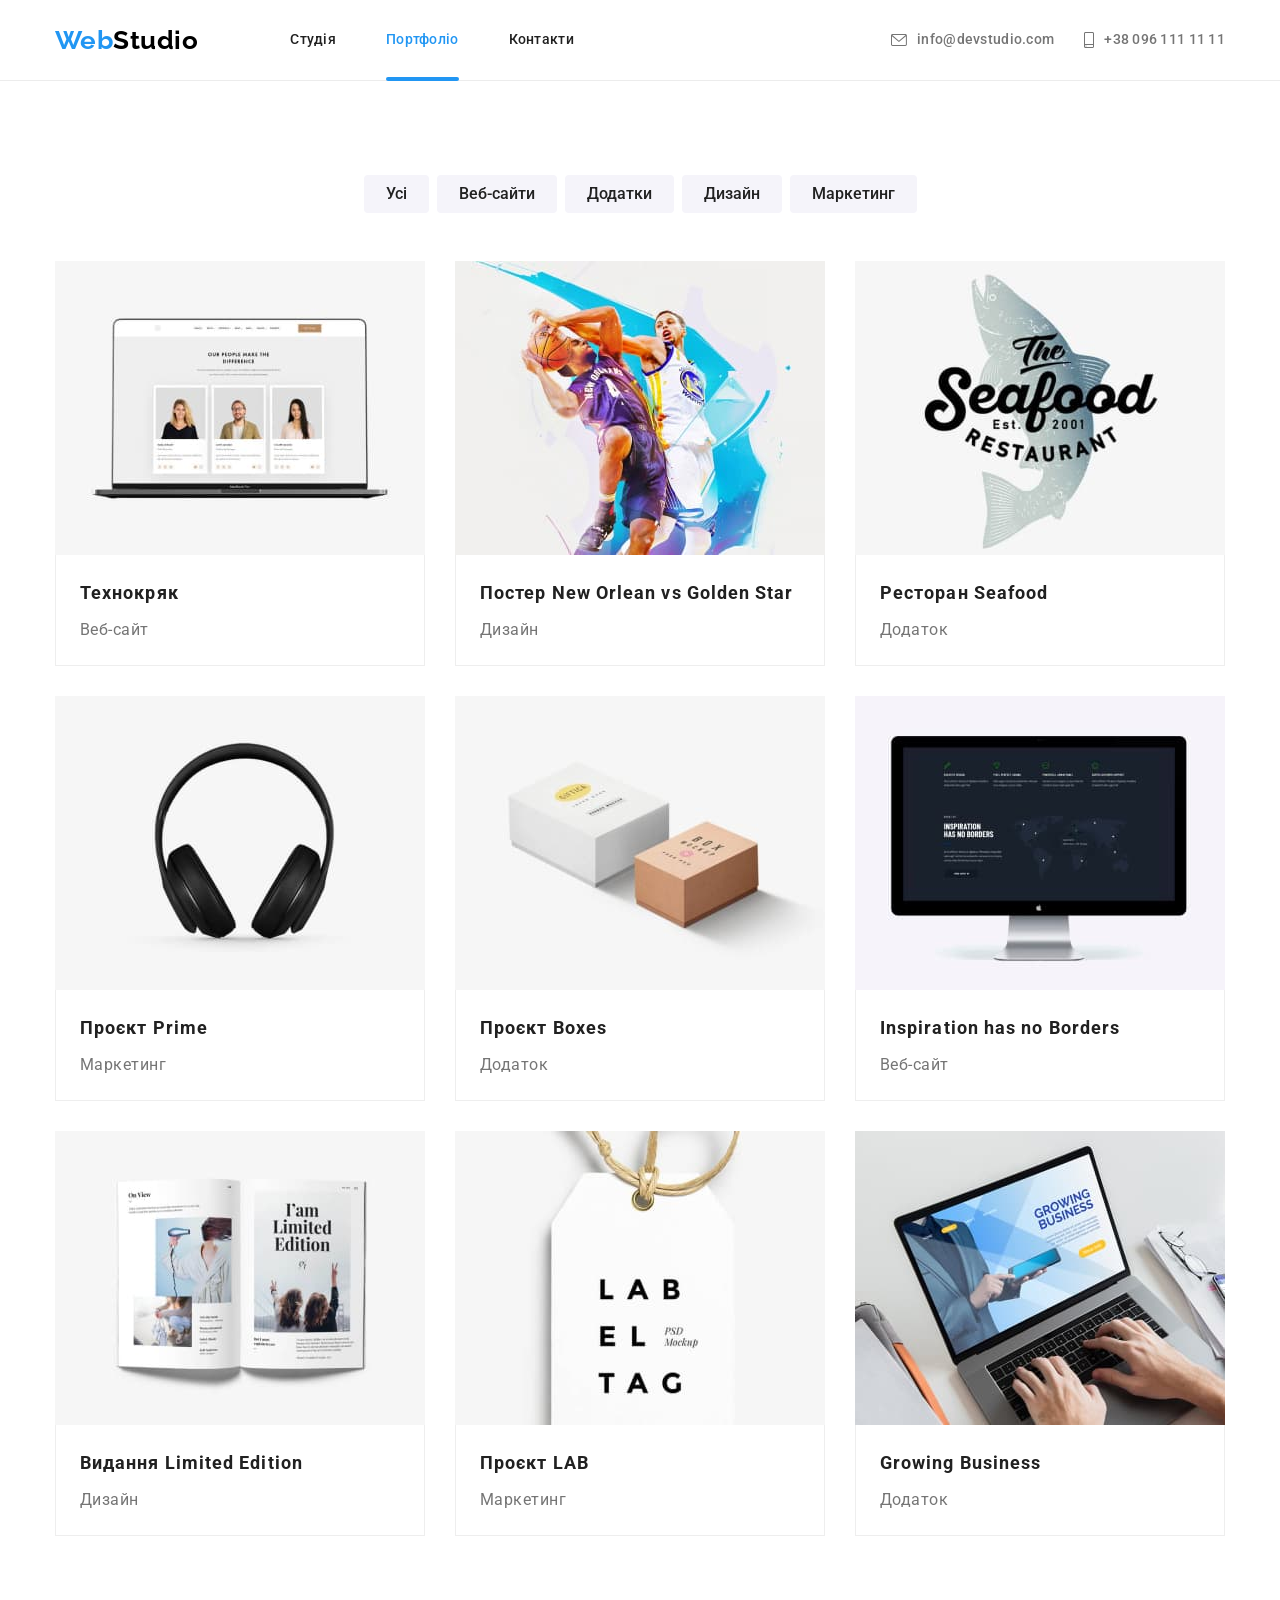
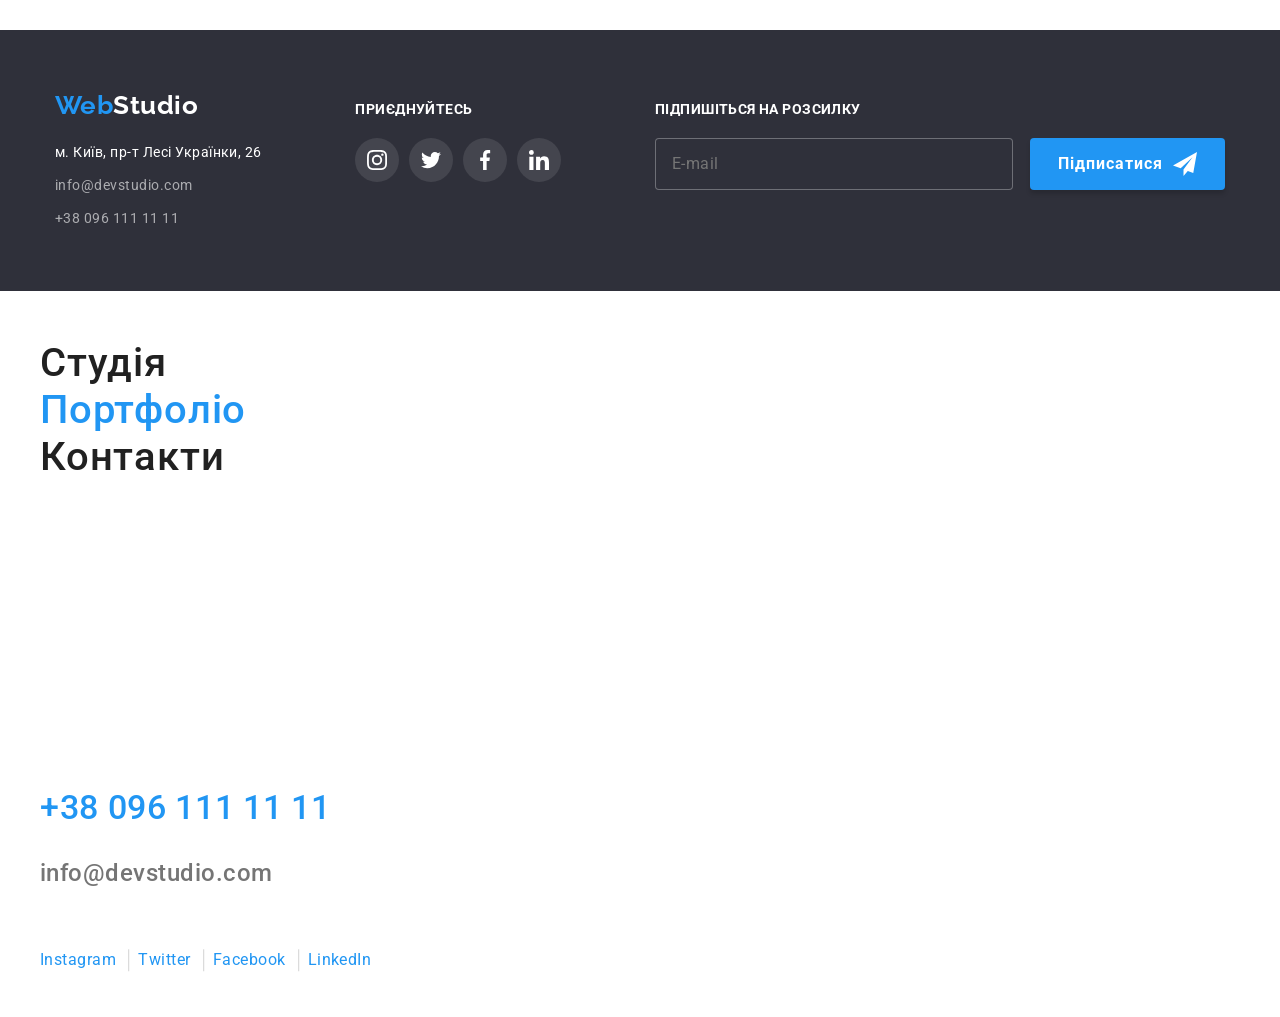
==== commit 56e5ad9f: "corrected mobile menu" ====
--- a/portfolio.html
+++ b/portfolio.html
@@ -28,7 +28,7 @@
                             <a href=" ./index.html" class="link header__link">Студія</a>
                         </li>
                         <li class="header__item">
-                            <a href="./portfolio.html" class="link header__link  active">Портфоліо</a>
+                            <a href="./portfolio.html" class="link header__link active">Портфоліо</a>
                         </li>
                         <li class="header__item">
                             <a href=" #" class="link header__link">Контакти</a>
@@ -38,21 +38,21 @@
                 <ul class="header__contacts">
                     <li class="header__item">
                         <a href="mailto:info@devstudio.com" class="header__contacts-link link ">
-                            <svg class="envelope" width="16" height="12">
+                            <svg class="envelope">
                                 <use href="./images/icons.svg#envelope"></use>
                             </svg>info@devstudio.com
                         </a>
                     </li>
                     <li class="header__item">
                         <a href="tel:+380961111111" class="header__contacts-link link">
-                            <svg class="smartphone" width="10" height="16">
+                            <svg class="smartphone">
                                 <use href="./images/icons.svg#smartphone"></use>
                             </svg>+38 096 111 11 11
                         </a>
                     </li>
                 </ul>
 
-                <button class="mobile-menu__button-menu" type="button" mobile-menu-open>
+                <button class="mobile-menu__button-menu" type="button" data-menu-open>
                     <svg class="mobile-menu__button-menu__icon" aria-label="Mobile menu">
                         <use class="mobile-menu__open" href="./images/icons.svg#mobile-menu"></use>
                         <!-- <use class="mobile-menu__close " href="./images/icons.svg#mobile-close"></use> -->
@@ -103,7 +103,7 @@
                         <a class="link project__link" href="#">
                             <div class="project__about">
                                 <picture>
-                                    <source srcset="./images/neworlean-mobile.jpg 1x, ./images/neworlean-mobile2x.jpg 2x" media="(max-width: 767px)">
+                                    <source srcset="./images/neworlean-mobile.jpg 1x, ./images/neworlean-mobile@2x.jpg 2x" media="(max-width: 767px)">
                                     <source srcset="./images/neworlean-tablet.jpg 1x, ./images/neworlean-tablet@2x.jpg 2x" media="(max-width: 1199px)">
                                     <source srcset="./images/neworlean-desktop.jpg 1x, ./images/neworlean-desktop@2x.jpg 2x" media="(min-width: 1200px)">
                                     <img class="" src="./images/technocrack-mobile.jpg" alt="Постер New Orlean vs Golden Star">
@@ -121,7 +121,7 @@
                         <a class="link project__link" href="#">
                             <div class="project__about">
                                 <picture>
-                                    <source srcset="./images/seafood-mobile.jpg 1x, ./images/seafood-ьщишду@2x.jpg 2x" media="(max-width: 767px)">
+                                    <source srcset="./images/seafood-mobile.jpg 1x, ./images/seafood-mobile@2x.jpg 2x" media="(max-width: 767px)">
                                     <source srcset="./images/seafood-tablet.jpg 1x, ./images/seafood-tablet@2x.jpg 2x" media="(max-width: 1199px)">
                                     <source srcset="./images/seafood-desktop.jpg 1x, ./images/seafood-desktop@2x.jpg 2x" media="(min-width: 1200px)">
                                     <img class="" src="./images/seafood-mobile.jpg" alt="Ресторан Seafood">
@@ -313,9 +313,9 @@
     </footer>
 
         <!-- Mobile menu -->
-        <div class="mobile-menu" mobile-menu>
-            <div class="container">
-                <button class="mobile-menu__button-close" type="button" mobile-menu-close>
+        <div class="mobile-menu" data-menu>
+            <div class="vision">
+                <button class="mobile-menu__button-close" type="button" data-menu-close>
                     <svg class="mobile-menu__icon-close">
                         <use href="./images/icons.svg#mobile-close"></use>
                     </svg>
@@ -335,10 +335,20 @@
                     <ul class="mobile-menu__contacts">
                     
                         <li class="mobile-menu__contacts-item">
-                            <a href="tel:+380961111111" class="mobile-menu__contacts-phone link">+38 096 111 11 11</a>
+                            <a href="tel:+380961111111" class="mobile-menu__contacts-phone link">
+                            <!-- <svg class="smartphone" width="10" height="16">
+                                <use href="./images/icons.svg#smartphone"></use>
+                            </svg> -->
+                            +38 096 111 11 11
+                            </a>
                         </li>
                         <li class="mobile-menu__contacts-item">
-                            <a href="mailto:info@devstudio.com" class="mobile-menu__contacts-mail link ">info@devstudio.com</a>
+                            <a href="mailto:info@devstudio.com" class="mobile-menu__contacts-mail link ">
+                            <!-- <svg class="envelope" width="16" height="12">
+                                <use href="./images/icons.svg#envelope"></use>
+                            </svg> -->
+                            info@devstudio.com
+                            </a>
                         </li>
                     </ul>
                     <ul class="mobile-menu__socials">
@@ -357,6 +367,8 @@
                     </ul>
                 </div>
             </div>
+                
+            
         </div>
         
         <script src="./js/mobile-menu.js"></script>
--- a/css/main.min.css
+++ b/css/main.min.css
@@ -1 +1 @@
-.visually-hidden{position:absolute;white-space:nowrap;width:1px;height:1px;overflow:hidden;border:0;padding:0;clip:rect(0 0 0 0);-webkit-clip-path:inset(50%);clip-path:inset(50%);margin:-1px}.mobile-menu.is-open{display:block;opacity:1;visibility:visible;pointer-events:auto}/*! modern-normalize v1.1.0 | MIT License | https://github.com/sindresorhus/modern-normalize */*,::before,::after{box-sizing:border-box}html{-moz-tab-size:4;-o-tab-size:4;tab-size:4}html{line-height:1.15;-webkit-text-size-adjust:100%}body{margin:0}body{font-family:system-ui,-apple-system,"Segoe UI",Roboto,Helvetica,Arial,sans-serif,"Apple Color Emoji","Segoe UI Emoji"}hr{height:0;color:inherit}abbr[title]{-webkit-text-decoration:underline dotted;text-decoration:underline dotted}b,strong{font-weight:bolder}code,kbd,samp,pre{font-family:ui-monospace,SFMono-Regular,Consolas,"Liberation Mono",Menlo,monospace;font-size:1em}small{font-size:80%}sub,sup{font-size:75%;line-height:0;position:relative;vertical-align:baseline}sub{bottom:-0.25em}sup{top:-0.5em}table{text-indent:0;border-color:inherit}button,input,optgroup,select,textarea{font-family:inherit;font-size:100%;line-height:1.15;margin:0}button,select{text-transform:none}button,[type=button],[type=reset],[type=submit]{-webkit-appearance:button}::-moz-focus-inner{border-style:none;padding:0}:-moz-focusring{outline:1px dotted ButtonText}:-moz-ui-invalid{box-shadow:none}legend{padding:0}progress{vertical-align:baseline}::-webkit-inner-spin-button,::-webkit-outer-spin-button{height:auto}[type=search]{-webkit-appearance:textfield;outline-offset:-2px}::-webkit-search-decoration{-webkit-appearance:none}::-webkit-file-upload-button{-webkit-appearance:button;font:inherit}summary{display:list-item}ul,p{list-style:none;margin:0;padding:0}h1,h2,h3{margin:0}.link{text-decoration:none}.section{padding:60px 0}@media screen and (min-width: 1200px){.section{padding-top:94px;padding-bottom:94px}}body{background-color:#fff;color:#757575;font-family:roboto,sans-serif;letter-spacing:.03em;min-width:240px}img{display:block}.logo{display:block;font-family:"Raleway";font-weight:700;font-size:24px;line-height:1.17}.logo-first{color:#2196f3}.logo__header{color:#000}.logo__footer{margin:0 0 20px 0;color:#fff}@media screen and (min-width: 1200px){.logo{font-size:26px;line-height:1.19}}.button{padding:10px 24px;color:#fff;font-family:inherit;font-weight:700;font-size:16px;line-height:1.88;letter-spacing:.06em;cursor:pointer;border-radius:4px;border:none;background-color:#2196f3;box-shadow:0px 4px 4px rgba(0,0,0,.15);transition:background-color 250ms cubic-bezier(0.4, 0, 0.2, 1)}.button:hover,.button:focus{background-color:#188ce8}@media screen and (min-width: 1200px){.button{padding:10px 32px}}.mobile-menu__button-menu{width:40px;height:40px;top:10px;right:15px;padding:0;border:none;background:none}.mobile-menu__button-menu:hover,.mobile-menu__button-menu:focus{cursor:pointer;border-color:#2196f3;fill:#2196f3}.mobile-menu__button-menu .mobile-menu__close{display:none}.mobile-menu__button-menu.is-open .mobile-menu__close{display:block}.mobile-menu__button-menu.is-open .mobile-menu__open{display:none}@media screen and (min-width: 768px){.mobile-menu__button-menu{display:none}}.mobile-menu__button-menu__icon{width:40px;height:40px}.mobile-menu__button-close{position:absolute;display:flex;width:40px;height:40px;padding:0;top:8px;right:8px;justify-content:center;align-items:center;background-color:rgba(0,0,0,0);border:none}.mobile-menu__button-close:hover,.mobile-menu__button-close:focus{cursor:pointer;border-color:#2196f3;fill:#2196f3}@media screen and (min-width: 768px){.mobile-menu__button-close{display:none}}.order__button{display:block;margin-left:auto;margin-right:auto}.footer__button{display:flex;align-items:center;margin-left:auto;margin-right:auto;padding:10px 28px}@media screen and (min-width: 1200px){.footer__button{margin:0}}.modal__button{display:block;margin-left:auto;margin-right:auto}.modal__button-close{position:absolute;display:flex;width:30px;height:30px;padding:0;top:8px;right:8px;justify-content:center;align-items:center;cursor:pointer;border-radius:50%;background-color:#fff;border:1px solid rgba(0,0,0,.1)}.modal__icon-close{width:18px;height:18px;transition:fill 250ms cubic-bezier(0.4, 0, 0.2, 1)}.filter__button{padding:6px 22px;color:#212121;background-color:#f5f4fa;font-family:inherit;font-weight:500;font-size:16px;line-height:1.63;cursor:pointer;border:none;border-radius:4px;transition:color 250ms cubic-bezier(0.4, 0, 0.2, 1),background-color 250ms cubic-bezier(0.4, 0, 0.2, 1),box-shadow 250ms cubic-bezier(0.4, 0, 0.2, 1)}.filter__button:hover,.filter__button:focus{color:#fff;background-color:#2196f3;box-shadow:0px 3px 1px rgba(0,0,0,.1),0px 1px 2px rgba(0,0,0,.08),0px 2px 2px rgba(0,0,0,.12)}.social-list{display:flex;justify-content:center;-moz-column-gap:10px;column-gap:10px}.social-list__item{width:44px;height:44px}.social-list__link{display:flex;width:100%;height:100%;justify-content:center;align-items:center;border-radius:50%;fill:#afb1b8;background-color:rgba(255,255,255,.1);transition:background-color 250ms cubic-bezier(0.4, 0, 0.2, 1),fill 250ms cubic-bezier(0.4, 0, 0.2, 1)}.social-list__link:hover,.social-list__link:focus{background-color:#2196f3;fill:#fff}.social-list__icon{width:20px;height:20px}.overlay{height:400px;margin-left:auto;margin-right:auto;padding:118px 0;background-color:#c4c4c4;background-position:center center;background-size:cover;background-repeat:no-repeat}@media screen and (min-width: 1200px){.overlay{max-width:1600px;height:600px;padding:200px 0}}@media screen and (max-width: 767px){.overlay{background-image:linear-gradient(to right, rgba(47, 48, 58, 0.4), rgba(47, 48, 58, 0.4)),url(../images/overlay-mobile.jpg)}}@media screen and (max-width: 767px)and (min-device-pixel-ratio: 2),screen and (max-width: 767px)and (-webkit-min-device-pixel-ratio: 2),screen and (max-width: 767px)and (min-resolution: 192dpi),screen and (max-width: 767px)and (min-resolution: 2dppx){.overlay{background-image:linear-gradient(to right, rgba(47, 48, 58, 0.4), rgba(47, 48, 58, 0.4)),url(../images/overlay-mobile@2x.jpg)}}@media screen and (min-width: 768px){.overlay{background-image:linear-gradient(to right, rgba(47, 48, 58, 0.4), rgba(47, 48, 58, 0.4)),url(../images/overlay-tablet.jpg)}}@media screen and (min-width: 768px)and (min-device-pixel-ratio: 2),screen and (min-width: 768px)and (-webkit-min-device-pixel-ratio: 2),screen and (min-width: 768px)and (min-resolution: 192dpi),screen and (min-width: 768px)and (min-resolution: 2dppx){.overlay{background-image:linear-gradient(to right, rgba(47, 48, 58, 0.4), rgba(47, 48, 58, 0.4)),url(../images/overlay-tablet@2x.jpg)}}@media screen and (min-width: 1200px){.overlay{padding:200px 0;max-width:1600px;height:600px;background-image:linear-gradient(to right, rgba(47, 48, 58, 0.4), rgba(47, 48, 58, 0.4)),url(../images/overlay-desktop.jpg)}}@media screen and (min-width: 1200px)and (min-device-pixel-ratio: 2),screen and (min-width: 1200px)and (-webkit-min-device-pixel-ratio: 2),screen and (min-width: 1200px)and (min-resolution: 192dpi),screen and (min-width: 1200px)and (min-resolution: 2dppx){.overlay{background-image:linear-gradient(to right, rgba(47, 48, 58, 0.4), rgba(47, 48, 58, 0.4)),url(../images/overlay-desktop@2x.jpg)}}@media screen and (min-width: 768px){.employee-cards{max-width:768px;margin-left:auto;margin-right:auto;display:flex;flex-wrap:wrap;justify-content:center;gap:30px}}@media screen and (min-width: 1200px){.employee-cards{max-width:1200px}}.employee-cards__item{max-width:450px;height:622px;margin-bottom:30px;margin-left:auto;margin-right:auto;background-color:#fff;box-shadow:0px 1px 3px rgba(0,0,0,.12),0px 1px 1px rgba(0,0,0,.14),0px 2px 1px rgba(0,0,0,.2);border-radius:0px 0px 4px 4px}@media screen and (min-width: 768px){.employee-cards__item{margin-bottom:0;width:354px;height:536px}}@media screen and (min-width: 1200px){.employee-cards__item{width:270px;height:428px}}.employee-cards-text{padding:30px 0;text-align:center}.employee-title{margin-bottom:10px;color:#212121;font-weight:500;font-size:16px;line-height:1.19}.employee-description{margin-bottom:16px;color:#757575;font-size:16px;line-height:1.19}.clients__list{display:flex;align-items:center;gap:30px;flex-wrap:wrap;justify-content:center}@media screen and (min-width: 480px){.clients__list{max-width:480px;margin-left:auto;margin-right:auto}}@media screen and (min-width: 768px){.clients__list{max-width:768px;margin-left:auto;margin-right:auto}}@media screen and (min-width: 1200px){.clients__list{max-width:1200px;margin-left:auto;margin-right:auto}}.clients__link{display:flex;justify-content:center;width:210px;height:92px;fill:#afb1b8;border:1px solid #afb1b8;border-radius:4px;transition:color 250ms cubic-bezier(0.4, 0, 0.2, 1),fill 250ms cubic-bezier(0.4, 0, 0.2, 1),border 250ms cubic-bezier(0.4, 0, 0.2, 1)}.clients__link:hover,.clients__link:focus{color:#2196f3;fill:#2196f3;border:1px solid #2196f3}@media screen and (min-width: 1200px){.clients__link{width:170px}}.footer__postal-address{color:#fff;font-style:normal;font-size:14px;line-height:1.71;transition:color 250ms cubic-bezier(0.4, 0, 0.2, 1)}.footer__postal-address:hover,.footer__postal-address:focus{color:#2196f3}.footer__link{color:rgba(255,255,255,.6);font-style:normal;font-size:14px;line-height:1.71;transition:color 250ms cubic-bezier(0.4, 0, 0.2, 1)}.footer__link:hover,.footer__link:focus{color:#2196f3}.footer__item:not(:last-child){margin-bottom:8px}@media screen and (min-width: 1200px){.footer__item:not(:last-child){margin-bottom:9px}}.footer__title{margin-bottom:20px;font-size:14px;font-weight:700;line-height:1.14;letter-spacing:.03em;text-transform:uppercase;color:#fff}.project{max-width:450px;margin-left:auto;margin-right:auto;overflow-y:hidden}.project:not(:last-child){margin-bottom:30px}@media screen and (min-width: 768px){.project{width:354px;height:440px;margin-left:initial;margin-right:auto}}@media screen and (min-width: 1200px){.project{width:370px}}.project__link{display:block;transition:box-shadow 250ms cubic-bezier(0.4, 0, 0.2, 1)}.project__link:hover,.project__link:focus{box-shadow:0px 1px 1px rgba(0,0,0,.12),0px 4px 4px rgba(0,0,0,.06),1px 4px 6px rgba(0,0,0,.16)}.project__link:hover .project__about-text,.project__link:focus .project__about-text{transform:translateY(-100%)}.project__description{padding:20px 24px;border-left:1px solid #eee;border-right:1px solid #eee;border-bottom:1px solid #eee}.project__title{margin-bottom:4px;color:#212121;font-weight:700;font-size:18px;line-height:2;letter-spacing:.06em}.project__text{color:#757575;font-size:16px;line-height:1.88}.project__about{position:relative;overflow:hidden}@media screen and (min-width: 768px){.project__about{width:354px}}@media screen and (min-width: 1200px){.project__about{width:370px}}.project__about-text{position:absolute;width:100%;height:100%;padding:77px 24px;color:#fff;font-size:18px;line-height:1.56;letter-spacing:.03em;background-color:rgba(33,150,243,.9);transition:transform 250ms cubic-bezier(0.4, 0, 0.2, 1)}@media screen and (min-width: 768px){.project__about-text{padding:49px 24px;width:354px}}@media screen and (min-width: 1200px){.project__about-text{width:100%}}.container{min-width:200px;max-width:1200px;margin:0 auto;padding:0 15px}.header{border-bottom:1px solid #ececec}.header__main-nav{display:flex;align-items:center;justify-content:space-between}@media screen and (min-width: 480px){.header__main-nav{-moz-column-gap:87px;column-gap:87px}}@media screen and (min-width: 1200px){.header__main-nav{-moz-column-gap:92px;column-gap:92px}}.header__container{display:flex;align-items:center;justify-content:space-between;padding:16px 0}@media screen and (min-width: 768px){.header__container{padding:0}}.header__contacts{display:none}@media screen and (min-width: 768px){.header__contacts{display:flex;row-gap:10px;flex-direction:column;align-items:flex-start}}@media screen and (min-width: 1200px){.header__contacts{align-items:center;-moz-column-gap:30px;column-gap:30px;flex-direction:row}}.header__contacts-link{display:flex;align-items:center;color:#757575;fill:#757575;font-weight:500;font-size:12px;line-height:1.17;letter-spacing:.02em;transition:color 250ms cubic-bezier(0.4, 0, 0.2, 1),fill 250ms cubic-bezier(0.4, 0, 0.2, 1)}@media screen and (min-width: 1200px){.header__contacts-link{font-size:14px;line-height:1.14}}.header__contacts-link:hover,.header__contacts-link:focus{color:#2196f3;fill:#2196f3}.header__link{display:block;padding-top:32px;padding-bottom:32px;color:#212121;font-weight:500;font-size:14px;line-height:1.14;letter-spacing:.02em;transition:color 250ms cubic-bezier(0.4, 0, 0.2, 1)}.header__item{position:relative}.header__menu{display:none}.header__menu a:hover,.header__menu a:focus{color:#2196f3}@media screen and (min-width: 768px){.header__menu{display:flex;-moz-column-gap:50px;column-gap:50px;align-items:center}}.header .active::after{content:"";position:absolute;width:100%;height:4px;left:0;bottom:-1px;background-color:#2196f3;border-radius:2px}.envelope,.smartphone{margin-right:10px}.order-service{text-align:center}.main__title{max-width:360px;margin:0 auto 30px;color:#fff;font-weight:900;font-size:26px;line-height:1.62;letter-spacing:.06em;text-transform:uppercase}@media screen and (min-width: 1200px){.main__title{max-width:696px;font-size:44px;line-height:1.36}}@media screen and (min-width: 768px){.features{max-width:768px;margin-left:auto;margin-right:auto}}@media screen and (min-width: 1200px){.features{min-width:1200px}}@media screen and (min-width: 768px){.features__list{display:flex;align-items:center;gap:30px;flex-wrap:wrap;justify-content:center}}@media screen and (min-width: 1200px){.features__list{flex-wrap:nowrap;align-items:normal;justify-content:normal}}.feauteres__icons{width:70px;height:70px}.features__background{display:flex;justify-content:center;align-items:center;height:120px;margin-bottom:30px;background-color:#f5f4fa;border-radius:4px}.feature-title{margin-bottom:10px;color:#212121;font-weight:700;font-size:14px;line-height:1.14;text-transform:uppercase;text-align:center}@media screen and (min-width: 768px){.feature-title{text-align:start}}.features__item{width:100%;margin-bottom:30px}@media screen and (min-width: 768px){.features__item{width:354px}}@media screen and (min-width: 1200px){.features__item{width:270px}}.feature-description{font-size:14px;line-height:1.7}.services{display:none;padding-top:0}.services__title{margin-bottom:50px;color:#212121;font-weight:700;font-size:36px;line-height:1.14;text-align:center}.services__subtitle{position:absolute;bottom:0;width:370px;padding:27px 0;font-size:14px;line-height:1.14;text-align:center;letter-spacing:.03em;text-transform:uppercase;color:#fff;background:rgba(47,48,58,.8)}.services__list{display:flex;align-items:center;-moz-column-gap:30px;column-gap:30px}.services__item{position:relative}@media screen and (min-width: 1200px){.services{display:block}}.team{background-color:#f5f4fa}.team__title{margin-bottom:30px;color:#212121;font-weight:700;font-size:28px;line-height:1.18;text-align:center}@media screen and (min-width: 1200px){.team__title{font-size:36px;line-height:1.14;margin-bottom:50px}}.team img{max-width:450px}.clients__title{margin-bottom:30px;color:#212121;font-weight:700;font-size:24px;line-height:1.18;text-align:center}@media screen and (min-width: 1200px){.clients__title{margin-bottom:50px;font-size:36px;line-height:1.14}}.filter__list{display:flex;max-width:326px;margin-left:auto;margin-right:auto;margin-bottom:40px;-moz-column-gap:8px;column-gap:8px;row-gap:15px;flex-wrap:wrap;align-items:center;justify-content:center}@media screen and (min-width: 768px){.filter__list{max-width:768px;margin-bottom:30px}}@media screen and (min-width: 1200px){.filter__list{max-width:1200px;margin-bottom:48px}}@media screen and (min-width: 768px){.gallery{display:flex;max-width:738px;margin-left:auto;margin-right:auto;flex-wrap:wrap;justify-content:center;gap:30px}}@media screen and (min-width: 1200px){.gallery{max-width:1200px}}.footer{padding-top:60px;padding-bottom:60px;background-color:#2f303a}.footer__container{-moz-column-gap:70px;column-gap:70px;text-align:center;justify-content:space-between;align-items:baseline}@media screen and (min-width: 768px){.footer__container{max-width:768px;margin-left:auto;margin-right:auto;display:flex;flex-wrap:wrap;justify-content:space-around}}@media screen and (min-width: 1200px){.footer__container{max-width:1200px;text-align:start;margin:0;display:flex;flex-wrap:nowrap;justify-content:space-between;align-items:baseline}}.footer .social-list__link{fill:#fff}.footer__post{margin-bottom:60px}@media screen and (min-width: 1200px){.footer__post{margin-bottom:0}}.footer__join{margin-bottom:60px}@media screen and (min-width: 1200px){.footer__join{margin-bottom:0}}.modal__form-field{display:flex;flex-direction:column;margin-bottom:10px}.modal__form-label{margin-bottom:4px;font-size:12px;line-height:.86;letter-spacing:.01em;color:#757575}.modal__wrop{position:relative}.modal__form-input{width:100%;height:40px;padding-left:42px}.modal__form-icon{position:absolute;width:18px;height:18px;top:50%;left:12px;transform:translateY(-50%);transition:color 250ms cubic-bezier(0.4, 0, 0.2, 1),fill 250ms cubic-bezier(0.4, 0, 0.2, 1),border 250ms cubic-bezier(0.4, 0, 0.2, 1)}.modal__form-input,.modal__form-textarea{border:1px solid rgba(33,33,33,.2);border-radius:4px;transition:border 250ms cubic-bezier(0.4, 0, 0.2, 1)}.modal__form-comment{display:flex;flex-direction:column;margin-bottom:20px}.modal__form-textarea{height:120px;padding:12px 16px;resize:none}.modal__form-textarea::-moz-placeholder{font-family:inherit;font-size:12px;line-height:1.17;letter-spacing:.01em;color:rgba(117,117,117,.5)}.modal__form-textarea:-ms-input-placeholder{font-family:inherit;font-size:12px;line-height:1.17;letter-spacing:.01em;color:rgba(117,117,117,.5)}.modal__form-textarea::placeholder{font-family:inherit;font-size:12px;line-height:1.17;letter-spacing:.01em;color:rgba(117,117,117,.5)}:active,:hover,:focus{outline:0;outline-offset:0}.modal__icon-close:hover,.modal__button-close:focus,.modal__form-input:hover,.modal__form-input:hover+.modal__form-icon,.modal__form-input:focus,.modal__form-input:focus+.modal__form-icon,.modal__form-textarea:hover,.modal__form-textarea:focus{cursor:pointer;border-color:#2196f3;fill:#2196f3}.modal__form-check{margin-bottom:30px;text-align:left}@media screen and (min-width: 1200px){.modal__form-check{text-align:center}}.modal__check{-webkit-appearance:none;-moz-appearance:none;appearance:none}.modal__check:checked+.modal__icon-check{fill:#fff;background-color:#2196f3;border-color:#2196f3}.modal__icon-check{vertical-align:middle;border:2px solid #212121;border-radius:2px;fill:rgba(0,0,0,0);transition:color 250ms cubic-bezier(0.4, 0, 0.2, 1),fill 250ms cubic-bezier(0.4, 0, 0.2, 1),border 250ms cubic-bezier(0.4, 0, 0.2, 1)}@media screen and (min-width: 1200px){.modal__icon-check{margin-right:8px}}.modal__form-agreement{display:inline-block;font-size:12px;line-height:1.71;letter-spacing:.03em;color:#757575}@media screen and (min-width: 1200px){.modal__form-agreement{font-size:14px}}.modal__text-agreement{vertical-align:middle}.terms-agreement{color:#2196f3}@media screen and (min-width: 768px){.footer__form-subscribe{width:450px}}@media screen and (min-width: 1200px){.footer__form-subscribe{width:570px}}.footer__form-wrop{margin-left:auto;margin-right:auto}@media screen and (min-width: 1200px){.footer__form-wrop{display:flex;-moz-column-gap:12px;column-gap:12px;justify-content:space-between}}.footer__form-input{width:100%;max-width:450px;margin-bottom:20px;padding:15px 16px;font-size:16px;line-height:1.25;letter-spacing:.03em;color:var(--footer-contact-color);background-color:#2f303a;border:1px solid rgba(255,255,255,.3);border-radius:4px}@media screen and (min-width: 1200px){.footer__form-input{width:358px;margin-bottom:0}}.icon-subscribe{fill:#fff;margin-left:10px}.backdrop{position:fixed;width:100%;height:100%;top:0;background-color:rgba(0,0,0,.2);transition:opacity 250ms linear,visibility 250ms linear,transform 250ms linear}.backdrop.is-hidden{visibility:hidden;opacity:0;pointer-events:none;transform:scale(2)}.modal{display:flex;padding:20px 0;height:100%;align-content:center;justify-content:center;align-items:center}.modal__container{position:relative;max-width:450px;height:609px;background-color:#fff;border-radius:4px;overflow-y:auto;padding:40px}@media screen and (min-width: 1200px){.modal__container{max-width:528px}}.modal__title{margin-bottom:12px;font-size:20px;line-height:1.15;text-align:center;letter-spacing:.03em;color:#212121}@media screen and (min-width: 768px){.modal__title{line-height:1.5}}@media screen and (max-width: 767px){.mobile-menu{outline:solid red;display:none;width:100%;height:100%;background:#fff;position:fixed;top:0;left:0;width:100%}.mobile-menu__icon-close{width:40px;height:40px}.mobile-menu__item:not(:last-child){margin-bottom:32px}}@media screen and (min-width: 768px){.mobile-menu{display:none}}.mobile-menu__nav{top:0;left:0;width:100%;margin-bottom:306px;font-weight:500;font-size:40px;line-height:1.18;letter-spacing:.02em}.mobile-menu__nav .mobile-menu__link:focus,.mobile-menu__nav .mobile-menu__link:focus{cursor:pointer;border-color:#2196f3;color:#2196f3}.mobile-menu__content{padding:48px 40px}.mobile-menu__link{color:#212121}.mobile-menu__contacts{margin-bottom:64px}.mobile-menu__contacts-item:first-child{margin-bottom:32px}.mobile-menu__contacts-mail{color:#757575;font-weight:500;font-size:24px;line-height:1.17;letter-spacing:.02em}.mobile-menu__contacts-phone{color:#2196f3;font-weight:500;font-size:34px;line-height:1.18;letter-spacing:.02em}.mobile-menu__socials{display:flex;justify-content:flex-start;align-items:center;flex-wrap:wrap;-moz-column-gap:10px;column-gap:10px}.mobile-menu__socials-link{color:#2196f3;display:flex}.soclink-before::before{content:"";display:inline-block;width:22px;margin-right:-10px;border-bottom:1px solid rgba(33,33,33,.2);transform:rotate(90deg)}.active{color:#2196f3}/*# sourceMappingURL=main.min.css.map */+.visually-hidden{position:absolute;white-space:nowrap;width:1px;height:1px;overflow:hidden;border:0;padding:0;clip:rect(0 0 0 0);-webkit-clip-path:inset(50%);clip-path:inset(50%);margin:-1px}.mobile-menu.is-open{display:block;opacity:1;visibility:visible;pointer-events:auto}@media screen and (min-width: 768px){.mobile-menu.is-open{display:none}}/*! modern-normalize v1.1.0 | MIT License | https://github.com/sindresorhus/modern-normalize */*,::before,::after{box-sizing:border-box}html{-moz-tab-size:4;-o-tab-size:4;tab-size:4}html{line-height:1.15;-webkit-text-size-adjust:100%}body{margin:0}body{font-family:system-ui,-apple-system,"Segoe UI",Roboto,Helvetica,Arial,sans-serif,"Apple Color Emoji","Segoe UI Emoji"}hr{height:0;color:inherit}abbr[title]{-webkit-text-decoration:underline dotted;text-decoration:underline dotted}b,strong{font-weight:bolder}code,kbd,samp,pre{font-family:ui-monospace,SFMono-Regular,Consolas,"Liberation Mono",Menlo,monospace;font-size:1em}small{font-size:80%}sub,sup{font-size:75%;line-height:0;position:relative;vertical-align:baseline}sub{bottom:-0.25em}sup{top:-0.5em}table{text-indent:0;border-color:inherit}button,input,optgroup,select,textarea{font-family:inherit;font-size:100%;line-height:1.15;margin:0}button,select{text-transform:none}button,[type=button],[type=reset],[type=submit]{-webkit-appearance:button}::-moz-focus-inner{border-style:none;padding:0}:-moz-focusring{outline:1px dotted ButtonText}:-moz-ui-invalid{box-shadow:none}legend{padding:0}progress{vertical-align:baseline}::-webkit-inner-spin-button,::-webkit-outer-spin-button{height:auto}[type=search]{-webkit-appearance:textfield;outline-offset:-2px}::-webkit-search-decoration{-webkit-appearance:none}::-webkit-file-upload-button{-webkit-appearance:button;font:inherit}summary{display:list-item}ul,p{list-style:none;margin:0;padding:0}h1,h2,h3{margin:0}.link{text-decoration:none}.section{padding:60px 0}@media screen and (min-width: 1200px){.section{padding-top:94px;padding-bottom:94px}}body{background-color:#fff;color:#757575;font-family:roboto,sans-serif;letter-spacing:.03em;min-width:240px}img{display:block}.logo{display:block;font-family:"Raleway";font-weight:700;font-size:24px;line-height:1.17}.logo-first{color:#2196f3}.logo__header{color:#000}.logo__footer{margin:0 0 20px 0;color:#fff}@media screen and (min-width: 1200px){.logo{font-size:26px;line-height:1.19}}.button{padding:10px 24px;color:#fff;font-family:inherit;font-weight:700;font-size:16px;line-height:1.88;letter-spacing:.06em;cursor:pointer;border-radius:4px;border:none;background-color:#2196f3;box-shadow:0px 4px 4px rgba(0,0,0,.15);transition:background-color 250ms cubic-bezier(0.4, 0, 0.2, 1)}.button:hover,.button:focus{background-color:#188ce8}@media screen and (min-width: 1200px){.button{padding:10px 32px}}.mobile-menu__button-menu{width:40px;height:40px;top:10px;right:15px;padding:0;border:none;background:none}.mobile-menu__button-menu:hover,.mobile-menu__button-menu:focus{cursor:pointer;border-color:#2196f3;fill:#2196f3}.mobile-menu__button-menu .mobile-menu__close{display:none}.mobile-menu__button-menu.is-open .mobile-menu__close{display:block}.mobile-menu__button-menu.is-open .mobile-menu__open{display:none}@media screen and (min-width: 768px){.mobile-menu__button-menu{display:none}}.mobile-menu__button-menu__icon{width:40px;height:40px}.mobile-menu__button-close{position:absolute;display:flex;width:40px;height:40px;padding:0;top:8px;right:8px;justify-content:center;align-items:center;background-color:rgba(0,0,0,0);border:none}.mobile-menu__button-close:hover,.mobile-menu__button-close:focus{cursor:pointer;border-color:#2196f3;fill:#2196f3}@media screen and (min-width: 768px){.mobile-menu__button-close{display:none}}.footer__button{display:flex;align-items:center;margin-left:auto;margin-right:auto;padding:10px 28px}@media screen and (min-width: 1200px){.footer__button{margin:0}}.modal__button{display:block;margin-left:auto;margin-right:auto;padding:10px 52px}.modal__button-close{position:absolute;display:flex;width:30px;height:30px;padding:0;top:8px;right:8px;justify-content:center;align-items:center;cursor:pointer;border-radius:50%;background-color:#fff;border:1px solid rgba(0,0,0,.1)}.modal__icon-close{width:18px;height:18px;transition:fill 250ms cubic-bezier(0.4, 0, 0.2, 1)}.filter__button{padding:6px 22px;color:#212121;background-color:#f5f4fa;font-family:inherit;font-weight:500;font-size:16px;line-height:1.63;cursor:pointer;border:none;border-radius:4px;transition:color 250ms cubic-bezier(0.4, 0, 0.2, 1),background-color 250ms cubic-bezier(0.4, 0, 0.2, 1),box-shadow 250ms cubic-bezier(0.4, 0, 0.2, 1)}.filter__button:hover,.filter__button:focus{color:#fff;background-color:#2196f3;box-shadow:0px 3px 1px rgba(0,0,0,.1),0px 1px 2px rgba(0,0,0,.08),0px 2px 2px rgba(0,0,0,.12)}.social-list{display:flex;justify-content:center;-moz-column-gap:10px;column-gap:10px}.social-list__item{width:44px;height:44px}.social-list__link{display:flex;width:100%;height:100%;justify-content:center;align-items:center;border-radius:50%;fill:#afb1b8;background-color:rgba(255,255,255,.1);transition:background-color 250ms cubic-bezier(0.4, 0, 0.2, 1),fill 250ms cubic-bezier(0.4, 0, 0.2, 1)}.social-list__link:hover,.social-list__link:focus{background-color:#2196f3;fill:#fff}.social-list__icon{width:20px;height:20px}.overlay{height:400px;margin-left:auto;margin-right:auto;padding:118px 0;background-color:#c4c4c4;background-position:center center;background-size:cover;background-repeat:no-repeat}@media screen and (min-width: 1200px){.overlay{max-width:1600px;height:600px;padding:200px 0}}@media screen and (max-width: 767px){.overlay{background-image:linear-gradient(to right, rgba(47, 48, 58, 0.4), rgba(47, 48, 58, 0.4)),url(../images/overlay-mobile.jpg)}}@media screen and (max-width: 767px)and (min-device-pixel-ratio: 2),screen and (max-width: 767px)and (-webkit-min-device-pixel-ratio: 2),screen and (max-width: 767px)and (min-resolution: 192dpi),screen and (max-width: 767px)and (min-resolution: 2dppx){.overlay{background-image:linear-gradient(to right, rgba(47, 48, 58, 0.4), rgba(47, 48, 58, 0.4)),url(../images/overlay-mobile@2x.jpg)}}@media screen and (min-width: 768px){.overlay{background-image:linear-gradient(to right, rgba(47, 48, 58, 0.4), rgba(47, 48, 58, 0.4)),url(../images/overlay-tablet.jpg)}}@media screen and (min-width: 768px)and (min-device-pixel-ratio: 2),screen and (min-width: 768px)and (-webkit-min-device-pixel-ratio: 2),screen and (min-width: 768px)and (min-resolution: 192dpi),screen and (min-width: 768px)and (min-resolution: 2dppx){.overlay{background-image:linear-gradient(to right, rgba(47, 48, 58, 0.4), rgba(47, 48, 58, 0.4)),url(../images/overlay-tablet@2x.jpg)}}@media screen and (min-width: 1200px){.overlay{padding:200px 0;max-width:1600px;background-image:linear-gradient(to right, rgba(47, 48, 58, 0.4), rgba(47, 48, 58, 0.4)),url(../images/overlay-desktop.jpg)}}@media screen and (min-width: 1200px)and (min-device-pixel-ratio: 2),screen and (min-width: 1200px)and (-webkit-min-device-pixel-ratio: 2),screen and (min-width: 1200px)and (min-resolution: 192dpi),screen and (min-width: 1200px)and (min-resolution: 2dppx){.overlay{background-image:linear-gradient(to right, rgba(47, 48, 58, 0.4), rgba(47, 48, 58, 0.4)),url(../images/overlay-desktop@2x.jpg)}}@media screen and (min-width: 768px){.employee-cards{max-width:768px;margin-left:auto;margin-right:auto;display:flex;flex-wrap:wrap;justify-content:center;gap:30px}}@media screen and (min-width: 1200px){.employee-cards{max-width:1200px}}.employee-cards__item{background-color:#fff;box-shadow:0px 1px 3px rgba(0,0,0,.12),0px 1px 1px rgba(0,0,0,.14),0px 2px 1px rgba(0,0,0,.2);border-radius:0px 0px 4px 4px}@media screen and (min-width: 768px){.employee-cards__item{margin-bottom:0}}@media screen and (min-width: 1200px){.employee-cards__item{width:270px;height:428px}}.employee-cards__item:not(:last-child){margin-bottom:30px}@media screen and (min-width: 768px){.employee-cards__item:not(:last-child){margin-bottom:0}}.employee-cards-text{padding:30px 0;text-align:center}.employee-title{margin-bottom:10px;color:#212121;font-weight:500;font-size:16px;line-height:1.19}.employee-description{margin-bottom:16px;color:#757575;font-size:16px;line-height:1.19}.clients__list{display:flex;align-items:center;gap:30px;flex-wrap:wrap;justify-content:center}@media screen and (min-width: 480px){.clients__list{max-width:480px;margin-left:auto;margin-right:auto}}@media screen and (min-width: 768px){.clients__list{max-width:768px;margin-left:auto;margin-right:auto}}@media screen and (min-width: 1200px){.clients__list{max-width:1200px;margin-left:auto;margin-right:auto}}.clients__link{display:flex;justify-content:center;width:210px;height:92px;fill:#afb1b8;border:1px solid #afb1b8;border-radius:4px;transition:color 250ms cubic-bezier(0.4, 0, 0.2, 1),fill 250ms cubic-bezier(0.4, 0, 0.2, 1),border 250ms cubic-bezier(0.4, 0, 0.2, 1)}.clients__link:hover,.clients__link:focus{color:#2196f3;fill:#2196f3;border:1px solid #2196f3}@media screen and (min-width: 1200px){.clients__link{width:170px}}.footer__postal-address{color:#fff;font-style:normal;font-size:14px;line-height:1.71;transition:color 250ms cubic-bezier(0.4, 0, 0.2, 1)}.footer__postal-address:hover,.footer__postal-address:focus{color:#2196f3}.footer__link{color:rgba(255,255,255,.6);font-style:normal;font-size:14px;line-height:1.71;transition:color 250ms cubic-bezier(0.4, 0, 0.2, 1)}.footer__link:hover,.footer__link:focus{color:#2196f3}.footer__item:not(:last-child){margin-bottom:8px}@media screen and (min-width: 1200px){.footer__item:not(:last-child){margin-bottom:9px}}.footer__title{margin-bottom:20px;font-size:14px;font-weight:700;line-height:1.14;letter-spacing:.03em;text-transform:uppercase;color:#fff}.project{max-width:450px;margin-left:auto;margin-right:auto;overflow-y:hidden}.project:not(:last-child){margin-bottom:30px}@media screen and (min-width: 768px){.project:not(:last-child){margin-bottom:0}}@media screen and (min-width: 768px){.project{width:354px;margin-left:initial;margin-right:auto}}@media screen and (min-width: 1200px){.project{width:370px}}.project__link{display:block;transition:box-shadow 250ms cubic-bezier(0.4, 0, 0.2, 1)}.project__link:hover,.project__link:focus{box-shadow:0px 1px 1px rgba(0,0,0,.12),0px 4px 4px rgba(0,0,0,.06),1px 4px 6px rgba(0,0,0,.16)}.project__link:hover .project__about-text,.project__link:focus .project__about-text{transform:translateY(-100%)}.project__description{padding:20px 24px;border-left:1px solid #eee;border-right:1px solid #eee;border-bottom:1px solid #eee}.project__title{margin-bottom:4px;color:#212121;font-weight:700;font-size:18px;line-height:2;letter-spacing:.06em}.project__text{color:#757575;font-size:16px;line-height:1.88}.project__about{position:relative;overflow:hidden}@media screen and (min-width: 768px){.project__about{width:354px}}@media screen and (min-width: 1200px){.project__about{width:370px}}.project__about-text{position:absolute;width:100%;height:100%;padding:77px 24px;color:#fff;font-size:18px;line-height:1.56;letter-spacing:.03em;background-color:rgba(33,150,243,.9);transition:transform 250ms cubic-bezier(0.4, 0, 0.2, 1)}@media screen and (min-width: 768px){.project__about-text{padding:49px 24px;width:354px}}@media screen and (min-width: 1200px){.project__about-text{width:100%}}.project__about img{width:100%}.container{min-width:200px;margin:0 auto;padding:0 15px}@media screen and (max-width: 767px){.main .container{max-width:480px}}@media screen and (min-width: 768px){.container{max-width:768px}}@media screen and (min-width: 1200px){.container{max-width:1200px}}.header{border-bottom:1px solid #ececec}.header__main-nav{display:flex;align-items:center;justify-content:space-between}@media screen and (min-width: 480px){.header__main-nav{-moz-column-gap:87px;column-gap:87px}}@media screen and (min-width: 1200px){.header__main-nav{-moz-column-gap:92px;column-gap:92px}}.header__container{display:flex;align-items:center;justify-content:space-between;padding:16px 0}@media screen and (min-width: 768px){.header__container{padding:0}}.header__contacts{display:none}@media screen and (min-width: 768px){.header__contacts{display:flex;row-gap:10px;flex-direction:column;align-items:flex-start}}@media screen and (min-width: 1200px){.header__contacts{align-items:center;-moz-column-gap:30px;column-gap:30px;flex-direction:row}}.header__contacts-link{display:flex;align-items:center;color:#757575;fill:#757575;font-weight:500;font-size:12px;line-height:1.17;letter-spacing:.02em;transition:color 250ms cubic-bezier(0.4, 0, 0.2, 1),fill 250ms cubic-bezier(0.4, 0, 0.2, 1)}@media screen and (min-width: 1200px){.header__contacts-link{font-size:14px;line-height:1.14}}.header__contacts-link:hover,.header__contacts-link:focus{color:#2196f3;fill:#2196f3}.header__link{display:block;padding-top:32px;padding-bottom:32px;color:#212121;font-weight:500;font-size:14px;line-height:1.14;letter-spacing:.02em;transition:color 250ms cubic-bezier(0.4, 0, 0.2, 1)}.header__item{position:relative}.header__menu{display:none}.header__menu a:hover,.header__menu a:focus{color:#2196f3}@media screen and (min-width: 768px){.header__menu{display:flex;-moz-column-gap:50px;column-gap:50px;align-items:center}}.header .active::after{content:"";position:absolute;width:100%;height:4px;left:0;bottom:-1px;background-color:#2196f3;border-radius:2px}.envelope{width:14px;height:10px;margin-right:8px}@media screen and (min-width: 1200px){.envelope{width:16px;height:12px;margin-right:10px}}.smartphone{width:10px;height:14px;margin-right:8px}@media screen and (min-width: 1200px){.smartphone{width:10px;height:16px;margin-right:10px}}.order-service{text-align:center}.main__title{max-width:360px;margin:0 auto 30px;color:#fff;font-weight:900;font-size:26px;line-height:1.62;letter-spacing:.06em;text-transform:uppercase}@media screen and (min-width: 1200px){.main__title{max-width:696px;font-size:44px;line-height:1.36}}@media screen and (min-width: 768px){.features{margin-left:auto;margin-right:auto}}@media screen and (min-width: 768px){.features__list{display:flex;align-items:center;gap:30px;flex-wrap:wrap;justify-content:center}}@media screen and (min-width: 1200px){.features__list{flex-wrap:nowrap;align-items:normal;justify-content:normal}}.feauteres__icons{width:70px;height:70px}.features__background{display:flex;justify-content:center;align-items:center;height:120px;margin-bottom:30px;background-color:#f5f4fa;border-radius:4px}.feature-title{margin-bottom:10px;color:#212121;font-weight:700;font-size:14px;line-height:1.14;text-transform:uppercase;text-align:center}@media screen and (min-width: 768px){.feature-title{text-align:start}}.features__item{width:100%}.features__item:not(:last-child){margin-bottom:30px}@media screen and (min-width: 768px){.features__item{width:354px;margin-bottom:0}}@media screen and (min-width: 1200px){.features__item{width:270px}}.feature-description{font-size:14px;line-height:1.7}.services{display:none;padding-top:0}.services__title{margin-bottom:50px;color:#212121;font-weight:700;font-size:36px;line-height:1.14;text-align:center}.services__subtitle{position:absolute;bottom:0;width:370px;padding:27px 0;font-size:14px;line-height:1.14;text-align:center;letter-spacing:.03em;text-transform:uppercase;color:#fff;background:rgba(47,48,58,.8)}.services__list{display:flex;align-items:center;-moz-column-gap:30px;column-gap:30px}.services__item{position:relative}@media screen and (min-width: 1200px){.services{display:block}}.team{background-color:#f5f4fa}.team__title{margin-bottom:30px;color:#212121;font-weight:700;font-size:28px;line-height:1.18;text-align:center}@media screen and (min-width: 1200px){.team__title{font-size:36px;line-height:1.14;margin-bottom:50px}}.team img{width:100%}.clients__title{margin-bottom:30px;color:#212121;font-weight:700;font-size:24px;line-height:1.18;text-align:center}@media screen and (min-width: 1200px){.clients__title{margin-bottom:50px;font-size:36px;line-height:1.14}}.filter__list{display:flex;max-width:326px;margin-left:auto;margin-right:auto;margin-bottom:40px;-moz-column-gap:8px;column-gap:8px;row-gap:15px;flex-wrap:wrap;align-items:center;justify-content:center}@media screen and (min-width: 768px){.filter__list{max-width:768px;margin-bottom:30px}}@media screen and (min-width: 1200px){.filter__list{max-width:1200px;margin-bottom:48px}}@media screen and (min-width: 768px){.gallery{display:flex;max-width:738px;margin-left:auto;margin-right:auto;flex-wrap:wrap;justify-content:center;gap:30px}}@media screen and (min-width: 1200px){.gallery{max-width:1200px}}.footer{padding-top:60px;padding-bottom:60px;background-color:#2f303a}.footer__container{-moz-column-gap:70px;column-gap:70px;text-align:center;justify-content:space-between;align-items:baseline}@media screen and (min-width: 768px){.footer__container{max-width:768px;margin-left:auto;margin-right:auto;display:flex;flex-wrap:wrap;justify-content:space-around}}@media screen and (min-width: 1200px){.footer__container{max-width:1200px;text-align:start;margin:0;display:flex;flex-wrap:nowrap;justify-content:space-between;align-items:baseline}}.footer .social-list__link{fill:#fff}.footer__post{margin-bottom:60px}@media screen and (min-width: 1200px){.footer__post{margin-bottom:0}}.footer__join{margin-bottom:60px}@media screen and (min-width: 1200px){.footer__join{margin-bottom:0}}.modal__form-field{display:flex;flex-direction:column;margin-bottom:10px}.modal__form-label{margin-bottom:4px;font-size:12px;line-height:1.17;letter-spacing:.01em;color:#757575}.modal__wrop{position:relative}.modal__form-input{width:100%;height:40px;padding-left:42px}.modal__form-icon{position:absolute;width:18px;height:18px;top:50%;left:12px;transform:translateY(-50%);transition:color 250ms cubic-bezier(0.4, 0, 0.2, 1),fill 250ms cubic-bezier(0.4, 0, 0.2, 1),border 250ms cubic-bezier(0.4, 0, 0.2, 1)}.modal__form-input,.modal__form-textarea{border:1px solid rgba(33,33,33,.2);border-radius:4px;transition:border 250ms cubic-bezier(0.4, 0, 0.2, 1)}.modal__form-comment{display:flex;flex-direction:column;margin-bottom:20px}.modal__form-textarea{height:120px;padding:12px 16px;resize:none}.modal__form-textarea::-moz-placeholder{font-family:inherit;font-size:12px;line-height:1.17;letter-spacing:.01em;color:rgba(117,117,117,.5)}.modal__form-textarea:-ms-input-placeholder{font-family:inherit;font-size:12px;line-height:1.17;letter-spacing:.01em;color:rgba(117,117,117,.5)}.modal__form-textarea::placeholder{font-family:inherit;font-size:12px;line-height:1.17;letter-spacing:.01em;color:rgba(117,117,117,.5)}:active,:hover,:focus{outline:0;outline-offset:0}.modal__icon-close:hover,.modal__button-close:focus,.modal__form-input:hover,.modal__form-input:hover+.modal__form-icon,.modal__form-input:focus,.modal__form-input:focus+.modal__form-icon,.modal__form-textarea:hover,.modal__form-textarea:focus{cursor:pointer;border-color:#2196f3;fill:#2196f3}.modal__form-check{margin-bottom:30px}@media screen and (min-width: 1200px){.modal__form-check{text-align:center}}.modal__check{-webkit-appearance:none;-moz-appearance:none;appearance:none}.modal__check:checked+.modal__icon-check{fill:#fff;background-color:#2196f3;border-color:#2196f3}.modal__icon-check{vertical-align:middle;border:2px solid #212121;border-radius:2px;fill:rgba(0,0,0,0);transition:color 250ms cubic-bezier(0.4, 0, 0.2, 1),fill 250ms cubic-bezier(0.4, 0, 0.2, 1),border 250ms cubic-bezier(0.4, 0, 0.2, 1)}@media screen and (min-width: 1200px){.modal__icon-check{margin-right:8px}}.modal__form-agreement{display:inline-block;font-size:12px;line-height:1.17;letter-spacing:.03em;color:#757575}@media screen and (min-width: 1200px){.modal__form-agreement{font-size:14px;line-height:1.71}}.modal__text-agreement{vertical-align:middle}.terms-agreement{color:#2196f3}@media screen and (min-width: 768px){.footer__form-subscribe{width:450px}}@media screen and (min-width: 1200px){.footer__form-subscribe{width:570px}}.footer__form-wrop{margin-left:auto;margin-right:auto}@media screen and (min-width: 1200px){.footer__form-wrop{display:flex;-moz-column-gap:12px;column-gap:12px;justify-content:space-between}}.footer__form-input{width:100%;max-width:450px;margin-bottom:20px;padding:15px 16px;font-size:16px;line-height:1.25;letter-spacing:.03em;color:var(--footer-contact-color);background-color:#2f303a;border:1px solid rgba(255,255,255,.3);border-radius:4px}@media screen and (min-width: 1200px){.footer__form-input{width:358px;margin-bottom:0}}.icon-subscribe{fill:#fff;margin-left:10px}.backdrop{position:fixed;width:100%;height:100%;top:0;background-color:rgba(0,0,0,.2);transition:opacity 250ms linear,visibility 250ms linear,transform 250ms linear}.backdrop.is-hidden{visibility:hidden;opacity:0;pointer-events:none;transform:scale(2)}.modal{display:flex;padding:20px 0;height:100%;align-content:center;justify-content:center;align-items:center}.modal__container{position:relative;max-width:450px;background-color:#fff;border-radius:4px;overflow-y:auto;padding:40px}@media screen and (min-width: 1200px){.modal__container{height:100%;max-width:528px;max-height:582px}}.modal__title{margin-bottom:12px;font-size:20px;line-height:1.5;text-align:center;letter-spacing:.03em;color:#212121}@media screen and (min-width: 1200px){.modal__title{line-height:1.15}}@media screen and (max-width: 767px){.mobile-menu{display:none;visibility:hidden;width:100%;height:100%;background:#fff;position:fixed;top:0;left:0;width:100%}.mobile-menu__icon-close{width:40px;height:40px}.mobile-menu__item:not(:last-child){margin-bottom:32px}}.mobile-menu__nav{top:0;left:0;width:100%;margin-bottom:306px;font-weight:500;font-size:40px;line-height:1.18;letter-spacing:.02em}.mobile-menu__nav .mobile-menu__link:focus,.mobile-menu__nav .mobile-menu__link:focus{cursor:pointer;border-color:#2196f3;color:#2196f3}.mobile-menu__content{padding:48px 40px}.mobile-menu__link{color:#212121}.mobile-menu__contacts{margin-bottom:64px}.mobile-menu__contacts-item:first-child{margin-bottom:32px}.mobile-menu__contacts-mail{color:#757575;font-weight:500;font-size:24px;line-height:1.17;letter-spacing:.02em}@media screen and (max-width: 479px){.mobile-menu__contacts-mail{font-size:6vw}}.mobile-menu__contacts-phone{color:#2196f3;font-weight:500;font-size:34px;line-height:1.18;letter-spacing:.02em}@media screen and (max-width: 479px){.mobile-menu__contacts-phone{font-size:7vw}}.mobile-menu__socials{display:flex;justify-content:flex-start;align-items:center;flex-wrap:wrap;gap:10px}.mobile-menu__socials-link{color:#2196f3;display:flex}.soclink-before::before{content:"";display:inline-block;width:22px;margin-right:-10px;border-bottom:1px solid rgba(33,33,33,.2);transform:rotate(90deg)}.active{color:#2196f3}/*# sourceMappingURL=main.min.css.map */
